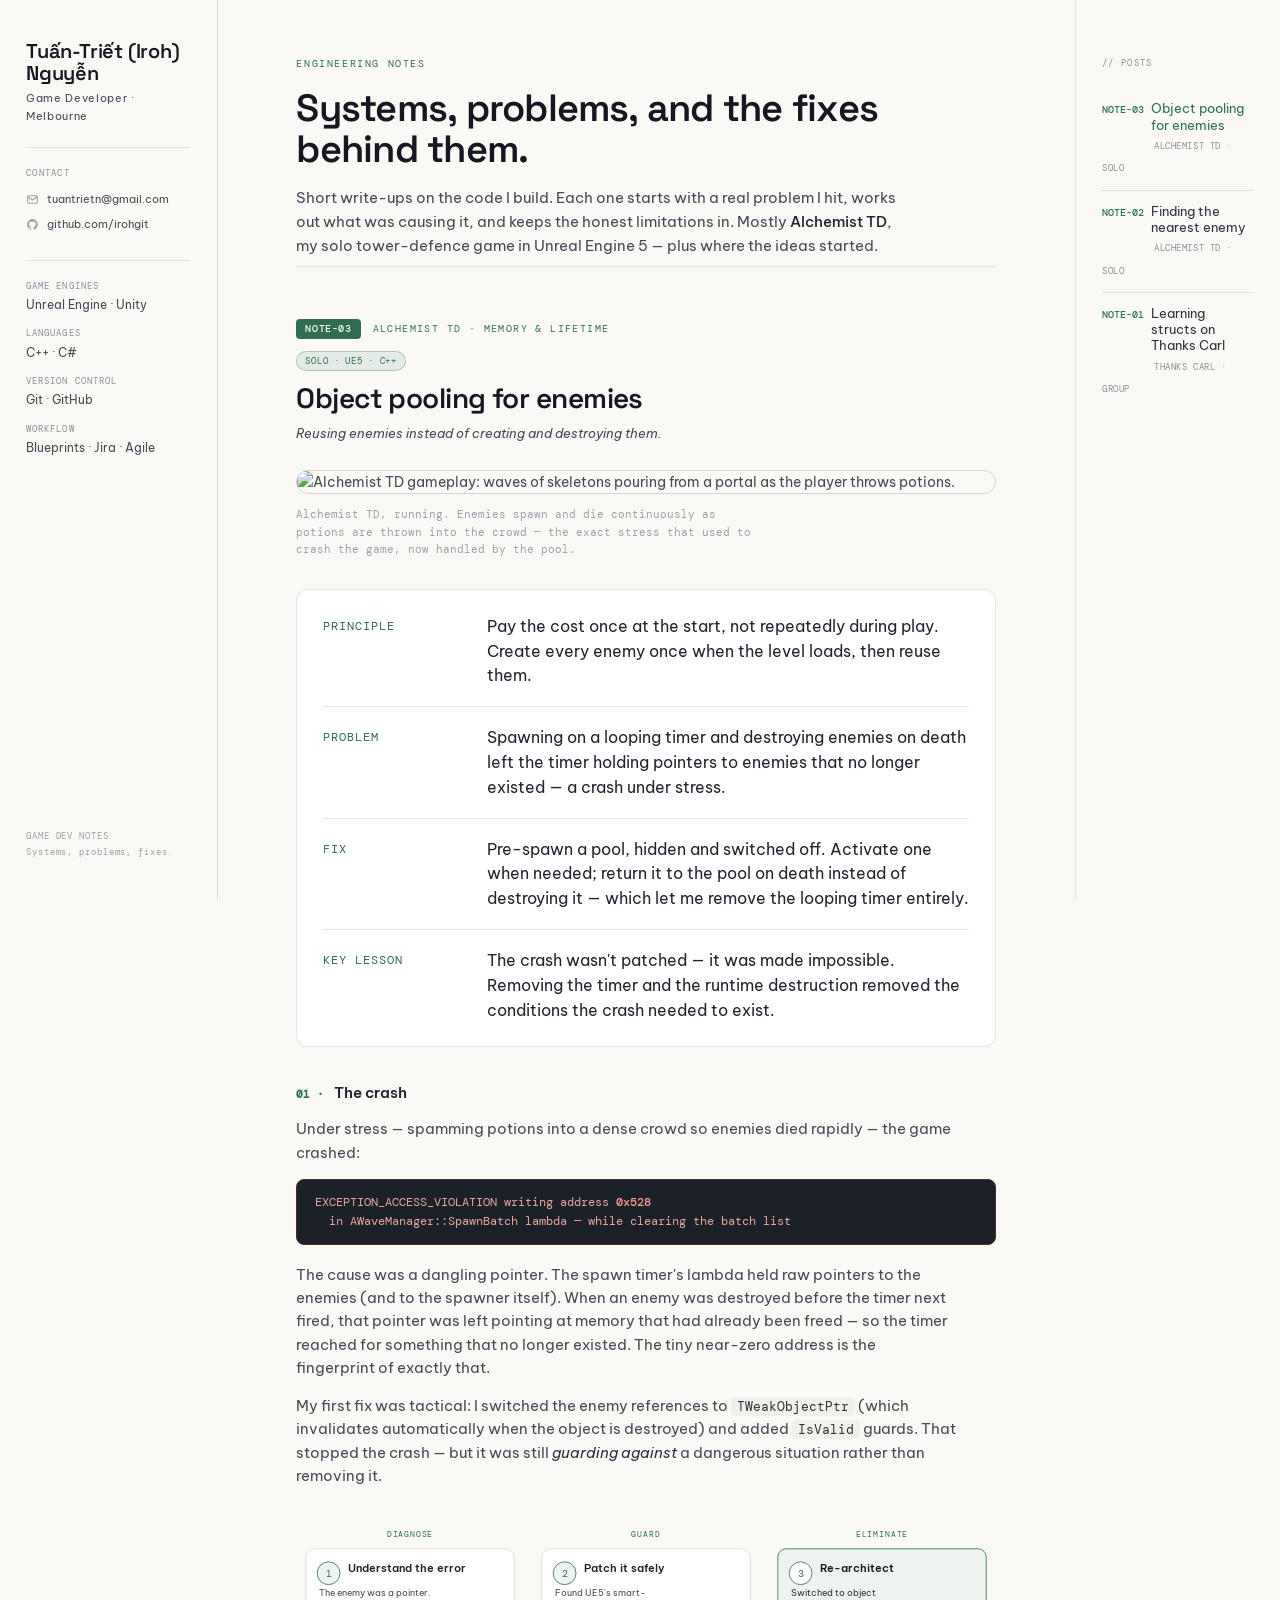
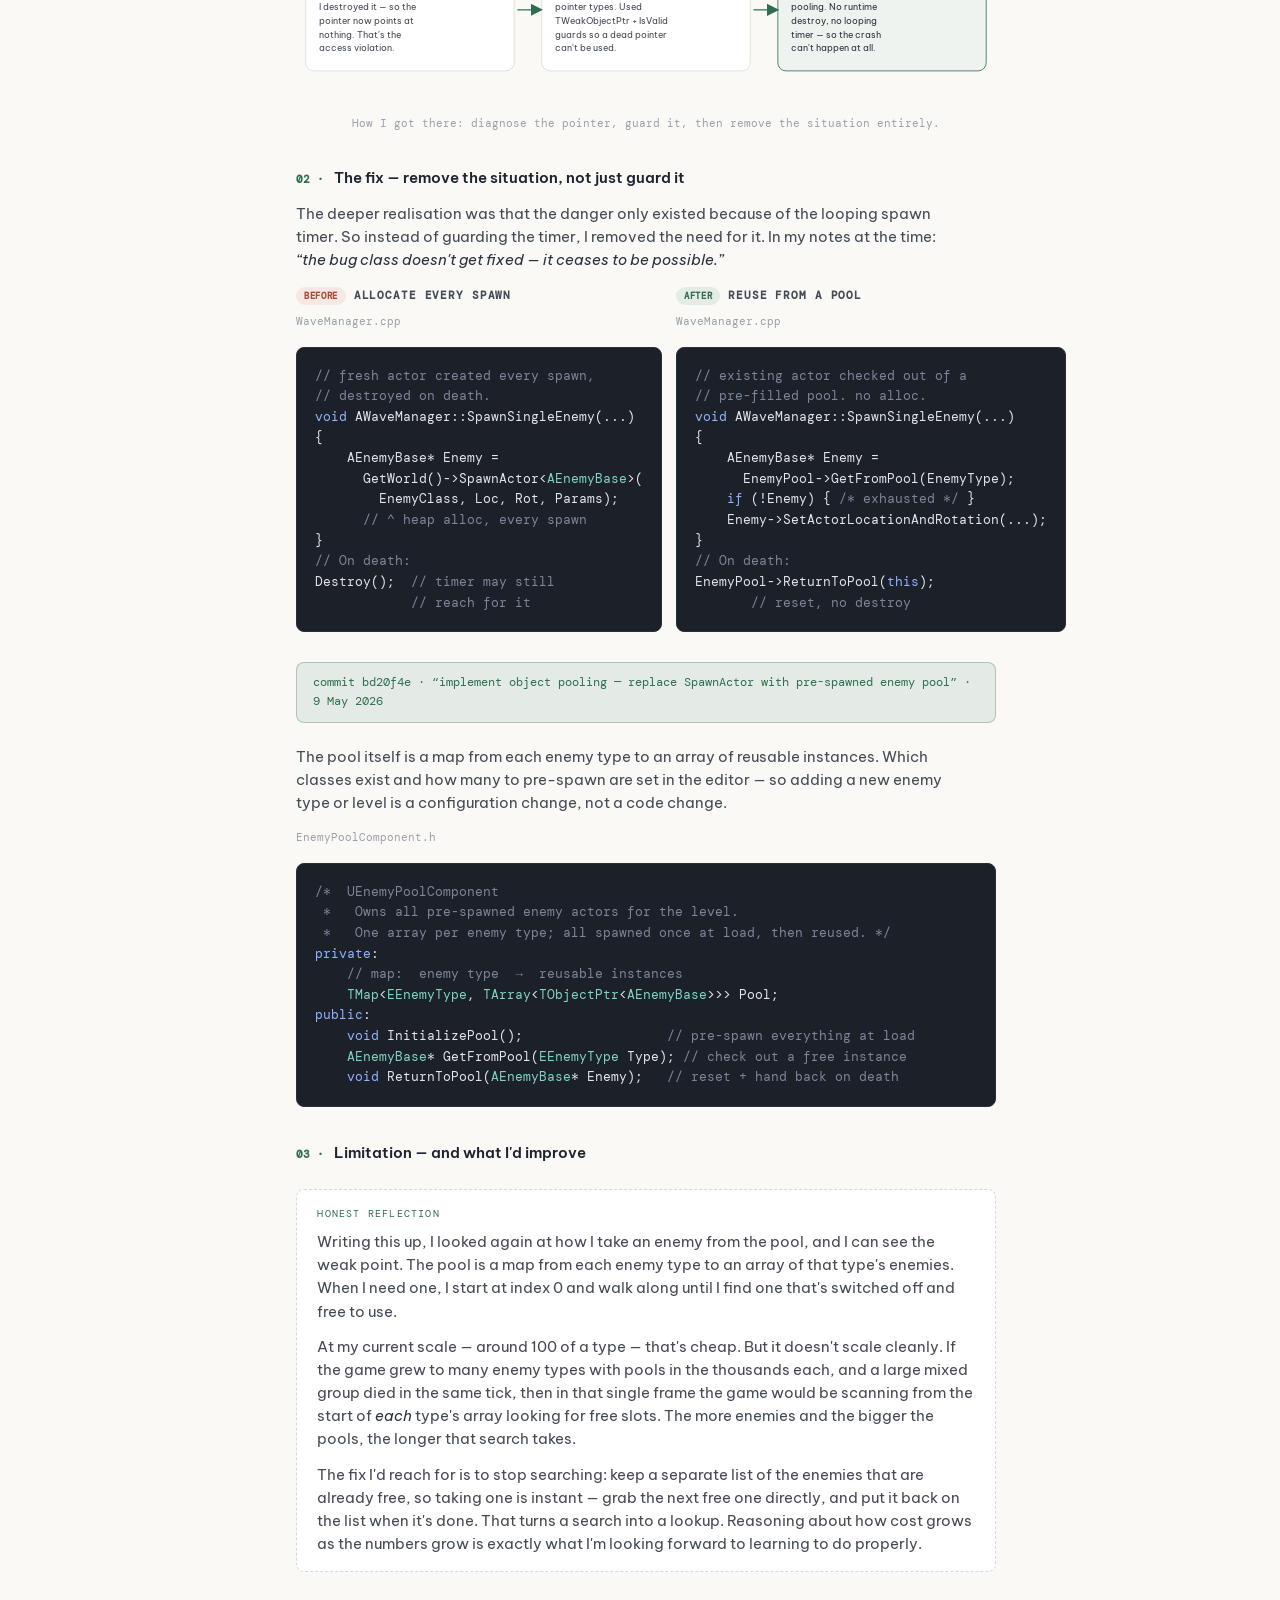
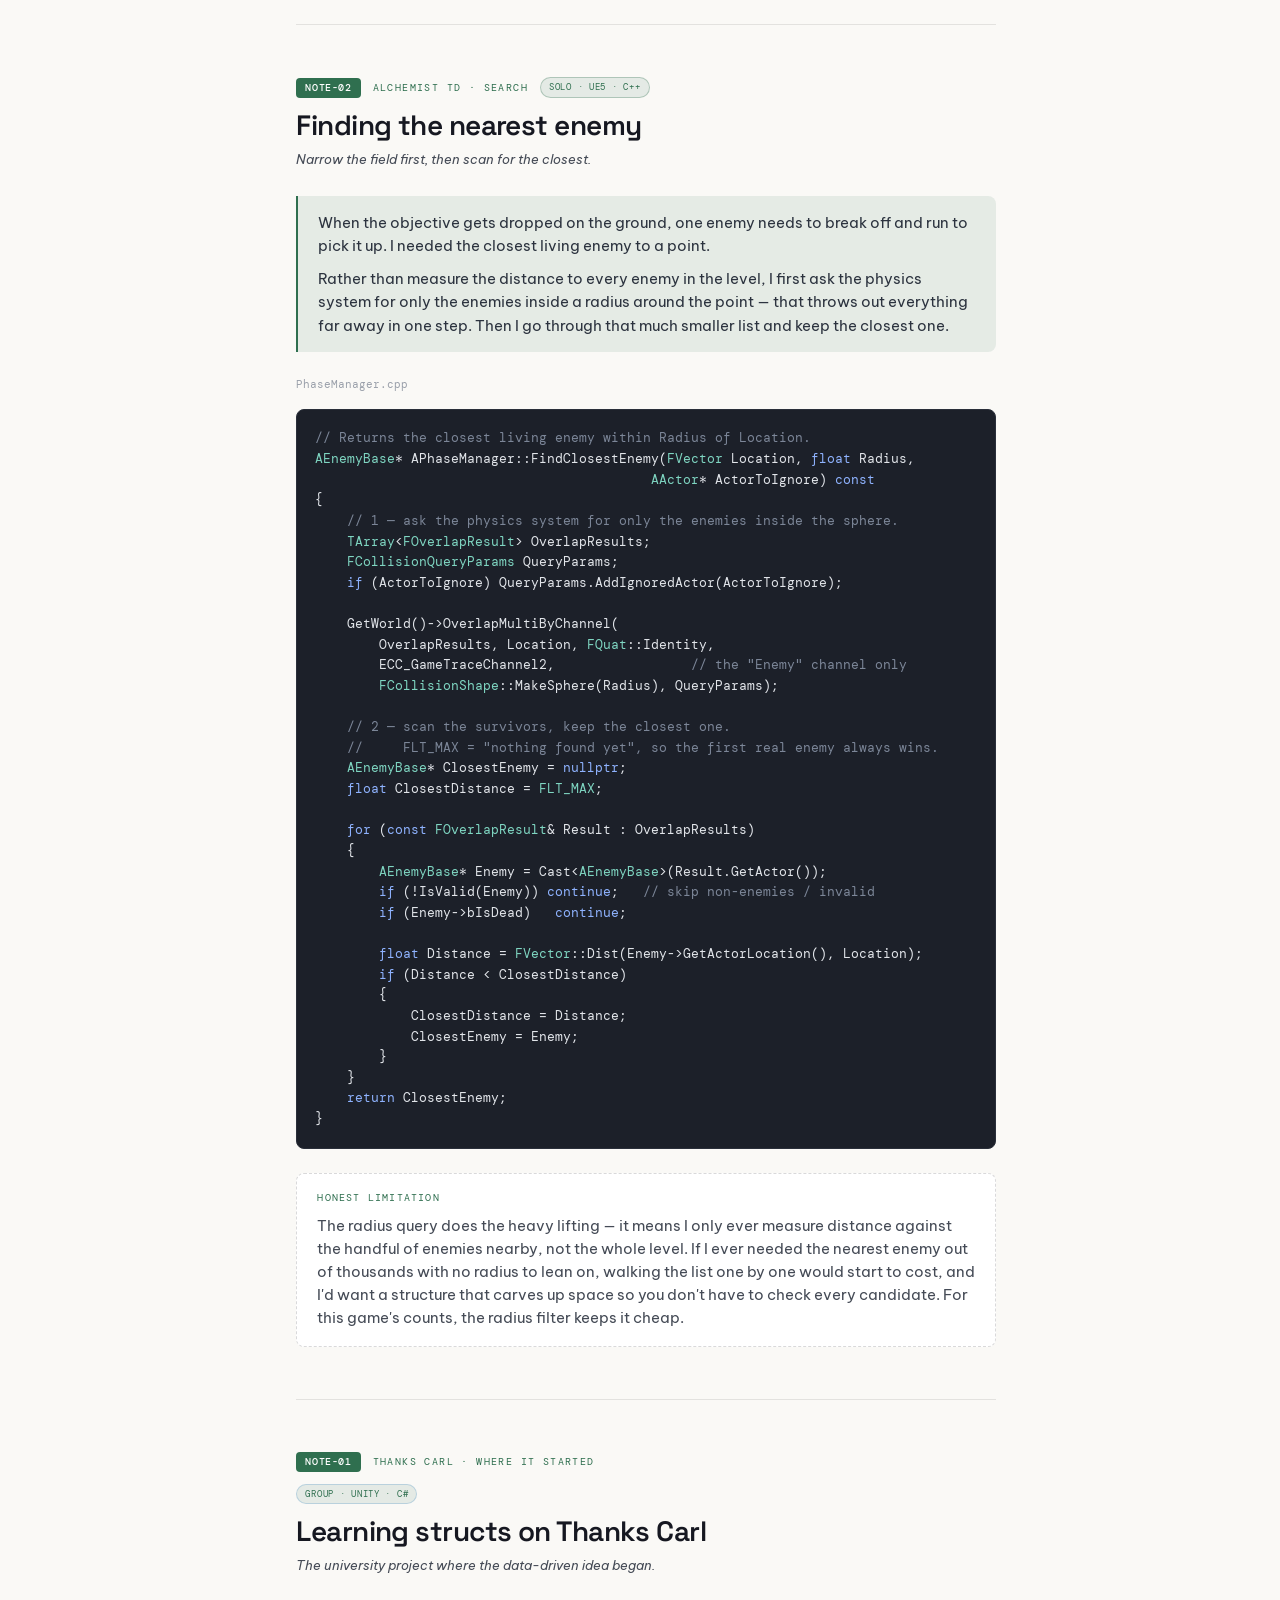
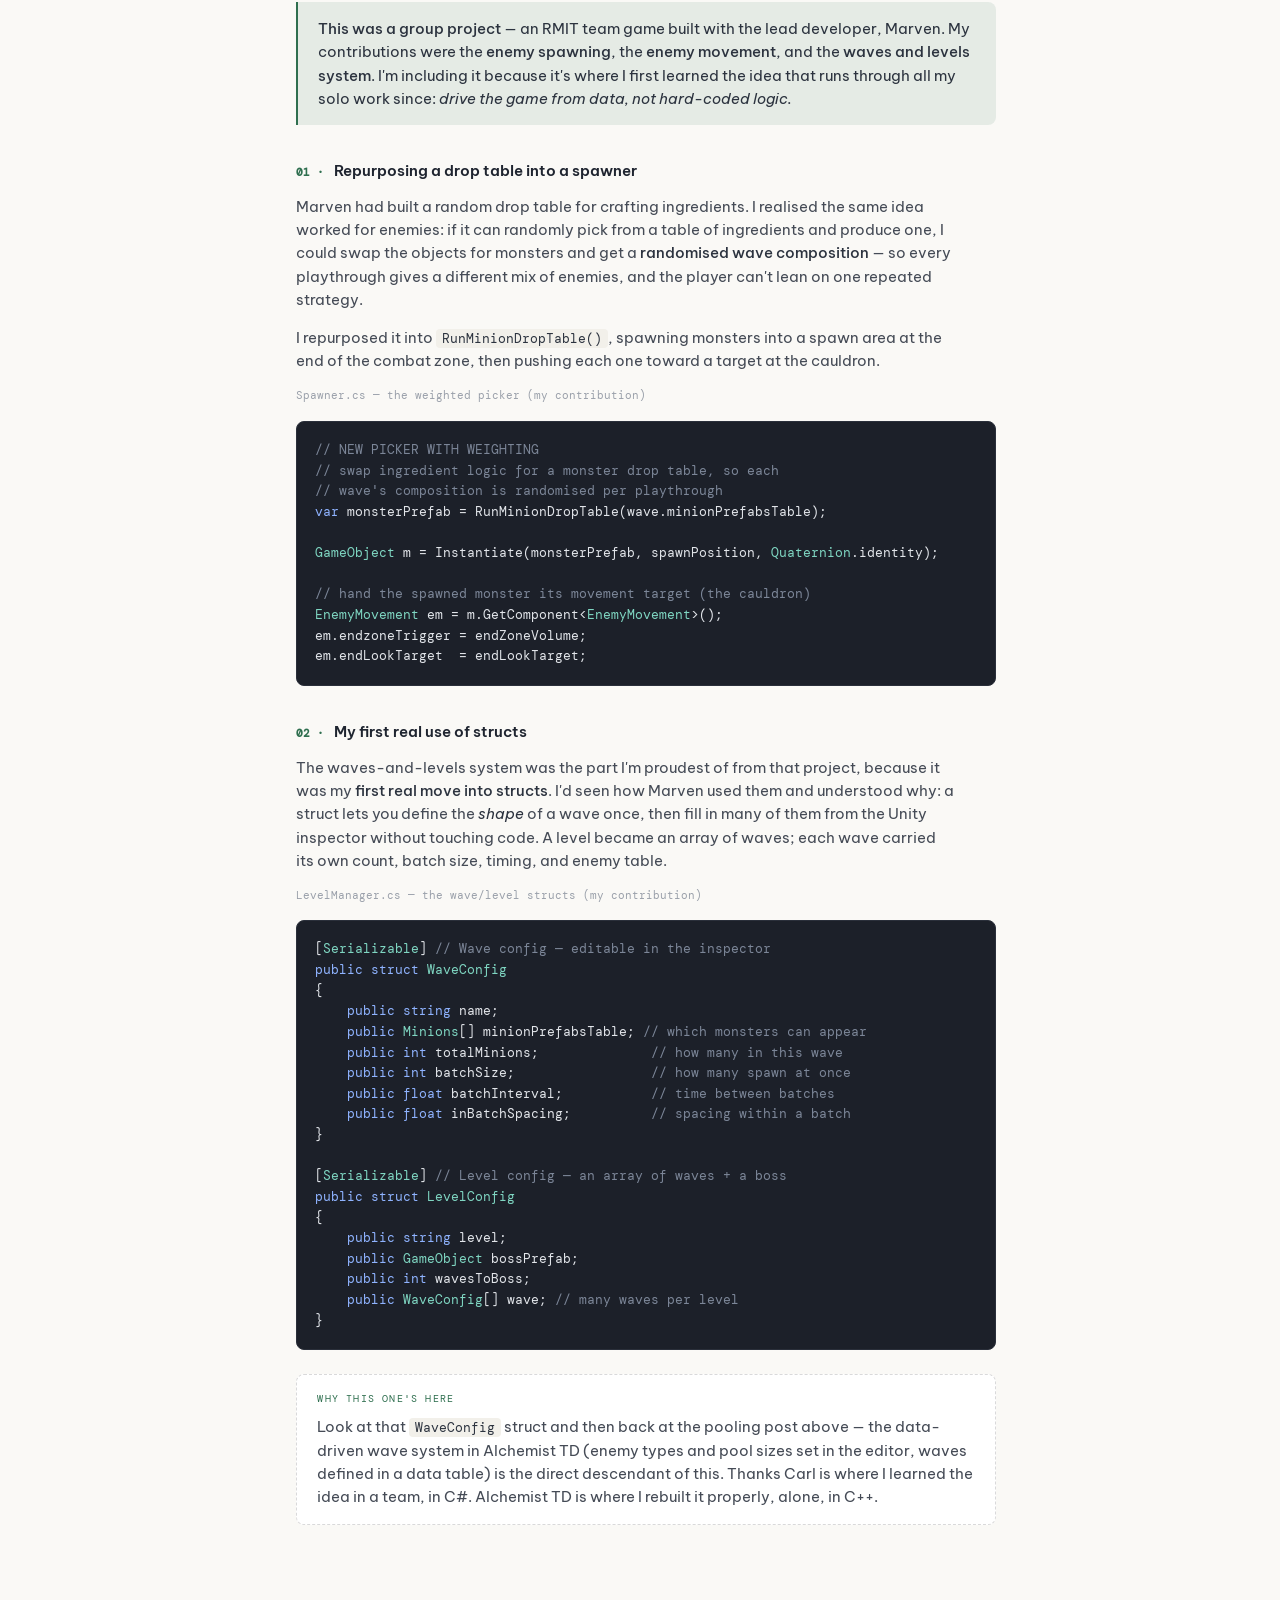
==== index.html @ 65b5df9a "updated website: 1) Notes and reflections middle section 2) Posts right section 3) Left Commit Histo" ====
﻿<!DOCTYPE html>
<html lang="en">
<head>
    <meta charset="UTF-8">
    <meta name="viewport" content="width=device-width, initial-scale=1.0">
    <title>Iroh Nguyen — Game Dev Notes</title>
    <link rel="preconnect" href="https://fonts.googleapis.com">
    <link rel="preconnect" href="https://fonts.gstatic.com" crossorigin="">
    <link href="https://fonts.googleapis.com/css2?family=Be+Vietnam+Pro:wght@300;400;500;600&family=DM+Mono:wght@400;500&family=Space+Grotesk:wght@400;500;600;700&display=swap" rel="stylesheet">
    <style>
        *,*::before,*::after{box-sizing:border-box;margin:0;padding:0;}
        :root{
            --bg:#faf9f6; --surface:#ffffff; --surface-2:#f2f0ea;
            --border:rgba(20,22,28,0.10); --border-mid:rgba(20,22,28,0.16);
            --h1:#161821; --h2:#1f2530; --h3:#2c333f; --body:#454b56;
            --label:#8a8f99; --caption:#9aa0aa;
            --accent:#2f6f4f; --accent-dim:rgba(47,111,79,0.10); --accent-border:rgba(47,111,79,0.30);
            --info:#2f6f4f; --info-dim:rgba(47,111,79,0.10);
            --red:#b5463a; --red-dim:rgba(181,70,58,0.09);
            --green:#2f6f4f;
            --r:8px; --r-lg:12px;
            --font-sans:'Be Vietnam Pro',sans-serif;
            --font-mono:'DM Mono',monospace;
            --font-serif:'Space Grotesk',sans-serif;
            --font-display:'Space Grotesk',sans-serif;
        }
        html{scroll-behavior:smooth;}
        body{background:var(--bg);color:var(--body);font-family:var(--font-sans);
            font-size:14px;line-height:1.6;min-height:100vh;
            display:grid;grid-template-columns:17% 1fr 16%;}
        ::selection{background:var(--accent-dim);color:var(--accent);}

        /* ── LEFT RAIL (fixed) ── */
        .left-col{padding:40px 26px;border-right:1px solid var(--border);
            position:sticky;top:0;height:100vh;overflow-y:auto;scrollbar-width:none;
            display:flex;flex-direction:column;}
        .left-col::-webkit-scrollbar,.right-col::-webkit-scrollbar{display:none;}
        .site-name{font-family:var(--font-display);font-size:20px;font-weight:600;color:var(--h1);line-height:1.1;
            letter-spacing:-.01em;margin-bottom:6px;}
        .site-role{font-size:11px;color:var(--body);letter-spacing:.06em;margin-bottom:4px;}
        .divider{height:1px;background:var(--border);margin:18px 0;}
        .kicker{font-family:var(--font-mono);font-size:9px;color:var(--label);
            text-transform:uppercase;letter-spacing:.14em;margin-bottom:10px;}
        .contact-item{display:flex;align-items:center;gap:8px;font-size:11px;color:var(--body);
            margin-bottom:8px;text-decoration:none;transition:color .15s;word-break:break-all;}
        .contact-item:hover{color:var(--accent);}
        .contact-icon{width:13px;height:13px;opacity:.5;flex-shrink:0;}
        .kit-row{margin-bottom:13px;}
        .kit-label{display:block;font-family:var(--font-mono);font-size:9px;color:var(--label);
            text-transform:uppercase;letter-spacing:.12em;margin-bottom:3px;}
        .kit-value{display:block;font-size:11.5px;color:var(--body);line-height:1.5;}
        .left-foot{margin-top:auto;padding-top:24px;}
        .left-foot .tiny{font-family:var(--font-mono);font-size:9px;color:var(--caption);
            letter-spacing:.1em;line-height:1.7;}

        /* ── MIDDLE (scrolling content) ── */
        .blog-col{padding:56px 60px 120px;max-width:820px;margin:0 auto;}
        .blog-intro{margin-bottom:8px;}
        .blog-intro .eyebrow{font-family:var(--font-mono);font-size:10px;color:var(--accent);
            letter-spacing:.16em;text-transform:uppercase;margin-bottom:16px;}
        .blog-intro h1{font-family:var(--font-display);font-size:38px;font-weight:600;
            color:var(--h1);line-height:1.08;letter-spacing:-.02em;margin-bottom:16px;}
        .blog-intro p{font-size:15px;color:var(--body);max-width:60ch;}
        .blog-intro p strong{color:var(--h2);font-weight:500;}

        article{padding:52px 0;border-top:1px solid var(--border);scroll-margin-top:30px;}
        .post-eyebrow{font-family:var(--font-mono);font-size:10px;letter-spacing:.14em;
            text-transform:uppercase;color:var(--accent);margin-bottom:12px;
            display:flex;gap:12px;align-items:center;flex-wrap:wrap;}
        .post-eyebrow .note-id{background:var(--accent);color:#fff;padding:2px 9px;
            border-radius:4px;letter-spacing:.06em;font-weight:500;}
        .post-eyebrow .badge{font-size:9px;padding:2px 8px;border-radius:999px;letter-spacing:.08em;}
        .badge-solo{background:var(--accent-dim);color:var(--accent);border:1px solid var(--accent-border);}
        .badge-group{background:var(--info-dim);color:var(--info);border:1px solid rgba(74,143,201,.28);}
        article h2{font-family:var(--font-display);font-size:28px;font-weight:600;color:var(--h1);
            line-height:1.12;margin-bottom:8px;letter-spacing:-.02em;}
        article .dek{font-size:13px;color:var(--body);font-style:italic;margin-bottom:26px;}
        article h3{font-size:15px;color:var(--h2);font-weight:600;margin:34px 0 12px;
            display:flex;align-items:baseline;gap:10px;}
        article h3 .n{font-family:var(--font-mono);font-size:11px;color:var(--accent);}
        article p{font-size:14.5px;color:var(--body);margin-bottom:15px;max-width:66ch;}
        article p strong{color:var(--h3);font-weight:500;}
        article em{color:var(--h3);font-style:italic;}
        code{font-family:var(--font-mono);font-size:.88em;background:var(--surface-2);
            padding:1px 6px;border-radius:4px;color:var(--h3);}

        /* hero image */
        .shot{margin:0 0 12px;border-radius:var(--r-lg);overflow:hidden;border:1px solid var(--border-mid);}
        .shot img{width:100%;display:block;}
        .shot-cap{font-family:var(--font-mono);font-size:11px;color:var(--caption);
            line-height:1.6;margin:0 0 30px;}

        /* exec summary */
        .exec{background:var(--surface);border:1px solid var(--border);border-radius:var(--r-lg);
            padding:6px 26px;margin:6px 0 8px;}
        .exec-row{display:grid;grid-template-columns:140px 1fr;gap:6px 24px;padding:18px 0;
            border-bottom:1px solid var(--border);align-items:start;}
        .exec-row:last-child{border-bottom:none;}
        .exec-row .k{font-family:var(--font-mono);font-size:12px;letter-spacing:.08em;
            text-transform:uppercase;padding-top:3px;color:var(--accent);}
        .exec-row .v{font-size:16px;color:var(--h2);line-height:1.55;}
        @media(max-width:600px){.exec-row{grid-template-columns:1fr;gap:3px;}}

        /* frames (dev voice) */
        .frame{border-left:2px solid var(--accent);background:var(--accent-dim);
            padding:15px 20px;border-radius:0 var(--r) var(--r) 0;margin:0 0 24px;}
        .frame p{margin:0;color:var(--h3);} .frame p+p{margin-top:10px;}

        /* code */
        pre{margin:16px 0;background:#1c2029;color:#e2e5ea;border:1px solid #2a2f3a;
            border-radius:var(--r);padding:18px;overflow-x:auto;font-family:var(--font-mono);
            font-size:12.5px;line-height:1.65;width:100%;}
        pre code{background:none;padding:0;color:inherit;font-size:inherit;}
        .cmt{color:#7c8698;}.key{color:#8fb3ff;}.typ{color:#7fd6c2;}.str{color:#e0b57a;}
        .filepath{font-family:var(--font-mono);font-size:11px;color:var(--caption);margin:0 0 6px;display:block;}
        .commit{font-family:var(--font-mono);font-size:12px;color:var(--accent);
            background:var(--accent-dim);border:1px solid var(--accent-border);
            padding:10px 16px;border-radius:var(--r);display:block;width:100%;max-width:none;
            margin:14px 0 0;box-sizing:border-box;line-height:1.6;}
        .crashlog{background:#1c2029;border:1px solid #4a2f2b;border-radius:var(--r);padding:13px 18px;
            font-family:var(--font-mono);font-size:12px;color:#e8a89f;margin:0 0 18px;overflow-x:auto;line-height:1.6;width:100%;}
        .crashlog .addr{color:#ff9d92;font-weight:500;}

        /* before/after */
        .ba{display:grid;grid-template-columns:1fr 1fr;gap:14px;margin:6px 0;}
        .ba h4{font-family:var(--font-mono);font-size:11px;letter-spacing:.08em;text-transform:uppercase;
            margin-bottom:8px;display:flex;gap:8px;align-items:center;color:var(--body);}
        .tag{font-size:9px;padding:2px 8px;border-radius:999px;letter-spacing:.06em;}
        .tag-b{background:var(--red-dim);color:var(--red);}
        .tag-a{background:var(--accent-dim);color:var(--accent);}
        @media(max-width:680px){.ba{grid-template-columns:1fr;}}

        /* note */
        .note{border:1px dashed var(--border-mid);border-radius:var(--r);padding:16px 20px;
            margin:24px 0 0;background:var(--surface);}
        .note .lbl{font-family:var(--font-mono);font-size:10px;letter-spacing:.12em;
            text-transform:uppercase;color:var(--accent);margin-bottom:8px;}
        .note p{margin-bottom:12px;color:var(--body);}.note p:last-child{margin-bottom:0;}

        /* diagram */
        figure{margin:26px 0 0;}
        figure svg{width:100%;height:auto;display:block;}
        figcaption{font-family:var(--font-mono);font-size:11px;color:var(--caption);
            margin-top:10px;text-align:center;line-height:1.6;}

        /* ── RIGHT RAIL (fixed post list) ── */
        .right-col{padding:56px 26px;border-left:1px solid var(--border);
            position:sticky;top:0;height:100vh;overflow-y:auto;scrollbar-width:none;}
        .right-col .kicker{margin-bottom:18px;}
        .post-link{display:block;text-decoration:none;padding:12px 0;
            border-bottom:1px solid var(--border);cursor:pointer;transition:all .15s;}
        .post-link:last-child{border-bottom:none;}
        .post-link .pl-title{font-size:12.5px;color:var(--h3);line-height:1.3;
            display:flex;gap:7px;align-items:baseline;transition:color .15s;}
        .post-link .pl-num{font-family:var(--font-mono);font-size:10px;color:var(--accent);flex-shrink:0;font-weight:500;}
        .post-link .pl-meta{font-family:var(--font-mono);font-size:9px;color:var(--label);
            letter-spacing:.06em;text-transform:uppercase;margin-top:5px;margin-left:52px;}
        .post-link:hover .pl-title,.post-link.active .pl-title{color:var(--accent);}
        .post-link:hover .pl-num,.post-link.active .pl-num{color:var(--accent);}

        @media(max-width:1080px){
            body{grid-template-columns:200px 1fr;}
            .right-col{display:none;}
            .blog-col{padding:48px 44px 100px;}
        }
        @media(max-width:720px){
            body{grid-template-columns:1fr;}
            .left-col{position:static;height:auto;border-right:none;border-bottom:1px solid var(--border);}
            .blog-col{padding:36px 24px 80px;}
        }
        @media(prefers-reduced-motion:reduce){html{scroll-behavior:auto;}}
    </style>
</head>
<body>

<!-- ═══════════ LEFT RAIL ═══════════ -->
<aside class="left-col">
    <div class="site-name">Tuấn-Triết (Iroh) Nguyễn</div>
    <div class="site-role">Game Developer · Melbourne</div>
    <div class="divider"></div>

    <p class="kicker">Contact</p>
    <a class="contact-item" href="mailto:tuantrietn@gmail.com">
        <svg class="contact-icon" viewBox="0 0 24 24" fill="none" stroke="currentColor" stroke-width="2"><rect x="3" y="5" width="18" height="14" rx="2"/><path d="m3 7 9 6 9-6"/></svg>
        tuantrietn@gmail.com</a>
    <a class="contact-item" href="https://github.com/irohgit">
        <svg class="contact-icon" viewBox="0 0 24 24" fill="currentColor"><path d="M12 2C6.5 2 2 6.6 2 12.3c0 4.5 2.9 8.3 6.8 9.7.5.1.7-.2.7-.5v-1.7c-2.8.6-3.4-1.4-3.4-1.4-.5-1.2-1.1-1.5-1.1-1.5-.9-.6.1-.6.1-.6 1 .1 1.5 1 1.5 1 .9 1.5 2.3 1.1 2.9.8.1-.7.3-1.1.6-1.4-2.2-.3-4.6-1.1-4.6-5 0-1.1.4-2 1-2.7-.1-.3-.4-1.3.1-2.7 0 0 .8-.3 2.7 1 .8-.2 1.6-.3 2.5-.3s1.7.1 2.5.3c1.9-1.3 2.7-1 2.7-1 .5 1.4.2 2.4.1 2.7.6.7 1 1.6 1 2.7 0 3.9-2.3 4.7-4.6 5 .4.3.7.9.7 1.9v2.8c0 .3.2.6.7.5 3.9-1.4 6.8-5.2 6.8-9.7C22 6.6 17.5 2 12 2z"/></svg>
        github.com/irohgit</a>

    <div class="divider"></div>

    <div class="kit-row"><span class="kit-label">Game Engines</span><span class="kit-value">Unreal Engine · Unity</span></div>
    <div class="kit-row"><span class="kit-label">Languages</span><span class="kit-value">C++ · C#</span></div>
    <div class="kit-row"><span class="kit-label">Version Control</span><span class="kit-value">Git · GitHub</span></div>
    <div class="kit-row"><span class="kit-label">Workflow</span><span class="kit-value">Blueprints · Jira · Agile</span></div>

    <div class="left-foot">
        <p class="tiny">GAME DEV NOTES<br>Systems, problems, fixes.</p>
    </div>
</aside>

<!-- ═══════════ MIDDLE : CONTENT ═══════════ -->
<main class="blog-col">
    <div class="blog-intro">
        <p class="eyebrow">Engineering notes</p>
        <h1>Systems, problems, and the fixes behind them.</h1>
        <p>Short write-ups on the code I build. Each one starts with a real problem I hit, works out what was causing it, and keeps the honest limitations in. Mostly <strong>Alchemist TD</strong>, my solo tower-defence game in Unreal Engine 5 &mdash; plus where the ideas started.</p>
    </div>

    <!-- ───── POST 1 : POOLING ───── -->
    <article id="post-pooling">
        <p class="post-eyebrow"><span class="note-id">NOTE-03</span> Alchemist TD · Memory &amp; lifetime <span class="badge badge-solo">Solo · UE5 · C++</span></p>
        <h2>Object pooling for enemies</h2>
        <p class="dek">Reusing enemies instead of creating and destroying them.</p>

        <div class="shot"><img src="gameplay_hero.png" alt="Alchemist TD gameplay: waves of skeletons pouring from a portal as the player throws potions."></div>
        <p class="shot-cap">Alchemist TD, running. Enemies spawn and die continuously as potions are thrown into the crowd &mdash; the exact stress that used to crash the game, now handled by the pool.</p>

        <div class="exec">
            <div class="exec-row principle"><div class="k">Principle</div><div class="v">Pay the cost once at the start, not repeatedly during play. Create every enemy once when the level loads, then reuse them.</div></div>
            <div class="exec-row problem"><div class="k">Problem</div><div class="v">Spawning on a looping timer and destroying enemies on death left the timer holding pointers to enemies that no longer existed &mdash; a crash under stress.</div></div>
            <div class="exec-row fix"><div class="k">Fix</div><div class="v">Pre-spawn a pool, hidden and switched off. Activate one when needed; return it to the pool on death instead of destroying it &mdash; which let me remove the looping timer entirely.</div></div>
            <div class="exec-row lesson"><div class="k">Key lesson</div><div class="v">The crash wasn't patched &mdash; it was made impossible. Removing the timer and the runtime destruction removed the conditions the crash needed to exist.</div></div>
        </div>

        <h3><span class="n">01 ·</span> The crash</h3>
        <p>Under stress &mdash; spamming potions into a dense crowd so enemies died rapidly &mdash; the game crashed:</p>
        <div class="crashlog">EXCEPTION_ACCESS_VIOLATION writing address <span class="addr">0x528</span><br>&nbsp;&nbsp;in AWaveManager::SpawnBatch lambda &mdash; while clearing the batch list</div>
        <p>The cause was a dangling pointer. The spawn timer's lambda held raw pointers to the enemies (and to the spawner itself). When an enemy was destroyed before the timer next fired, that pointer was left pointing at memory that had already been freed &mdash; so the timer reached for something that no longer existed. The tiny near-zero address is the fingerprint of exactly that.</p>
        <p>My first fix was tactical: I switched the enemy references to <code>TWeakObjectPtr</code> (which invalidates automatically when the object is destroyed) and added <code>IsValid</code> guards. That stopped the crash &mdash; but it was still <em>guarding against</em> a dangerous situation rather than removing it.</p>

        <figure>
            <svg viewBox="0 0 860 235" xmlns="http://www.w3.org/2000/svg" role="img" aria-label="Three-step reasoning: diagnose the dangling pointer, guard it with smart pointers, then re-architect with pooling so the bug cannot occur.">
                <defs><marker id="a1" markerWidth="10" markerHeight="10" refX="7" refY="5" orient="auto"><path d="M0,0 L10,5 L0,10 z" fill="#2f6f4f"/></marker></defs>
                <rect x="12" y="44" width="256" height="150" rx="10" fill="#ffffff" stroke="#dcdad2"/>
                <circle cx="40" cy="74" r="14" fill="#eef3ef" stroke="#2f6f4f"/><text x="40" y="79" text-anchor="middle" font-family="DM Mono" font-size="12" fill="#2f6f4f">1</text>
                <text x="64" y="72" font-family="Be Vietnam Pro" font-size="13" font-weight="600" fill="#1f2530">Understand the error</text>
                <text font-family="Be Vietnam Pro" font-size="11.5" fill="#454b56"><tspan x="28" y="102">The enemy was a pointer.</tspan><tspan x="28" dy="17">I destroyed it — so the</tspan><tspan x="28" dy="17">pointer now points at</tspan><tspan x="28" dy="17">nothing. That's the</tspan><tspan x="28" dy="17">access violation.</tspan></text>
                <rect x="302" y="44" width="256" height="150" rx="10" fill="#ffffff" stroke="#dcdad2"/>
                <circle cx="330" cy="74" r="14" fill="#eef3ef" stroke="#2f6f4f"/><text x="330" y="79" text-anchor="middle" font-family="DM Mono" font-size="12" fill="#2f6f4f">2</text>
                <text x="354" y="72" font-family="Be Vietnam Pro" font-size="13" font-weight="600" fill="#1f2530">Patch it safely</text>
                <text font-family="Be Vietnam Pro" font-size="11.5" fill="#454b56"><tspan x="318" y="102">Found UE5's smart-</tspan><tspan x="318" dy="17">pointer types. Used</tspan><tspan x="318" dy="17">TWeakObjectPtr + IsValid</tspan><tspan x="318" dy="17">guards so a dead pointer</tspan><tspan x="318" dy="17">can't be used.</tspan></text>
                <rect x="592" y="44" width="256" height="150" rx="10" fill="#eef3ef" stroke="#2f6f4f"/>
                <circle cx="620" cy="74" r="14" fill="#ffffff" stroke="#2f6f4f"/><text x="620" y="79" text-anchor="middle" font-family="DM Mono" font-size="12" fill="#2f6f4f">3</text>
                <text x="644" y="72" font-family="Be Vietnam Pro" font-size="13" font-weight="600" fill="#161821">Re-architect</text>
                <text font-family="Be Vietnam Pro" font-size="11.5" fill="#2c333f"><tspan x="608" y="102">Switched to object</tspan><tspan x="608" dy="17">pooling. No runtime</tspan><tspan x="608" dy="17">destroy, no looping</tspan><tspan x="608" dy="17">timer — so the crash</tspan><tspan x="608" dy="17">can't happen at all.</tspan></text>
                <text x="140" y="30" text-anchor="middle" font-family="DM Mono" font-size="10" letter-spacing="1" fill="#2f6f4f">DIAGNOSE</text>
                <text x="430" y="30" text-anchor="middle" font-family="DM Mono" font-size="10" letter-spacing="1" fill="#2f6f4f">GUARD</text>
                <text x="720" y="30" text-anchor="middle" font-family="DM Mono" font-size="10" letter-spacing="1" fill="#2f6f4f">ELIMINATE</text>
                <path d="M272,119 L299,119" stroke="#2f6f4f" stroke-width="1.5" marker-end="url(#a1)"/>
                <path d="M562,119 L589,119" stroke="#2f6f4f" stroke-width="1.5" marker-end="url(#a1)"/>
            </svg>
            <figcaption>How I got there: diagnose the pointer, guard it, then remove the situation entirely.</figcaption>
        </figure>

        <h3><span class="n">02 ·</span> The fix — remove the situation, not just guard it</h3>
        <p>The deeper realisation was that the danger only existed because of the looping spawn timer. So instead of guarding the timer, I removed the need for it. In my notes at the time: <em>&ldquo;the bug class doesn't get fixed &mdash; it ceases to be possible.&rdquo;</em></p>
        <div class="ba">
            <div>
                <h4><span class="tag tag-b">before</span> allocate every spawn</h4>
                <span class="filepath">WaveManager.cpp</span>
                <pre><code><span class="cmt">// fresh actor created every spawn,</span>
<span class="cmt">// destroyed on death.</span>
<span class="key">void</span> AWaveManager::SpawnSingleEnemy(...)
{
    AEnemyBase* Enemy =
      GetWorld()-&gt;SpawnActor&lt;<span class="typ">AEnemyBase</span>&gt;(
        EnemyClass, Loc, Rot, Params);
      <span class="cmt">// ^ heap alloc, every spawn</span>
}
<span class="cmt">// On death:</span>
Destroy();  <span class="cmt">// timer may still</span>
            <span class="cmt">// reach for it</span></code></pre>
            </div>
            <div>
                <h4><span class="tag tag-a">after</span> reuse from a pool</h4>
                <span class="filepath">WaveManager.cpp</span>
                <pre><code><span class="cmt">// existing actor checked out of a</span>
<span class="cmt">// pre-filled pool. no alloc.</span>
<span class="key">void</span> AWaveManager::SpawnSingleEnemy(...)
{
    AEnemyBase* Enemy =
      EnemyPool-&gt;GetFromPool(EnemyType);
    <span class="key">if</span> (!Enemy) { <span class="cmt">/* exhausted */</span> }
    Enemy-&gt;SetActorLocationAndRotation(...);
}
<span class="cmt">// On death:</span>
EnemyPool-&gt;ReturnToPool(<span class="key">this</span>);
       <span class="cmt">// reset, no destroy</span></code></pre>
            </div>
        </div>
        <p class="commit">commit bd20f4e · &ldquo;implement object pooling — replace SpawnActor with pre-spawned enemy pool&rdquo; · 9 May 2026</p>

        <p style="margin-top:22px;">The pool itself is a map from each enemy type to an array of reusable instances. Which classes exist and how many to pre-spawn are set in the editor &mdash; so adding a new enemy type or level is a configuration change, not a code change.</p>
        <span class="filepath">EnemyPoolComponent.h</span>
        <pre><code><span class="cmt">/*  UEnemyPoolComponent
 *   Owns all pre-spawned enemy actors for the level.
 *   One array per enemy type; all spawned once at load, then reused. */</span>
<span class="key">private</span>:
    <span class="cmt">// map:  enemy type  →  reusable instances</span>
    <span class="typ">TMap</span>&lt;<span class="typ">EEnemyType</span>, <span class="typ">TArray</span>&lt;<span class="typ">TObjectPtr</span>&lt;<span class="typ">AEnemyBase</span>&gt;&gt;&gt; Pool;
<span class="key">public</span>:
    <span class="key">void</span> InitializePool();                  <span class="cmt">// pre-spawn everything at load</span>
    <span class="typ">AEnemyBase</span>* GetFromPool(<span class="typ">EEnemyType</span> Type); <span class="cmt">// check out a free instance</span>
    <span class="key">void</span> ReturnToPool(<span class="typ">AEnemyBase</span>* Enemy);   <span class="cmt">// reset + hand back on death</span></code></pre>

        <h3><span class="n">03 ·</span> Limitation — and what I'd improve</h3>
        <div class="note">
            <p class="lbl">Honest reflection</p>
            <p>Writing this up, I looked again at how I take an enemy from the pool, and I can see the weak point. The pool is a map from each enemy type to an array of that type's enemies. When I need one, I start at index 0 and walk along until I find one that's switched off and free to use.</p>
            <p>At my current scale &mdash; around 100 of a type &mdash; that's cheap. But it doesn't scale cleanly. If the game grew to many enemy types with pools in the thousands each, and a large mixed group died in the same tick, then in that single frame the game would be scanning from the start of <em>each</em> type's array looking for free slots. The more enemies and the bigger the pools, the longer that search takes.</p>
            <p>The fix I'd reach for is to stop searching: keep a separate list of the enemies that are already free, so taking one is instant &mdash; grab the next free one directly, and put it back on the list when it's done. That turns a search into a lookup. Reasoning about how cost grows as the numbers grow is exactly what I'm looking forward to learning to do properly.</p>
        </div>
    </article>

    <!-- ───── POST 2 : NEAREST ENEMY ───── -->
    <article id="post-nearest">
        <p class="post-eyebrow"><span class="note-id">NOTE-02</span> Alchemist TD · Search <span class="badge badge-solo">Solo · UE5 · C++</span></p>
        <h2>Finding the nearest enemy</h2>
        <p class="dek">Narrow the field first, then scan for the closest.</p>

        <div class="frame">
            <p>When the objective gets dropped on the ground, one enemy needs to break off and run to pick it up. I needed the closest living enemy to a point.</p>
            <p>Rather than measure the distance to every enemy in the level, I first ask the physics system for only the enemies inside a radius around the point &mdash; that throws out everything far away in one step. Then I go through that much smaller list and keep the closest one.</p>
        </div>

        <span class="filepath">PhaseManager.cpp</span>
        <pre><code><span class="cmt">// Returns the closest living enemy within Radius of Location.</span>
<span class="typ">AEnemyBase</span>* APhaseManager::FindClosestEnemy(<span class="typ">FVector</span> Location, <span class="key">float</span> Radius,
                                          <span class="typ">AActor</span>* ActorToIgnore) <span class="key">const</span>
{
    <span class="cmt">// 1 — ask the physics system for only the enemies inside the sphere.</span>
    <span class="typ">TArray</span>&lt;<span class="typ">FOverlapResult</span>&gt; OverlapResults;
    <span class="typ">FCollisionQueryParams</span> QueryParams;
    <span class="key">if</span> (ActorToIgnore) QueryParams.AddIgnoredActor(ActorToIgnore);

    GetWorld()-&gt;OverlapMultiByChannel(
        OverlapResults, Location, <span class="typ">FQuat</span>::Identity,
        ECC_GameTraceChannel2,                 <span class="cmt">// the "Enemy" channel only</span>
        <span class="typ">FCollisionShape</span>::MakeSphere(Radius), QueryParams);

    <span class="cmt">// 2 — scan the survivors, keep the closest one.</span>
    <span class="cmt">//     FLT_MAX = "nothing found yet", so the first real enemy always wins.</span>
    <span class="typ">AEnemyBase</span>* ClosestEnemy = <span class="key">nullptr</span>;
    <span class="key">float</span> ClosestDistance = <span class="typ">FLT_MAX</span>;

    <span class="key">for</span> (<span class="key">const</span> <span class="typ">FOverlapResult</span>&amp; Result : OverlapResults)
    {
        <span class="typ">AEnemyBase</span>* Enemy = Cast&lt;<span class="typ">AEnemyBase</span>&gt;(Result.GetActor());
        <span class="key">if</span> (!IsValid(Enemy)) <span class="key">continue</span>;   <span class="cmt">// skip non-enemies / invalid</span>
        <span class="key">if</span> (Enemy-&gt;bIsDead)   <span class="key">continue</span>;

        <span class="key">float</span> Distance = <span class="typ">FVector</span>::Dist(Enemy-&gt;GetActorLocation(), Location);
        <span class="key">if</span> (Distance &lt; ClosestDistance)
        {
            ClosestDistance = Distance;
            ClosestEnemy = Enemy;
        }
    }
    <span class="key">return</span> ClosestEnemy;
}</code></pre>

        <div class="note">
            <p class="lbl">Honest limitation</p>
            <p>The radius query does the heavy lifting &mdash; it means I only ever measure distance against the handful of enemies nearby, not the whole level. If I ever needed the nearest enemy out of thousands with no radius to lean on, walking the list one by one would start to cost, and I'd want a structure that carves up space so you don't have to check every candidate. For this game's counts, the radius filter keeps it cheap.</p>
        </div>
    </article>

    <!-- ───── POST 3 : THANKS CARL ───── -->
    <article id="post-thankscarl">
        <p class="post-eyebrow"><span class="note-id">NOTE-01</span> Thanks Carl · Where it started <span class="badge badge-group">Group · Unity · C#</span></p>
        <h2>Learning structs on Thanks Carl</h2>
        <p class="dek">The university project where the data-driven idea began.</p>

        <div class="frame">
            <p><strong>This was a group project</strong> &mdash; an RMIT team game built with the lead developer, Marven. My contributions were the <strong>enemy spawning</strong>, the <strong>enemy movement</strong>, and the <strong>waves and levels system</strong>. I'm including it because it's where I first learned the idea that runs through all my solo work since: <em>drive the game from data, not hard-coded logic.</em></p>
        </div>

        <h3><span class="n">01 ·</span> Repurposing a drop table into a spawner</h3>
        <p>Marven had built a random drop table for crafting ingredients. I realised the same idea worked for enemies: if it can randomly pick from a table of ingredients and produce one, I could swap the objects for monsters and get a <strong>randomised wave composition</strong> &mdash; so every playthrough gives a different mix of enemies, and the player can't lean on one repeated strategy.</p>
        <p>I repurposed it into <code>RunMinionDropTable()</code>, spawning monsters into a spawn area at the end of the combat zone, then pushing each one toward a target at the cauldron.</p>
        <span class="filepath">Spawner.cs — the weighted picker (my contribution)</span>
        <pre><code><span class="cmt">// NEW PICKER WITH WEIGHTING</span>
<span class="cmt">// swap ingredient logic for a monster drop table, so each</span>
<span class="cmt">// wave's composition is randomised per playthrough</span>
<span class="key">var</span> monsterPrefab = RunMinionDropTable(wave.minionPrefabsTable);

<span class="typ">GameObject</span> m = Instantiate(monsterPrefab, spawnPosition, <span class="typ">Quaternion</span>.identity);

<span class="cmt">// hand the spawned monster its movement target (the cauldron)</span>
<span class="typ">EnemyMovement</span> em = m.GetComponent&lt;<span class="typ">EnemyMovement</span>&gt;();
em.endzoneTrigger = endZoneVolume;
em.endLookTarget  = endLookTarget;</code></pre>

        <h3><span class="n">02 ·</span> My first real use of structs</h3>
        <p>The waves-and-levels system was the part I'm proudest of from that project, because it was my <strong>first real move into structs</strong>. I'd seen how Marven used them and understood why: a struct lets you define the <em>shape</em> of a wave once, then fill in many of them from the Unity inspector without touching code. A level became an array of waves; each wave carried its own count, batch size, timing, and enemy table.</p>
        <span class="filepath">LevelManager.cs — the wave/level structs (my contribution)</span>
        <pre><code>[<span class="typ">Serializable</span>] <span class="cmt">// Wave config — editable in the inspector</span>
<span class="key">public struct</span> <span class="typ">WaveConfig</span>
{
    <span class="key">public string</span> name;
    <span class="key">public</span> <span class="typ">Minions</span>[] minionPrefabsTable; <span class="cmt">// which monsters can appear</span>
    <span class="key">public int</span> totalMinions;              <span class="cmt">// how many in this wave</span>
    <span class="key">public int</span> batchSize;                 <span class="cmt">// how many spawn at once</span>
    <span class="key">public float</span> batchInterval;           <span class="cmt">// time between batches</span>
    <span class="key">public float</span> inBatchSpacing;          <span class="cmt">// spacing within a batch</span>
}

[<span class="typ">Serializable</span>] <span class="cmt">// Level config — an array of waves + a boss</span>
<span class="key">public struct</span> <span class="typ">LevelConfig</span>
{
    <span class="key">public string</span> level;
    <span class="key">public</span> <span class="typ">GameObject</span> bossPrefab;
    <span class="key">public int</span> wavesToBoss;
    <span class="key">public</span> <span class="typ">WaveConfig</span>[] wave; <span class="cmt">// many waves per level</span>
}</code></pre>

        <div class="note">
            <p class="lbl">Why this one's here</p>
            <p>Look at that <code>WaveConfig</code> struct and then back at the pooling post above &mdash; the data-driven wave system in Alchemist TD (enemy types and pool sizes set in the editor, waves defined in a data table) is the direct descendant of this. Thanks Carl is where I learned the idea in a team, in C#. Alchemist TD is where I rebuilt it properly, alone, in C++.</p>
        </div>
    </article>

</main>

<!-- ═══════════ RIGHT RAIL : POST LIST ═══════════ -->
<aside class="right-col">
    <p class="kicker">// Posts</p>
    <a class="post-link" href="#post-pooling" data-target="post-pooling">
        <span class="pl-title"><span class="pl-num">NOTE-03</span> Object pooling for enemies</span>
        <span class="pl-meta">Alchemist TD · Solo</span>
    </a>
    <a class="post-link" href="#post-nearest" data-target="post-nearest">
        <span class="pl-title"><span class="pl-num">NOTE-02</span> Finding the nearest enemy</span>
        <span class="pl-meta">Alchemist TD · Solo</span>
    </a>
    <a class="post-link" href="#post-thankscarl" data-target="post-thankscarl">
        <span class="pl-title"><span class="pl-num">NOTE-01</span> Learning structs on Thanks Carl</span>
        <span class="pl-meta">Thanks Carl · Group</span>
    </a>
</aside>

<script>
    // active-post highlighting in the right rail as you scroll
    const links = document.querySelectorAll('.post-link');
    const map = {};
    links.forEach(l => map[l.dataset.target] = l);
    const obs = new IntersectionObserver((entries) => {
        entries.forEach(e => {
            if (e.isIntersecting) {
                links.forEach(l => l.classList.remove('active'));
                if (map[e.target.id]) map[e.target.id].classList.add('active');
            }
        });
    }, { rootMargin: '-30% 0px -60% 0px' });
    document.querySelectorAll('article').forEach(a => obs.observe(a));
</script>

</body>
</html>
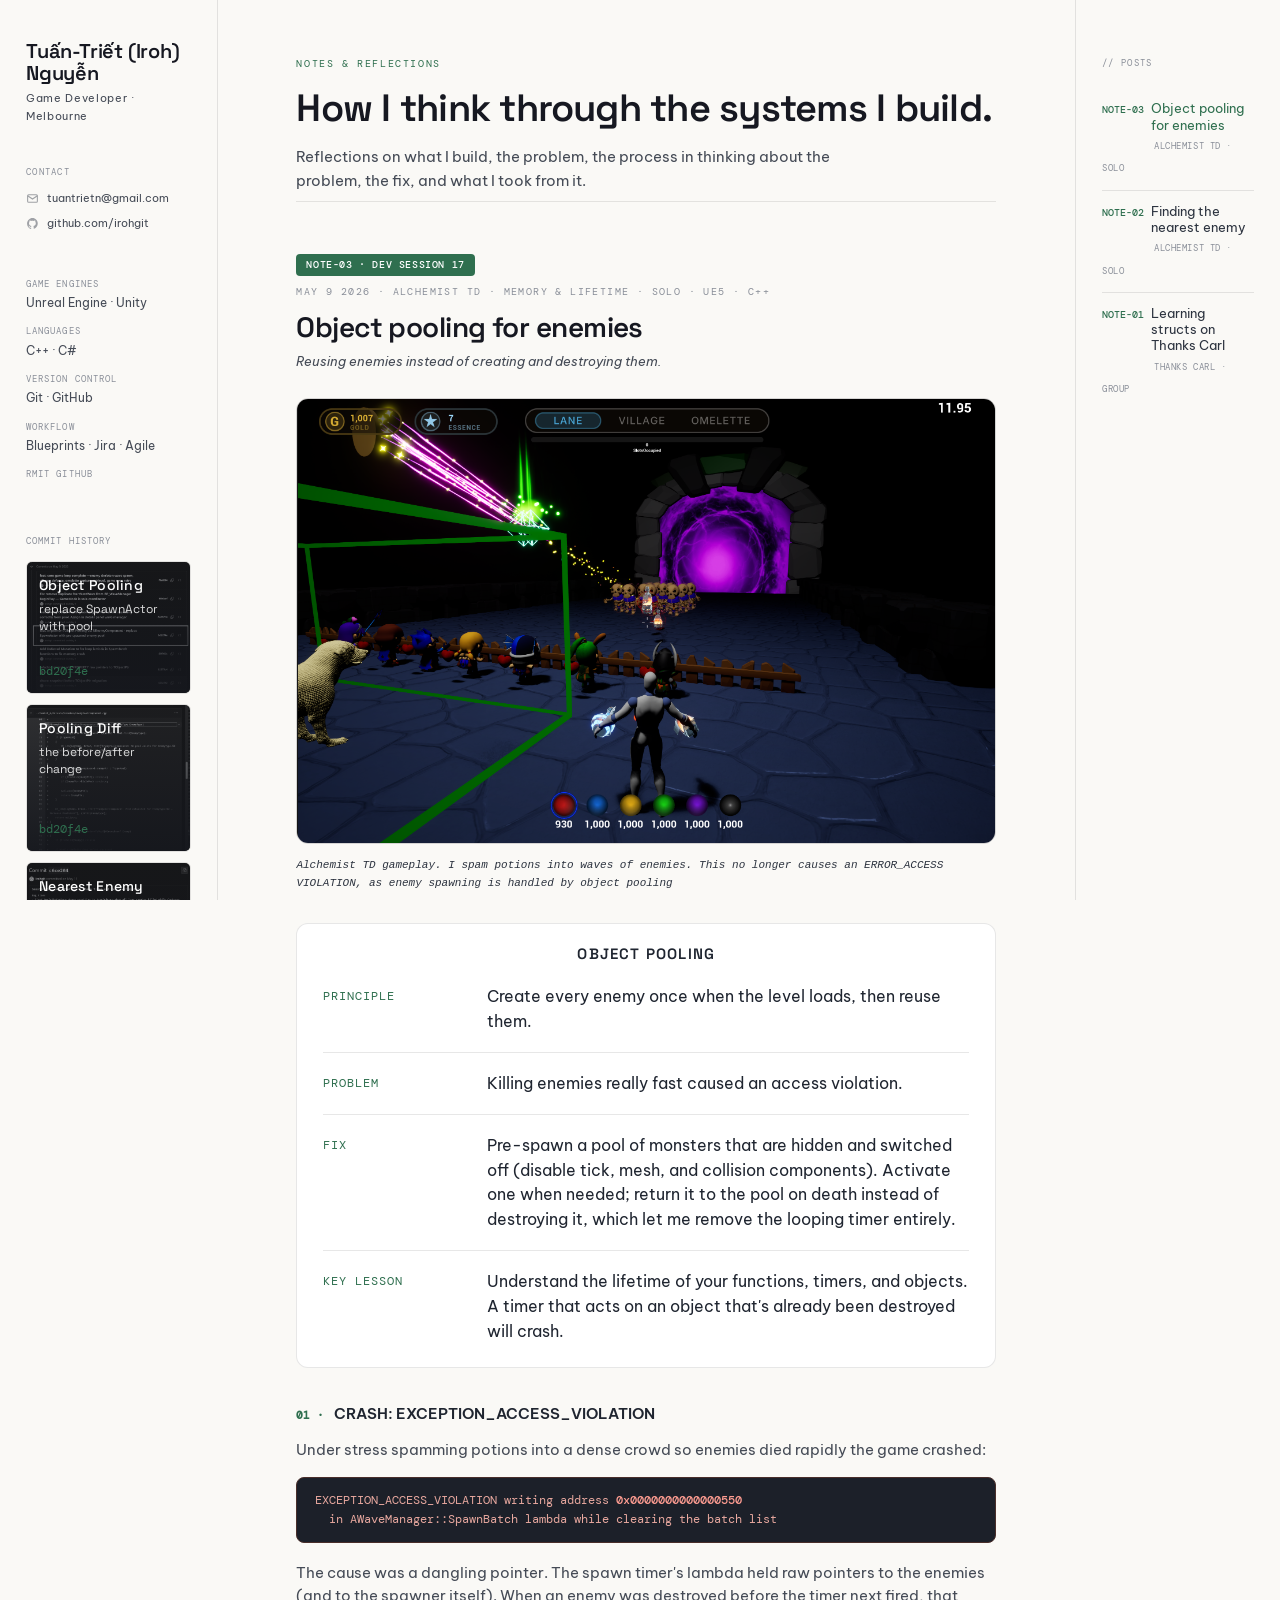
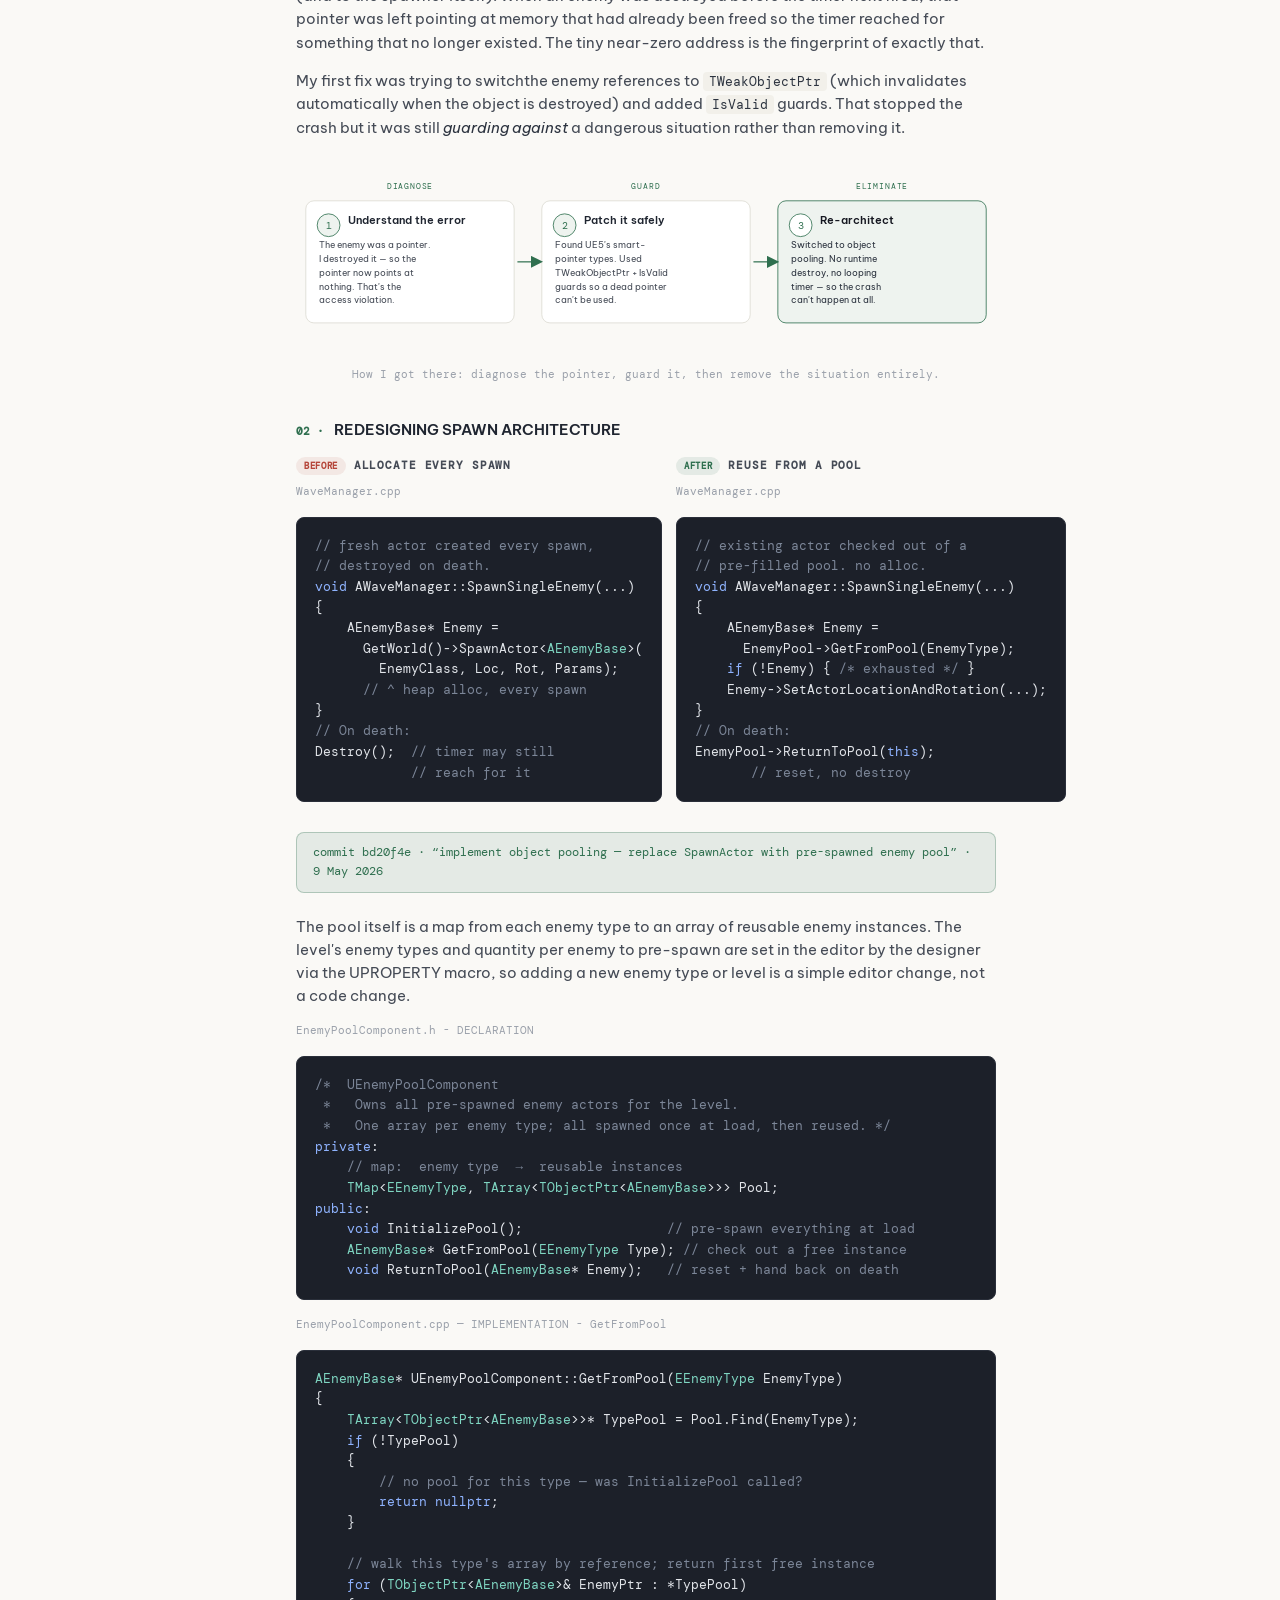
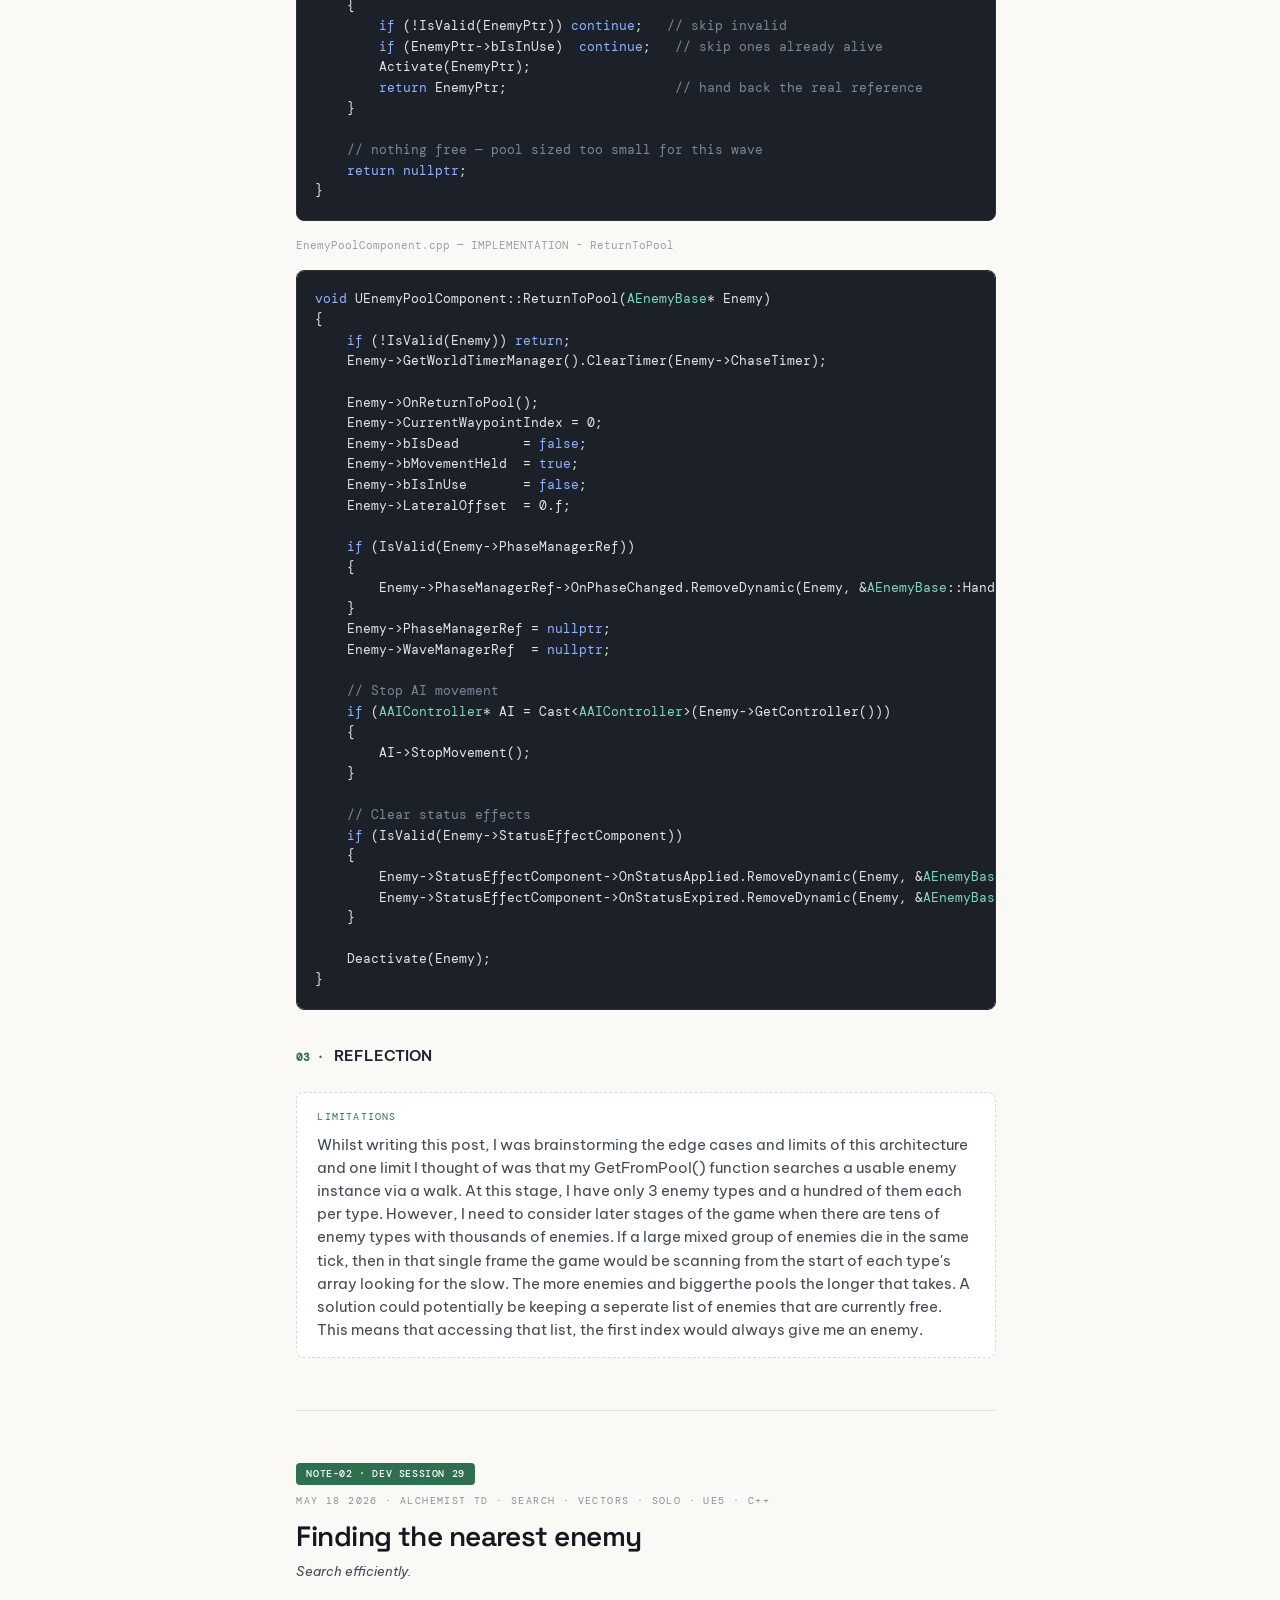
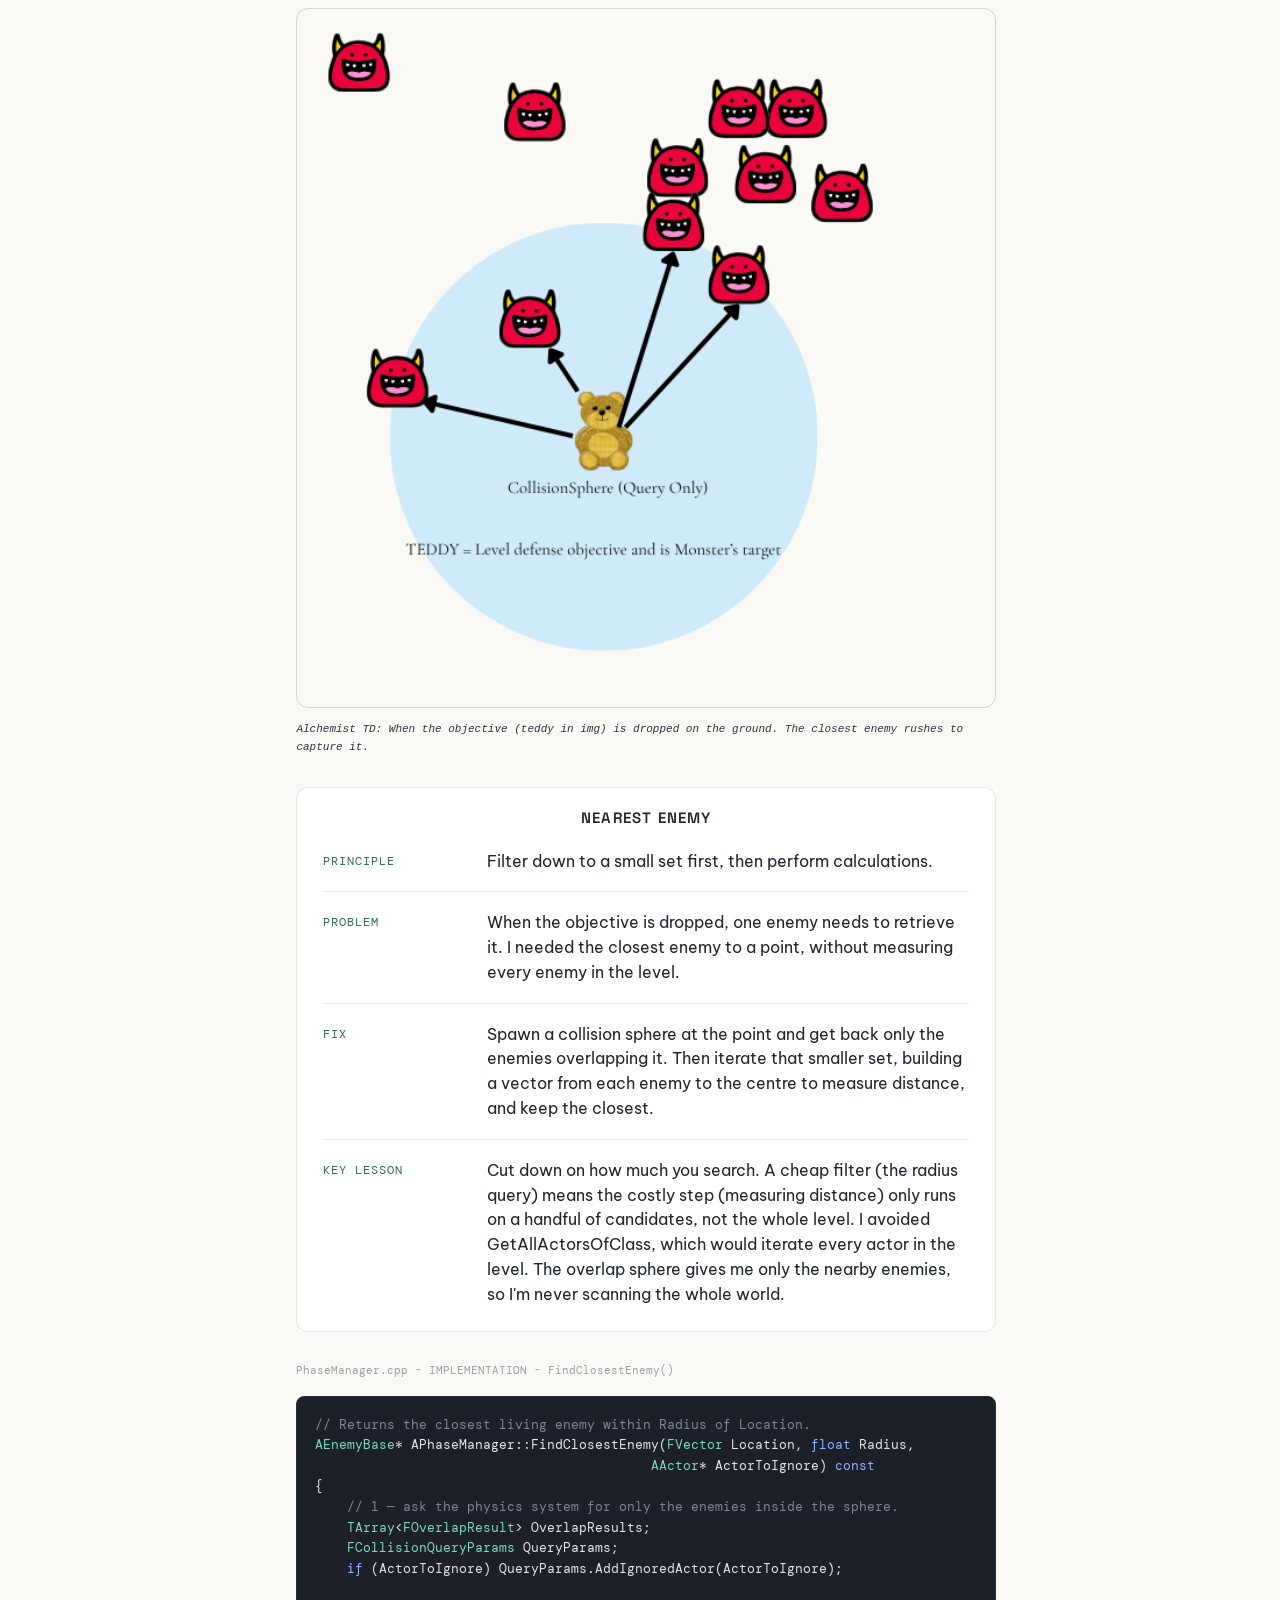
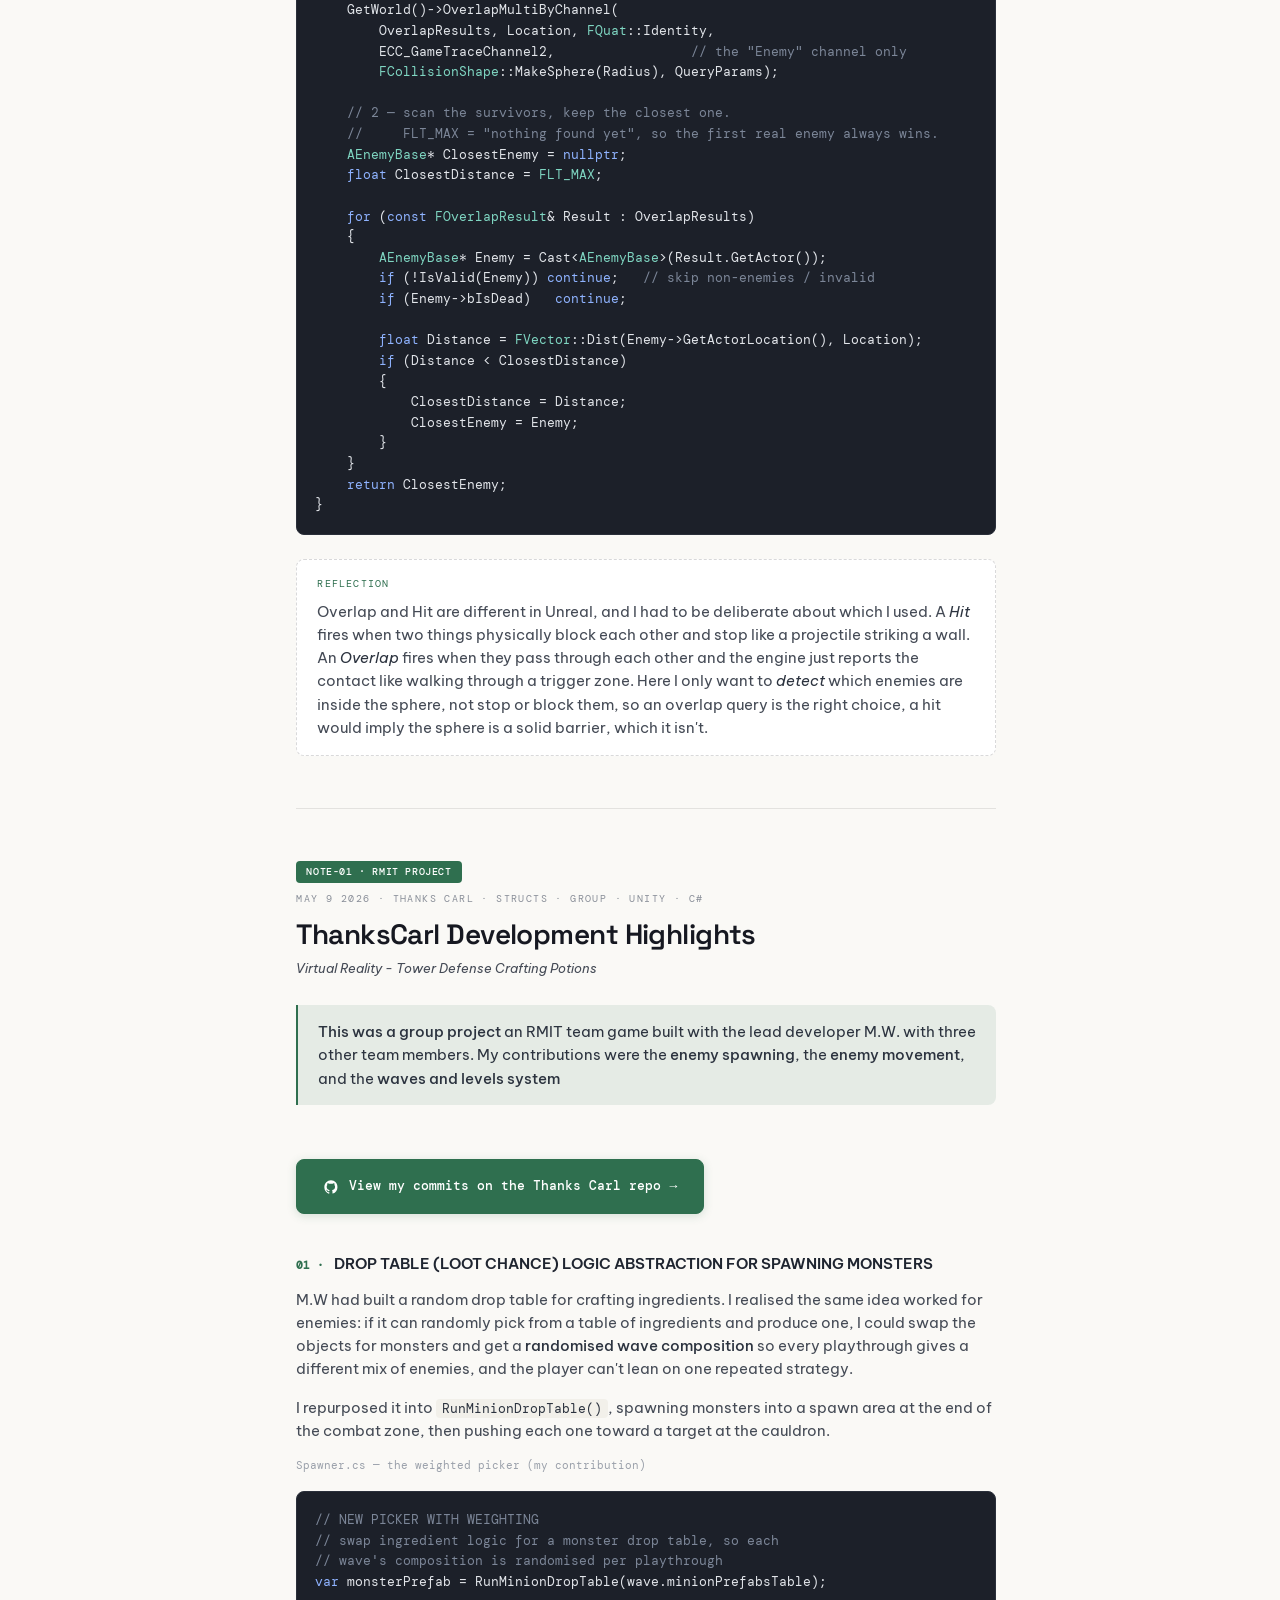
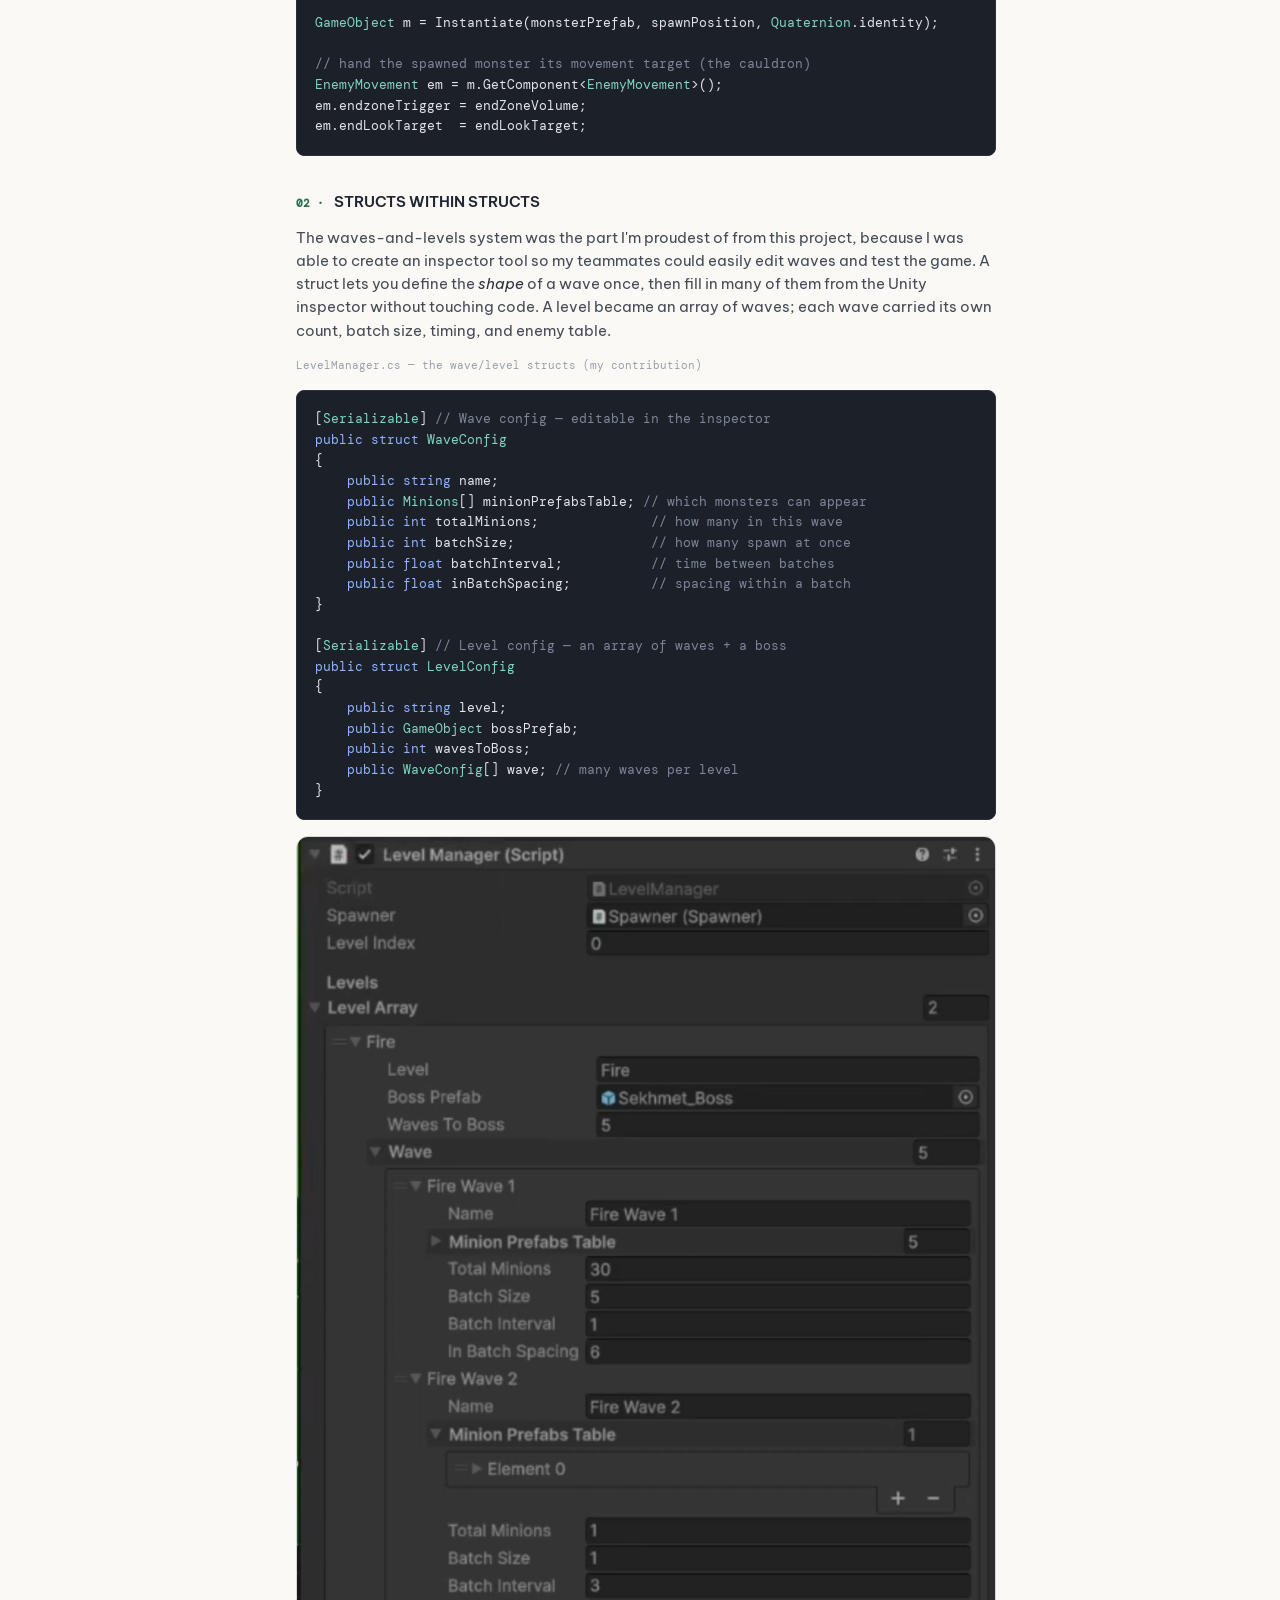
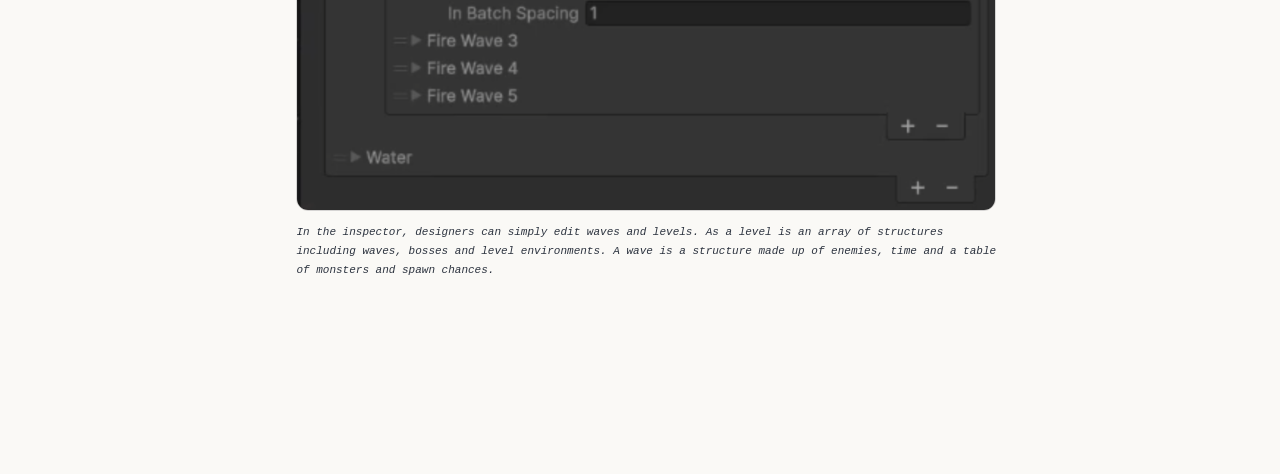
==== commit f6112d1b: "removed master branch from remote and local. added index.html." ====
--- a/index.html
+++ b/index.html
@@ -24,6 +24,147 @@
             --font-serif:'Space Grotesk',sans-serif;
             --font-display:'Space Grotesk',sans-serif;
         }
+        .btn-link{
+            display:inline-flex;align-items:center;gap:10px;
+            font-family:var(--font-mono);font-size:13px;font-weight:500;
+            color:#fff;background:var(--accent);
+            text-decoration:none;border:1px solid var(--accent);
+            border-radius:var(--r);
+            padding:16px 26px;              /* generous — gives it real presence */
+            margin:8px 0 4px;
+            transition:transform .15s, box-shadow .15s, background .15s;
+            box-shadow:0 2px 10px rgba(47,111,79,0.18);
+        }
+        .btn-link:hover{
+            background:#28603f;             /* slightly darker green on hover */
+            transform:translateY(-2px);     /* lifts — feels clickable */
+            box-shadow:0 6px 18px rgba(47,111,79,0.28);
+        }
+        .btn-link svg{width:16px;height:16px;}
+        /* thumbnails in the rail */
+
+        /* ── COMMIT GALLERY ── */
+        .commit-gallery{
+            display:flex;
+            flex-direction:column;
+            gap:10px;
+            margin-top:10px;
+        }
+
+        .gallery-item{
+            container-type:inline-size;   /* ← this lets children size off THIS element's width */
+            position:relative;
+            border:1px solid var(--border);
+            border-radius:6px;
+            overflow:hidden;
+            cursor:zoom-in;
+            transition:border-color .15s, transform .15s;
+        }
+        .gallery-item:hover{
+            border-color:var(--accent);
+            transform:translateY(-1px);
+        }
+
+        /* the screenshot — greyscale by default, full colour on hover */
+        .gallery-item img{
+            width:100%;
+            display:block;
+            filter:grayscale(100%) contrast(.95) brightness(1.02);
+            transition:filter .2s;
+        }
+        .gallery-item:hover img{
+            filter:none;
+        }
+
+        /* caption overlay: title top-left, desc under it, hash bottom-left */
+        .gallery-cap{
+            position:absolute;
+            inset:0;
+            display:flex;
+            flex-direction:column;
+            align-items:flex-start;
+            background:linear-gradient(rgba(20,22,28,0.35), rgba(20,22,28,0.9));
+            color:#fff;
+            padding:12px;
+            font-family:var(--font-display);
+            font-size:13px;          /* the base — everything below is relative to THIS */
+        }
+        .g-title{
+            font-weight:500;
+            color:#fff;
+            letter-spacing:.02em;
+        }
+  
+        .g-desc{
+            color:rgba(255,255,255,0.85);
+            margin-top:0.4em;
+            line-height:1.4;
+        }
+        .g-hash{
+            color:var(--accent);
+            margin-top:auto;
+            font-family:var(--font-mono);
+        }
+        .g-title{ font-size:clamp(14px, 7cqw, 24px); }
+        .g-desc{  font-size:clamp(12px, 5.5cqw, 20px); }
+        .g-hash{  font-size:clamp(12px, 5.5cqw, 20px); }
+        /* the lightbox overlay */
+        .lightbox{
+            display:none;position:fixed;inset:0;z-index:1000;
+            background:rgba(20,22,28,0.88);
+            align-items:center;justify-content:center;
+            padding:40px;cursor:zoom-out;
+            backdrop-filter:blur(50px);
+        }
+        .lightbox.open{display:flex;}
+        .lightbox img{
+            max-width:95%;max-height:92vh;
+            border-radius:8px;box-shadow:0 20px 60px rgba(0,0,0,.5);
+            cursor:default;
+        }
+        .lightbox-close{
+            position:absolute;top:20px;right:30px;
+            font-size:40px;line-height:1;color:#fff;cursor:pointer;
+            opacity:.8;transition:opacity .15s;
+        }
+        .lightbox-close:hover{opacity:1;}
+
+        .lightbox-inner{
+            display:flex;
+            flex-direction:column;
+            align-items:center;
+            max-width:95%;
+            max-height:92vh;
+        }
+        .lightbox-inner img{
+            max-width:100%;
+            max-height:85vh;              /* leave room for the caption below */
+            border-radius:8px;
+            box-shadow:0 20px 60px rgba(0,0,0,.5);
+        }
+        .lightbox-caption{
+            margin-top:14px;
+            font-family:var(--font-mono);
+            font-size:13px;
+            color:rgba(255,255,255,0.85);
+            text-align:center;
+            max-width:60ch;
+        }
+        /* wide two-column code section that breaks past the reading column */
+        .code-duo{
+            display:grid;
+            grid-template-columns:1fr 1fr;
+            gap:16px;
+            width:min(1180px, 92vw);          /* wider than the 820px column */
+            margin-left:50%;
+            transform:translateX(-50%);        /* re-center the wider block */
+            margin-top:16px;
+        }
+        .code-duo .filepath{margin-top:0;}
+        .code-duo pre{margin:6px 0 0;}
+        @media(max-width:900px){
+            .code-duo{grid-template-columns:1fr;width:100%;margin-left:0;transform:none;}
+        }
         html{scroll-behavior:smooth;}
         body{background:var(--bg);color:var(--body);font-family:var(--font-sans);
             font-size:14px;line-height:1.6;min-height:100vh;
@@ -64,11 +205,19 @@
         .blog-intro p strong{color:var(--h2);font-weight:500;}
 
         article{padding:52px 0;border-top:1px solid var(--border);scroll-margin-top:30px;}
-        .post-eyebrow{font-family:var(--font-mono);font-size:10px;letter-spacing:.14em;
-            text-transform:uppercase;color:var(--accent);margin-bottom:12px;
-            display:flex;gap:12px;align-items:center;flex-wrap:wrap;}
-        .post-eyebrow .note-id{background:var(--accent);color:#fff;padding:2px 9px;
-            border-radius:4px;letter-spacing:.06em;font-weight:500;}
+        .post-eyebrow{
+            display:flex;
+            flex-direction:column;      /* stack: chip on line 1, meta on line 2 */
+            align-items:flex-start;     /* left-aligned */
+            gap:8px;
+            font-family:var(--font-mono);font-size:10px;letter-spacing:.14em;
+            text-transform:uppercase;color:var(--label);margin-bottom:12px;
+        }
+        .post-eyebrow .note-id{
+            background:var(--accent);color:#fff;padding:3px 10px;border-radius:4px;
+            letter-spacing:.06em;font-weight:500;
+        }
+        .eyebrow-meta{color:var(--label);}   /* the date+tags line, muted */
         .post-eyebrow .badge{font-size:9px;padding:2px 8px;border-radius:999px;letter-spacing:.08em;}
         .badge-solo{background:var(--accent-dim);color:var(--accent);border:1px solid var(--accent-border);}
         .badge-group{background:var(--info-dim);color:var(--info);border:1px solid rgba(74,143,201,.28);}
@@ -78,7 +227,7 @@
         article h3{font-size:15px;color:var(--h2);font-weight:600;margin:34px 0 12px;
             display:flex;align-items:baseline;gap:10px;}
         article h3 .n{font-family:var(--font-mono);font-size:11px;color:var(--accent);}
-        article p{font-size:14.5px;color:var(--body);margin-bottom:15px;max-width:66ch;}
+        article p{font-size:14.5px;color:var(--body);margin-bottom:15px;max-width:150ch;}
         article p strong{color:var(--h3);font-weight:500;}
         article em{color:var(--h3);font-style:italic;}
         code{font-family:var(--font-mono);font-size:.88em;background:var(--surface-2);
@@ -88,7 +237,7 @@
         .shot{margin:0 0 12px;border-radius:var(--r-lg);overflow:hidden;border:1px solid var(--border-mid);}
         .shot img{width:100%;display:block;}
         .shot-cap{font-family:var(--font-mono);font-size:11px;color:var(--caption);
-            line-height:1.6;margin:0 0 30px;}
+            line-height:1.6;margin:0 auto 30px; max-width:150ch;}
 
         /* exec summary */
         .exec{background:var(--surface);border:1px solid var(--border);border-radius:var(--r-lg);
@@ -100,7 +249,10 @@
             text-transform:uppercase;padding-top:3px;color:var(--accent);}
         .exec-row .v{font-size:16px;color:var(--h2);line-height:1.55;}
         @media(max-width:600px){.exec-row{grid-template-columns:1fr;gap:3px;}}
-
+        .exec-head{text-align:center;padding:16px 0 4px;}
+        .exec-head h2{font-family:var(--font-display);font-size:15px;font-weight:600;
+            letter-spacing:.08em;color:var(--h2);margin:0;}
+        
         /* frames (dev voice) */
         .frame{border-left:2px solid var(--accent);background:var(--accent-dim);
             padding:15px 20px;border-radius:0 var(--r) var(--r) 0;margin:0 0 24px;}
@@ -193,41 +345,86 @@
     <div class="kit-row"><span class="kit-label">Languages</span><span class="kit-value">C++ · C#</span></div>
     <div class="kit-row"><span class="kit-label">Version Control</span><span class="kit-value">Git · GitHub</span></div>
     <div class="kit-row"><span class="kit-label">Workflow</span><span class="kit-value">Blueprints · Jira · Agile</span></div>
-
+    <div class="kit-row"><span class="kit-label">RMIT GITHUB</span><span class="kit-value"> </span></div>
+    <div class="divider"></div>
+    <p class="kit-label">Commit History</p>
+    <div class="commit-gallery">
+
+        <div class="gallery-item" data-full="assets/gallery_1.png">
+            <img src="assets/gallery_1.png" alt="Object pooling commit, May 2026">
+            <div class="gallery-cap">
+                <span class="g-title">Object Pooling</span>
+                <span class="g-desc">replace SpawnActor with pool</span>
+                <span class="g-hash">bd20f4e</span>
+            </div>
+        </div>
+
+        <div class="gallery-item" data-full="assets/gallery_2.png">
+            <img src="assets/gallery_2.png" alt="Object pooling diff, May 2026">
+            <div class="gallery-cap">
+                <span class="g-title">Pooling Diff</span>
+                <span class="g-desc">the before/after change</span>
+                <span class="g-hash">bd20f4e</span>
+            </div>
+        </div>
+
+        <div class="gallery-item" data-full="assets/gallery_3.png">
+            <img src="assets/gallery_3.png" alt="Nearest enemy commit, May 2026">
+            <div class="gallery-cap">
+                <span class="g-title">Nearest Enemy</span>
+                <span class="g-desc">closest-target search</span>
+                <span class="g-hash">c6ce204</span>
+            </div>
+        </div>
+
+        <div class="gallery-item" data-full="assets/gallery_4.png">
+            <img src="assets/gallery_4.png" alt="Nearest enemy diff">
+            <div class="gallery-cap">
+                <span class="g-title">Nearest Enemy Diff</span>
+                <span class="g-desc">overlap + distance scan</span>
+                <span class="g-hash">c6ce204</span>
+            </div>
+        </div>
+
+    </div>
     <div class="left-foot">
-        <p class="tiny">GAME DEV NOTES<br>Systems, problems, fixes.</p>
+        <p class="tiny">GAME DEV DIARY</p>
     </div>
 </aside>
 
 <!-- ═══════════ MIDDLE : CONTENT ═══════════ -->
 <main class="blog-col">
     <div class="blog-intro">
-        <p class="eyebrow">Engineering notes</p>
-        <h1>Systems, problems, and the fixes behind them.</h1>
-        <p>Short write-ups on the code I build. Each one starts with a real problem I hit, works out what was causing it, and keeps the honest limitations in. Mostly <strong>Alchemist TD</strong>, my solo tower-defence game in Unreal Engine 5 &mdash; plus where the ideas started.</p>
+        <p class="eyebrow">Notes &amp; Reflections</p>
+        <h1>How I think through the systems I build.</h1>
+        <p>Reflections on what I build, the problem, the process in thinking about the problem, the fix, and what I took from it.</p>
     </div>
 
     <!-- ───── POST 1 : POOLING ───── -->
     <article id="post-pooling">
-        <p class="post-eyebrow"><span class="note-id">NOTE-03</span> Alchemist TD · Memory &amp; lifetime <span class="badge badge-solo">Solo · UE5 · C++</span></p>
+        <p class="post-eyebrow">
+            <span class="note-id">NOTE-03 · DEV SESSION 17</span>
+            <span class="eyebrow-meta">MAY 9 2026 · Alchemist TD · Memory &amp; lifetime · Solo · UE5 · C++</span>
+        </p>
         <h2>Object pooling for enemies</h2>
         <p class="dek">Reusing enemies instead of creating and destroying them.</p>
 
-        <div class="shot"><img src="gameplay_hero.png" alt="Alchemist TD gameplay: waves of skeletons pouring from a portal as the player throws potions."></div>
-        <p class="shot-cap">Alchemist TD, running. Enemies spawn and die continuously as potions are thrown into the crowd &mdash; the exact stress that used to crash the game, now handled by the pool.</p>
+        <div class="shot"><img src="assets/gameplay_hero.png" alt="Alchemist TD gameplay: Spamming potions into waves of enemies will no longer result in an ERROR_ACCESS_VIOLATION"></div>
+        <p class="shot-cap"><em>Alchemist TD gameplay. I spam potions into waves of enemies. This no longer causes an ERROR_ACCESS VIOLATION, as enemy spawning is handled by object pooling </em></p>
 
         <div class="exec">
-            <div class="exec-row principle"><div class="k">Principle</div><div class="v">Pay the cost once at the start, not repeatedly during play. Create every enemy once when the level loads, then reuse them.</div></div>
-            <div class="exec-row problem"><div class="k">Problem</div><div class="v">Spawning on a looping timer and destroying enemies on death left the timer holding pointers to enemies that no longer existed &mdash; a crash under stress.</div></div>
-            <div class="exec-row fix"><div class="k">Fix</div><div class="v">Pre-spawn a pool, hidden and switched off. Activate one when needed; return it to the pool on death instead of destroying it &mdash; which let me remove the looping timer entirely.</div></div>
-            <div class="exec-row lesson"><div class="k">Key lesson</div><div class="v">The crash wasn't patched &mdash; it was made impossible. Removing the timer and the runtime destruction removed the conditions the crash needed to exist.</div></div>
-        </div>
-
-        <h3><span class="n">01 ·</span> The crash</h3>
-        <p>Under stress &mdash; spamming potions into a dense crowd so enemies died rapidly &mdash; the game crashed:</p>
-        <div class="crashlog">EXCEPTION_ACCESS_VIOLATION writing address <span class="addr">0x528</span><br>&nbsp;&nbsp;in AWaveManager::SpawnBatch lambda &mdash; while clearing the batch list</div>
-        <p>The cause was a dangling pointer. The spawn timer's lambda held raw pointers to the enemies (and to the spawner itself). When an enemy was destroyed before the timer next fired, that pointer was left pointing at memory that had already been freed &mdash; so the timer reached for something that no longer existed. The tiny near-zero address is the fingerprint of exactly that.</p>
-        <p>My first fix was tactical: I switched the enemy references to <code>TWeakObjectPtr</code> (which invalidates automatically when the object is destroyed) and added <code>IsValid</code> guards. That stopped the crash &mdash; but it was still <em>guarding against</em> a dangerous situation rather than removing it.</p>
+            <div class="exec-head"><h2>OBJECT POOLING</h2></div>
+            <div class="exec-row principle"><div class="k">Principle</div><div class="v">Create every enemy once when the level loads, then reuse them.</div></div>
+            <div class="exec-row problem"><div class="k">Problem</div><div class="v">Killing enemies really fast caused an access violation.</div></div>
+            <div class="exec-row fix"><div class="k">Fix</div><div class="v">Pre-spawn a pool of monsters that are hidden and switched off (disable tick, mesh, and collision components). Activate one when needed; return it to the pool on death instead of destroying it, which let me remove the looping timer entirely.</div></div>
+            <div class="exec-row lesson"><div class="k">Key lesson</div><div class="v">Understand the lifetime of your functions, timers, and objects. A timer that acts on an object that's already been destroyed will crash.</div></div>
+        </div>
+
+        <h3><span class="n">01 ·</span> CRASH: EXCEPTION_ACCESS_VIOLATION</h3>
+        <p>Under stress  spamming potions into a dense crowd so enemies died rapidly  the game crashed:</p>
+        <div class="crashlog">EXCEPTION_ACCESS_VIOLATION writing address <span class="addr">0x0000000000000550</span><br>&nbsp;&nbsp;in AWaveManager::SpawnBatch lambda  while clearing the batch list</div>
+        <p>The cause was a dangling pointer. The spawn timer's lambda held raw pointers to the enemies (and to the spawner itself). When an enemy was destroyed before the timer next fired, that pointer was left pointing at memory that had already been freed  so the timer reached for something that no longer existed. The tiny near-zero address is the fingerprint of exactly that.</p>
+        <p>My first fix was trying to switchthe enemy references to <code>TWeakObjectPtr</code> (which invalidates automatically when the object is destroyed) and added <code>IsValid</code> guards. That stopped the crash  but it was still <em>guarding against</em> a dangerous situation rather than removing it.</p>
 
         <figure>
             <svg viewBox="0 0 860 235" xmlns="http://www.w3.org/2000/svg" role="img" aria-label="Three-step reasoning: diagnose the dangling pointer, guard it with smart pointers, then re-architect with pooling so the bug cannot occur.">
@@ -253,8 +450,8 @@
             <figcaption>How I got there: diagnose the pointer, guard it, then remove the situation entirely.</figcaption>
         </figure>
 
-        <h3><span class="n">02 ·</span> The fix — remove the situation, not just guard it</h3>
-        <p>The deeper realisation was that the danger only existed because of the looping spawn timer. So instead of guarding the timer, I removed the need for it. In my notes at the time: <em>&ldquo;the bug class doesn't get fixed &mdash; it ceases to be possible.&rdquo;</em></p>
+        <h3><span class="n">02 ·</span> REDESIGNING SPAWN ARCHITECTURE</h3>
+        <p></p>
         <div class="ba">
             <div>
                 <h4><span class="tag tag-b">before</span> allocate every spawn</h4>
@@ -291,8 +488,10 @@
         </div>
         <p class="commit">commit bd20f4e · &ldquo;implement object pooling — replace SpawnActor with pre-spawned enemy pool&rdquo; · 9 May 2026</p>
 
-        <p style="margin-top:22px;">The pool itself is a map from each enemy type to an array of reusable instances. Which classes exist and how many to pre-spawn are set in the editor &mdash; so adding a new enemy type or level is a configuration change, not a code change.</p>
-        <span class="filepath">EnemyPoolComponent.h</span>
+        <p style="margin-top:22px;">The pool itself is a map from each enemy type to an array of reusable enemy instances. The level's enemy types and quantity per enemy to pre-spawn are set in the editor by the designer via the UPROPERTY macro, so adding a new enemy type or level is a simple editor change, not a code change.</p>
+
+        <!-- header declaration: full width, on its own -->
+        <span class="filepath">EnemyPoolComponent.h - DECLARATION </span>
         <pre><code><span class="cmt">/*  UEnemyPoolComponent
  *   Owns all pre-spawned enemy actors for the level.
  *   One array per enemy type; all spawned once at load, then reused. */</span>
@@ -304,27 +503,98 @@
     <span class="typ">AEnemyBase</span>* GetFromPool(<span class="typ">EEnemyType</span> Type); <span class="cmt">// check out a free instance</span>
     <span class="key">void</span> ReturnToPool(<span class="typ">AEnemyBase</span>* Enemy);   <span class="cmt">// reset + hand back on death</span></code></pre>
 
-        <h3><span class="n">03 ·</span> Limitation — and what I'd improve</h3>
+        <!-- implementations: side by side -->
+    
+                <span class="filepath">EnemyPoolComponent.cpp — IMPLEMENTATION - GetFromPool</span>
+                <pre><code><span class="typ">AEnemyBase</span>* UEnemyPoolComponent::GetFromPool(<span class="typ">EEnemyType</span> EnemyType)
+{
+    <span class="typ">TArray</span>&lt;<span class="typ">TObjectPtr</span>&lt;<span class="typ">AEnemyBase</span>&gt;&gt;* TypePool = Pool.Find(EnemyType);
+    <span class="key">if</span> (!TypePool)
+    {
+        <span class="cmt">// no pool for this type — was InitializePool called?</span>
+        <span class="key">return</span> <span class="key">nullptr</span>;
+    }
+
+    <span class="cmt">// walk this type's array by reference; return first free instance</span>
+    <span class="key">for</span> (<span class="typ">TObjectPtr</span>&lt;<span class="typ">AEnemyBase</span>&gt;&amp; EnemyPtr : *TypePool)
+    {
+        <span class="key">if</span> (!IsValid(EnemyPtr)) <span class="key">continue</span>;   <span class="cmt">// skip invalid</span>
+        <span class="key">if</span> (EnemyPtr-&gt;bIsInUse)  <span class="key">continue</span>;   <span class="cmt">// skip ones already alive</span>
+        Activate(EnemyPtr);
+        <span class="key">return</span> EnemyPtr;                     <span class="cmt">// hand back the real reference</span>
+    }
+
+    <span class="cmt">// nothing free — pool sized too small for this wave</span>
+    <span class="key">return</span> <span class="key">nullptr</span>;
+}</code></pre>
+       
+                <span class="filepath">EnemyPoolComponent.cpp — IMPLEMENTATION -  ReturnToPool</span>
+                <pre><code><span class="key">void</span> UEnemyPoolComponent::ReturnToPool(<span class="typ">AEnemyBase</span>* Enemy)
+{
+    <span class="key">if</span> (!IsValid(Enemy)) <span class="key">return</span>;
+    Enemy-&gt;GetWorldTimerManager().ClearTimer(Enemy-&gt;ChaseTimer);
+
+    Enemy-&gt;OnReturnToPool();
+    Enemy-&gt;CurrentWaypointIndex = 0;
+    Enemy-&gt;bIsDead        = <span class="key">false</span>;
+    Enemy-&gt;bMovementHeld  = <span class="key">true</span>;
+    Enemy-&gt;bIsInUse       = <span class="key">false</span>;
+    Enemy-&gt;LateralOffset  = 0.f;
+
+    <span class="key">if</span> (IsValid(Enemy-&gt;PhaseManagerRef))
+    {
+        Enemy-&gt;PhaseManagerRef-&gt;OnPhaseChanged.RemoveDynamic(Enemy, &amp;<span class="typ">AEnemyBase</span>::HandlePhaseChanged);
+    }
+    Enemy-&gt;PhaseManagerRef = <span class="key">nullptr</span>;
+    Enemy-&gt;WaveManagerRef  = <span class="key">nullptr</span>;
+
+    <span class="cmt">// Stop AI movement</span>
+    <span class="key">if</span> (<span class="typ">AAIController</span>* AI = Cast&lt;<span class="typ">AAIController</span>&gt;(Enemy-&gt;GetController()))
+    {
+        AI-&gt;StopMovement();
+    }
+
+    <span class="cmt">// Clear status effects</span>
+    <span class="key">if</span> (IsValid(Enemy-&gt;StatusEffectComponent))
+    {
+        Enemy-&gt;StatusEffectComponent-&gt;OnStatusApplied.RemoveDynamic(Enemy, &amp;<span class="typ">AEnemyBase</span>::OnStatusApplied);
+        Enemy-&gt;StatusEffectComponent-&gt;OnStatusExpired.RemoveDynamic(Enemy, &amp;<span class="typ">AEnemyBase</span>::OnStatusExpired);
+    }
+
+    Deactivate(Enemy);
+}</code></pre>
+            </div>
+        </div>
+        <h3><span class="n">03 ·</span> REFLECTION </h3>
         <div class="note">
-            <p class="lbl">Honest reflection</p>
-            <p>Writing this up, I looked again at how I take an enemy from the pool, and I can see the weak point. The pool is a map from each enemy type to an array of that type's enemies. When I need one, I start at index 0 and walk along until I find one that's switched off and free to use.</p>
-            <p>At my current scale &mdash; around 100 of a type &mdash; that's cheap. But it doesn't scale cleanly. If the game grew to many enemy types with pools in the thousands each, and a large mixed group died in the same tick, then in that single frame the game would be scanning from the start of <em>each</em> type's array looking for free slots. The more enemies and the bigger the pools, the longer that search takes.</p>
-            <p>The fix I'd reach for is to stop searching: keep a separate list of the enemies that are already free, so taking one is instant &mdash; grab the next free one directly, and put it back on the list when it's done. That turns a search into a lookup. Reasoning about how cost grows as the numbers grow is exactly what I'm looking forward to learning to do properly.</p>
+            <p class="lbl">Limitations</p>
+            <p>Whilst writing this post, I was brainstorming the edge cases and limits of this architecture and one limit I thought of was that my GetFromPool() function searches a usable enemy instance via a walk.
+            At this stage, I have only 3 enemy types and a hundred of them each per type. However, I need to consider later stages of the game when there are tens of enemy types with thousands of enemies. If a large mixed group of enemies die in the same tick, then in that single frame the game would be scanning from the start of each type's array looking for the slow.
+            The more enemies and biggerthe pools the longer that takes. A solution could potentially be keeping a seperate list of enemies that are currently free. This means that accessing that list, the first index would always give me an enemy. 
         </div>
     </article>
 
     <!-- ───── POST 2 : NEAREST ENEMY ───── -->
     <article id="post-nearest">
-        <p class="post-eyebrow"><span class="note-id">NOTE-02</span> Alchemist TD · Search <span class="badge badge-solo">Solo · UE5 · C++</span></p>
+        <p class="post-eyebrow">
+            <span class="note-id">NOTE-02 · DEV SESSION 29</span>
+            <span class="eyebrow-meta">MAY 18 2026 · Alchemist TD · Search · Vectors · Solo · UE5 · C++</span>
+        </p>
         <h2>Finding the nearest enemy</h2>
-        <p class="dek">Narrow the field first, then scan for the closest.</p>
-
-        <div class="frame">
-            <p>When the objective gets dropped on the ground, one enemy needs to break off and run to pick it up. I needed the closest living enemy to a point.</p>
-            <p>Rather than measure the distance to every enemy in the level, I first ask the physics system for only the enemies inside a radius around the point &mdash; that throws out everything far away in one step. Then I go through that much smaller list and keep the closest one.</p>
-        </div>
-
-        <span class="filepath">PhaseManager.cpp</span>
+        <p class="dek">Search efficiently.</p>
+
+        <div class="shot"><img src="assets/2026_07_08_nearest_enemy.png" alt="Alchemist TD: Radial Enemy Query"></div>
+        <p class="shot-cap"><em>Alchemist TD: When the objective (teddy in img) is dropped on the ground. The closest enemy rushes to capture it.</em></p>
+
+        <div class="exec">
+            <div class="exec-head"><h2>NEAREST ENEMY</h2></div>
+            <div class="exec-row principle"><div class="k">Principle</div><div class="v">Filter down to a small set first, then perform calculations.</div></div>
+            <div class="exec-row problem"><div class="k">Problem</div><div class="v">When the objective is dropped, one enemy needs to retrieve it. I needed the closest enemy to a point, without measuring every enemy in the level.</div></div>
+            <div class="exec-row fix"><div class="k">Fix</div><div class="v">Spawn a collision sphere at the point and get back only the enemies overlapping it. Then iterate that smaller set, building a vector from each enemy to the centre to measure distance, and keep the closest.</div></div>
+            <div class="exec-row lesson"><div class="k">Key lesson</div><div class="v"> Cut down on how much you search. A cheap filter (the radius query) means the costly step (measuring distance) only runs on a handful of candidates, not the whole level. I avoided GetAllActorsOfClass, which would iterate every actor in the level. The overlap sphere gives me only the nearby enemies, so I'm never scanning the whole world.</div></div>
+        </div>
+        <br>
+        <span class="filepath">PhaseManager.cpp - IMPLEMENTATION - FindClosestEnemy()</span>
         <pre><code><span class="cmt">// Returns the closest living enemy within Radius of Location.</span>
 <span class="typ">AEnemyBase</span>* APhaseManager::FindClosestEnemy(<span class="typ">FVector</span> Location, <span class="key">float</span> Radius,
                                           <span class="typ">AActor</span>* ActorToIgnore) <span class="key">const</span>
@@ -361,23 +631,33 @@
 }</code></pre>
 
         <div class="note">
-            <p class="lbl">Honest limitation</p>
-            <p>The radius query does the heavy lifting &mdash; it means I only ever measure distance against the handful of enemies nearby, not the whole level. If I ever needed the nearest enemy out of thousands with no radius to lean on, walking the list one by one would start to cost, and I'd want a structure that carves up space so you don't have to check every candidate. For this game's counts, the radius filter keeps it cheap.</p>
+            <p class="lbl">REFLECTION </p>
+            <p> Overlap and Hit are different in Unreal, and I had to be deliberate about which I used. A <em>Hit</em> fires when two things physically block each other and stop like a projectile striking a wall. An <em>Overlap</em> fires when they pass through each other and the engine just reports the contact like walking through a trigger zone. Here I only want to <em>detect</em> which enemies are inside the sphere, not stop or block them, so an overlap query is the right choice, a hit would imply the sphere is a solid barrier, which it isn't.</p>
         </div>
     </article>
 
     <!-- ───── POST 3 : THANKS CARL ───── -->
     <article id="post-thankscarl">
-        <p class="post-eyebrow"><span class="note-id">NOTE-01</span> Thanks Carl · Where it started <span class="badge badge-group">Group · Unity · C#</span></p>
-        <h2>Learning structs on Thanks Carl</h2>
-        <p class="dek">The university project where the data-driven idea began.</p>
-
+        <p class="post-eyebrow">
+            <span class="note-id">NOTE-01 · RMIT PROJECT</span>
+            <span class="eyebrow-meta">MAY 9 2026 · Thanks Carl · Structs · GROUP · UNITY · C#</span>
+        </p>
+        <h2>ThanksCarl Development Highlights</h2>
+        <p class="dek">Virtual Reality - Tower Defense Crafting Potions</p>
+
+              
         <div class="frame">
-            <p><strong>This was a group project</strong> &mdash; an RMIT team game built with the lead developer, Marven. My contributions were the <strong>enemy spawning</strong>, the <strong>enemy movement</strong>, and the <strong>waves and levels system</strong>. I'm including it because it's where I first learned the idea that runs through all my solo work since: <em>drive the game from data, not hard-coded logic.</em></p>
-        </div>
-
-        <h3><span class="n">01 ·</span> Repurposing a drop table into a spawner</h3>
-        <p>Marven had built a random drop table for crafting ingredients. I realised the same idea worked for enemies: if it can randomly pick from a table of ingredients and produce one, I could swap the objects for monsters and get a <strong>randomised wave composition</strong> &mdash; so every playthrough gives a different mix of enemies, and the player can't lean on one repeated strategy.</p>
+            <p><strong>This was a group project</strong>  an RMIT team game built with the lead developer M.W. with three other team members. My contributions were the <strong>enemy spawning</strong>, the <strong>enemy movement</strong>, and the <strong>waves and levels system</strong></p>
+        </div>
+        <br>
+        <a class="btn-link" href="https://github.com/rmit-computing-technologies/potion-maker-potion-makers/commits?author=TuanTriet" target="_blank" rel="noopener">
+            <svg viewBox="0 0 24 24" fill="currentColor" width="14" height="14"><path d="M12 2C6.5 2 2 6.6 2 12.3c0 4.5 2.9 8.3 6.8 9.7.5.1.7-.2.7-.5v-1.7c-2.8.6-3.4-1.4-3.4-1.4-.5-1.2-1.1-1.5-1.1-1.5-.9-.6.1-.6.1-.6 1 .1 1.5 1 1.5 1 .9 1.5 2.3 1.1 2.9.8.1-.7.3-1.1.6-1.4-2.2-.3-4.6-1.1-4.6-5 0-1.1.4-2 1-2.7-.1-.3-.4-1.3.1-2.7 0 0 .8-.3 2.7 1 .8-.2 1.6-.3 2.5-.3s1.7.1 2.5.3c1.9-1.3 2.7-1 2.7-1 .5 1.4.2 2.4.1 2.7.6.7 1 1.6 1 2.7 0 3.9-2.3 4.7-4.6 5 .4.3.7.9.7 1.9v2.8c0 .3.2.6.7.5 3.9-1.4 6.8-5.2 6.8-9.7C22 6.6 17.5 2 12 2z"/></svg>
+            View my commits on the Thanks Carl repo →
+        </a>
+        <br>
+        
+        <h3><span class="n">01 ·</span> DROP TABLE (LOOT CHANCE) LOGIC ABSTRACTION FOR SPAWNING MONSTERS</h3>
+        <p>M.W had built a random drop table for crafting ingredients. I realised the same idea worked for enemies: if it can randomly pick from a table of ingredients and produce one, I could swap the objects for monsters and get a <strong>randomised wave composition</strong>  so every playthrough gives a different mix of enemies, and the player can't lean on one repeated strategy.</p>
         <p>I repurposed it into <code>RunMinionDropTable()</code>, spawning monsters into a spawn area at the end of the combat zone, then pushing each one toward a target at the cauldron.</p>
         <span class="filepath">Spawner.cs — the weighted picker (my contribution)</span>
         <pre><code><span class="cmt">// NEW PICKER WITH WEIGHTING</span>
@@ -392,8 +672,8 @@
 em.endzoneTrigger = endZoneVolume;
 em.endLookTarget  = endLookTarget;</code></pre>
 
-        <h3><span class="n">02 ·</span> My first real use of structs</h3>
-        <p>The waves-and-levels system was the part I'm proudest of from that project, because it was my <strong>first real move into structs</strong>. I'd seen how Marven used them and understood why: a struct lets you define the <em>shape</em> of a wave once, then fill in many of them from the Unity inspector without touching code. A level became an array of waves; each wave carried its own count, batch size, timing, and enemy table.</p>
+        <h3><span class="n">02 ·</span> STRUCTS WITHIN STRUCTS </h3>
+        <p>The waves-and-levels system was the part I'm proudest of from this project, because I was able to create an inspector tool so my teammates could easily edit waves and test the game. A struct lets you define the <em>shape</em> of a wave once, then fill in many of them from the Unity inspector without touching code. A level became an array of waves; each wave carried its own count, batch size, timing, and enemy table.</p>
         <span class="filepath">LevelManager.cs — the wave/level structs (my contribution)</span>
         <pre><code>[<span class="typ">Serializable</span>] <span class="cmt">// Wave config — editable in the inspector</span>
 <span class="key">public struct</span> <span class="typ">WaveConfig</span>
@@ -415,10 +695,8 @@
     <span class="key">public</span> <span class="typ">WaveConfig</span>[] wave; <span class="cmt">// many waves per level</span>
 }</code></pre>
 
-        <div class="note">
-            <p class="lbl">Why this one's here</p>
-            <p>Look at that <code>WaveConfig</code> struct and then back at the pooling post above &mdash; the data-driven wave system in Alchemist TD (enemy types and pool sizes set in the editor, waves defined in a data table) is the direct descendant of this. Thanks Carl is where I learned the idea in a team, in C#. Alchemist TD is where I rebuilt it properly, alone, in C++.</p>
-        </div>
+        <div class="shot"><img src="assets/2026_07_08_level_manager.png" alt="Alchemist TD: LevelManager in Inspector"></div>
+        <p class="shot-cap"><em>In the inspector, designers can simply edit waves and levels. As a level is an array of structures including waves, bosses and level environments. A wave is a structure made up of enemies, time and a table of monsters and spawn chances. </em></p>
     </article>
 
 </main>
@@ -440,6 +718,14 @@
     </a>
 </aside>
 
+
+<div class="lightbox" id="lightbox" aria-hidden="true">
+    <span class="lightbox-close" id="lightboxClose" aria-label="Close">&times;</span>
+    <div class="lightbox-inner">
+        <img src="" alt="" id="lightboxImg">
+        <p class="lightbox-caption" id="lightboxCaption"></p>
+    </div>
+</div>
 <script>
     // active-post highlighting in the right rail as you scroll
     const links = document.querySelectorAll('.post-link');
@@ -455,6 +741,35 @@
     }, { rootMargin: '-30% 0px -60% 0px' });
     document.querySelectorAll('article').forEach(a => obs.observe(a));
 </script>
-
+<script>
+    document.addEventListener('DOMContentLoaded', function () {
+        const lb = document.getElementById('lightbox');
+        const lbImg = document.getElementById('lightboxImg');
+        const lbClose = document.getElementById('lightboxClose');
+
+        if (!lb || !lbImg) { console.warn('Lightbox elements missing'); return; }
+
+        document.querySelectorAll('.gallery-item').forEach(function (item) {
+            item.addEventListener('click', function () {
+                const img = item.querySelector('img');
+                lbImg.src = item.dataset.full;
+                lbImg.alt = img.alt;                                    // keep alt on the image
+                document.getElementById('lightboxCaption').textContent = img.alt;  // show it as caption
+                lb.classList.add('open');
+                lb.setAttribute('aria-hidden', 'false');
+            });
+        });
+
+        function closeLightbox(){
+            lb.classList.remove('open');
+            lb.setAttribute('aria-hidden', 'true');
+        }
+        lb.addEventListener('click', closeLightbox);
+        if (lbClose) lbClose.addEventListener('click', closeLightbox);
+        document.addEventListener('keydown', function (e) {
+            if (e.key === 'Escape') closeLightbox();
+        });
+    });
+</script>
 </body>
 </html>
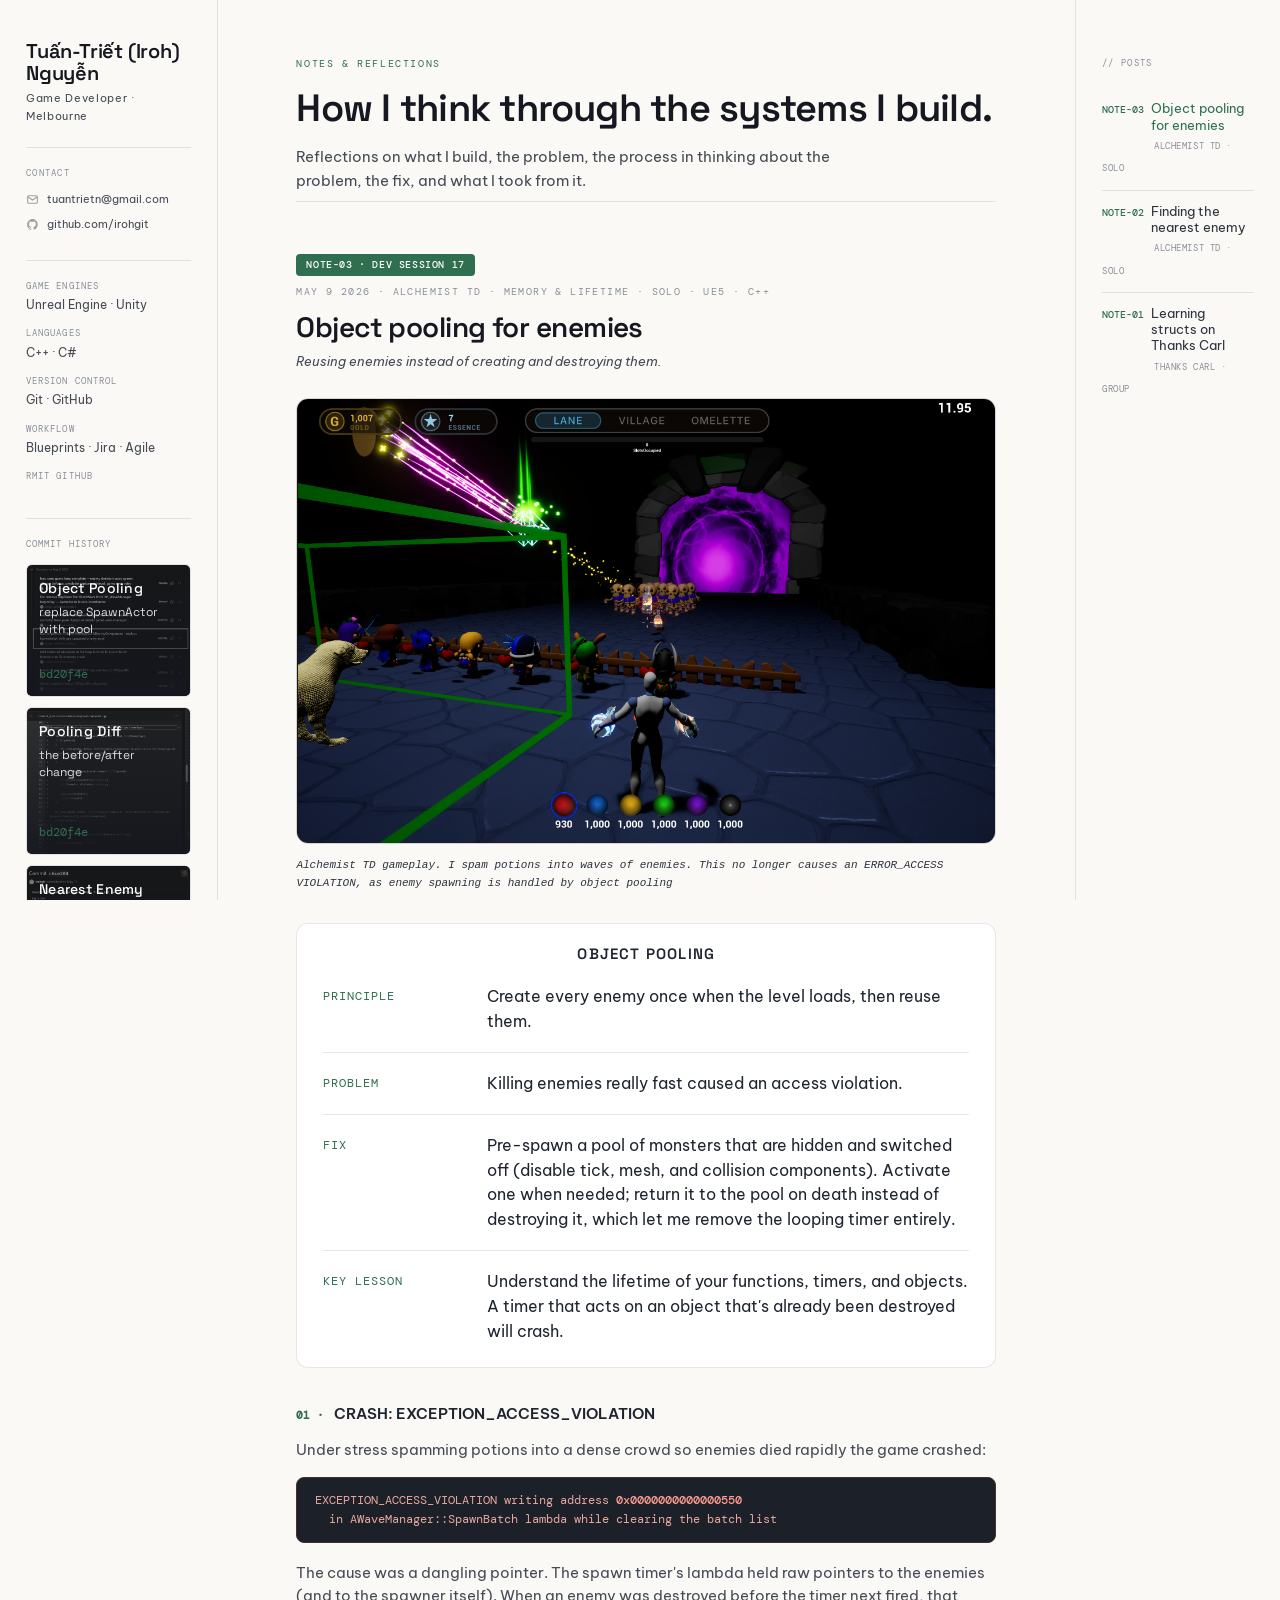
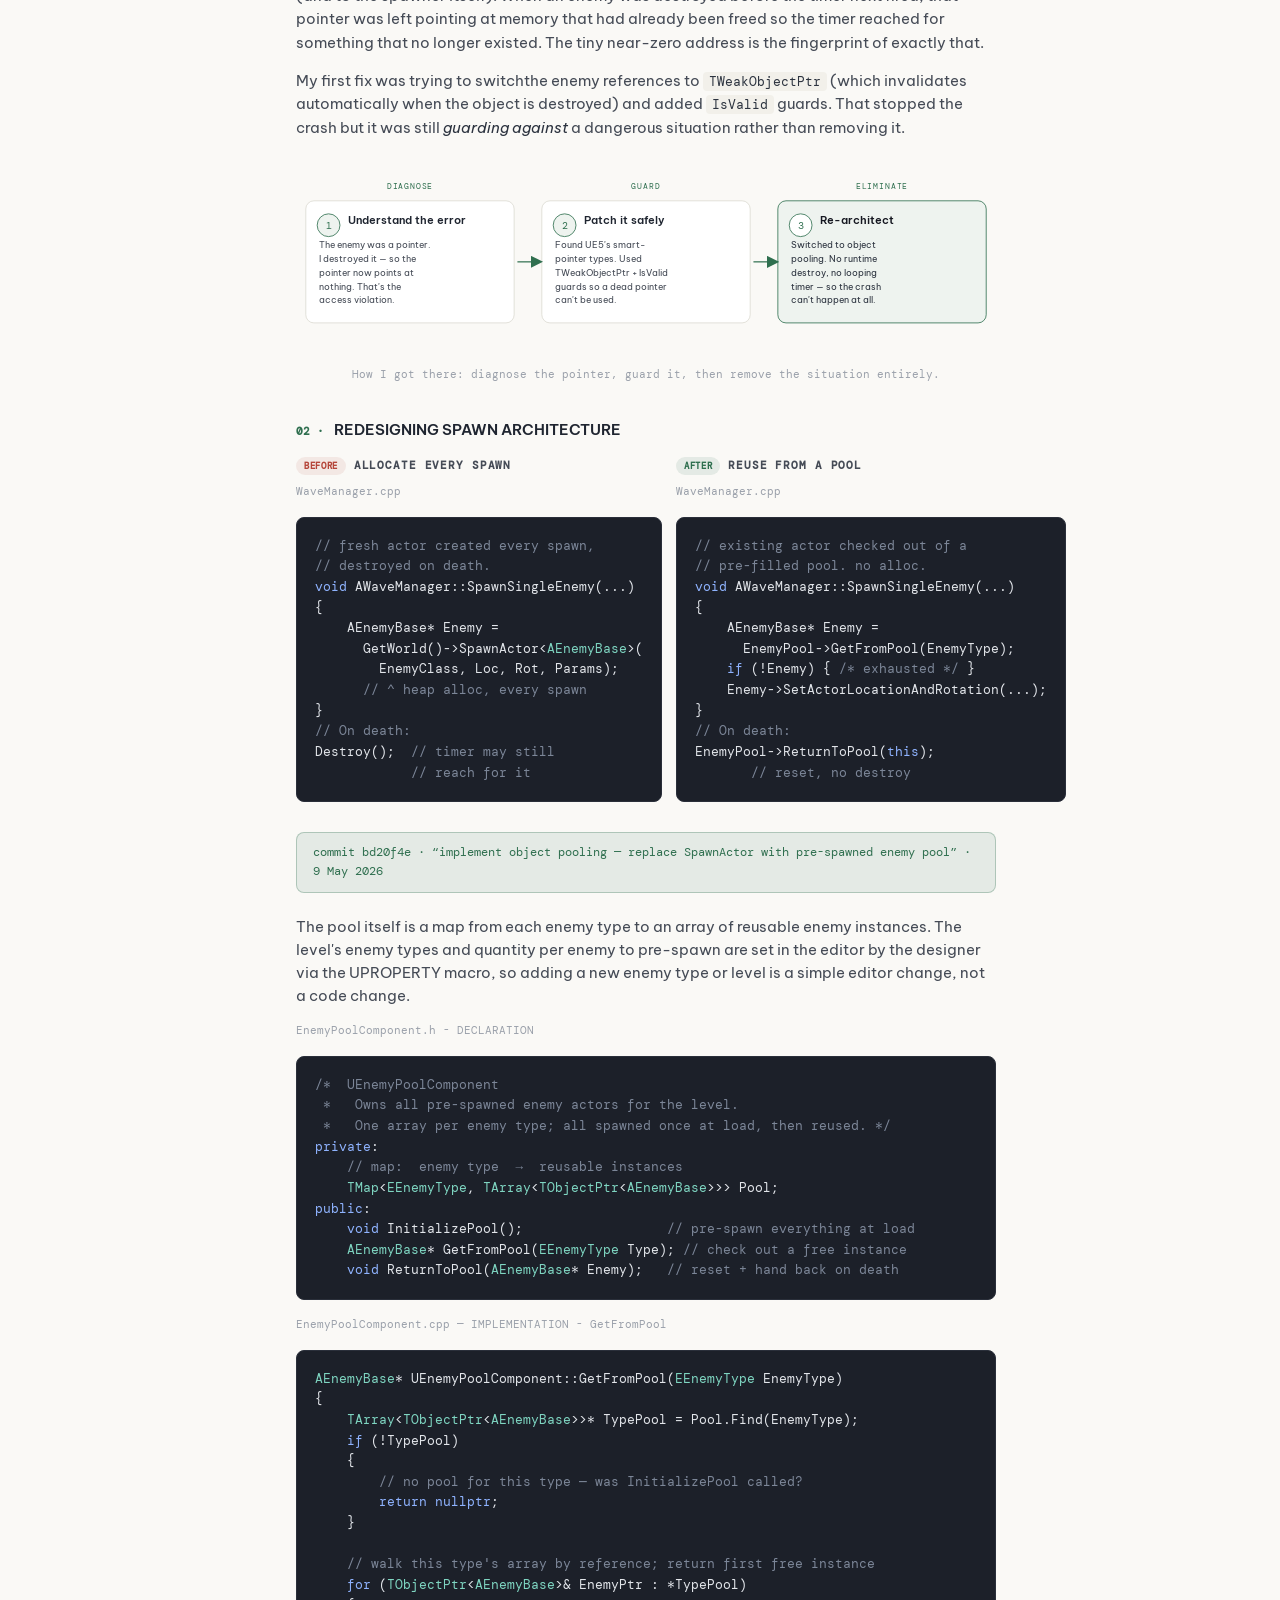
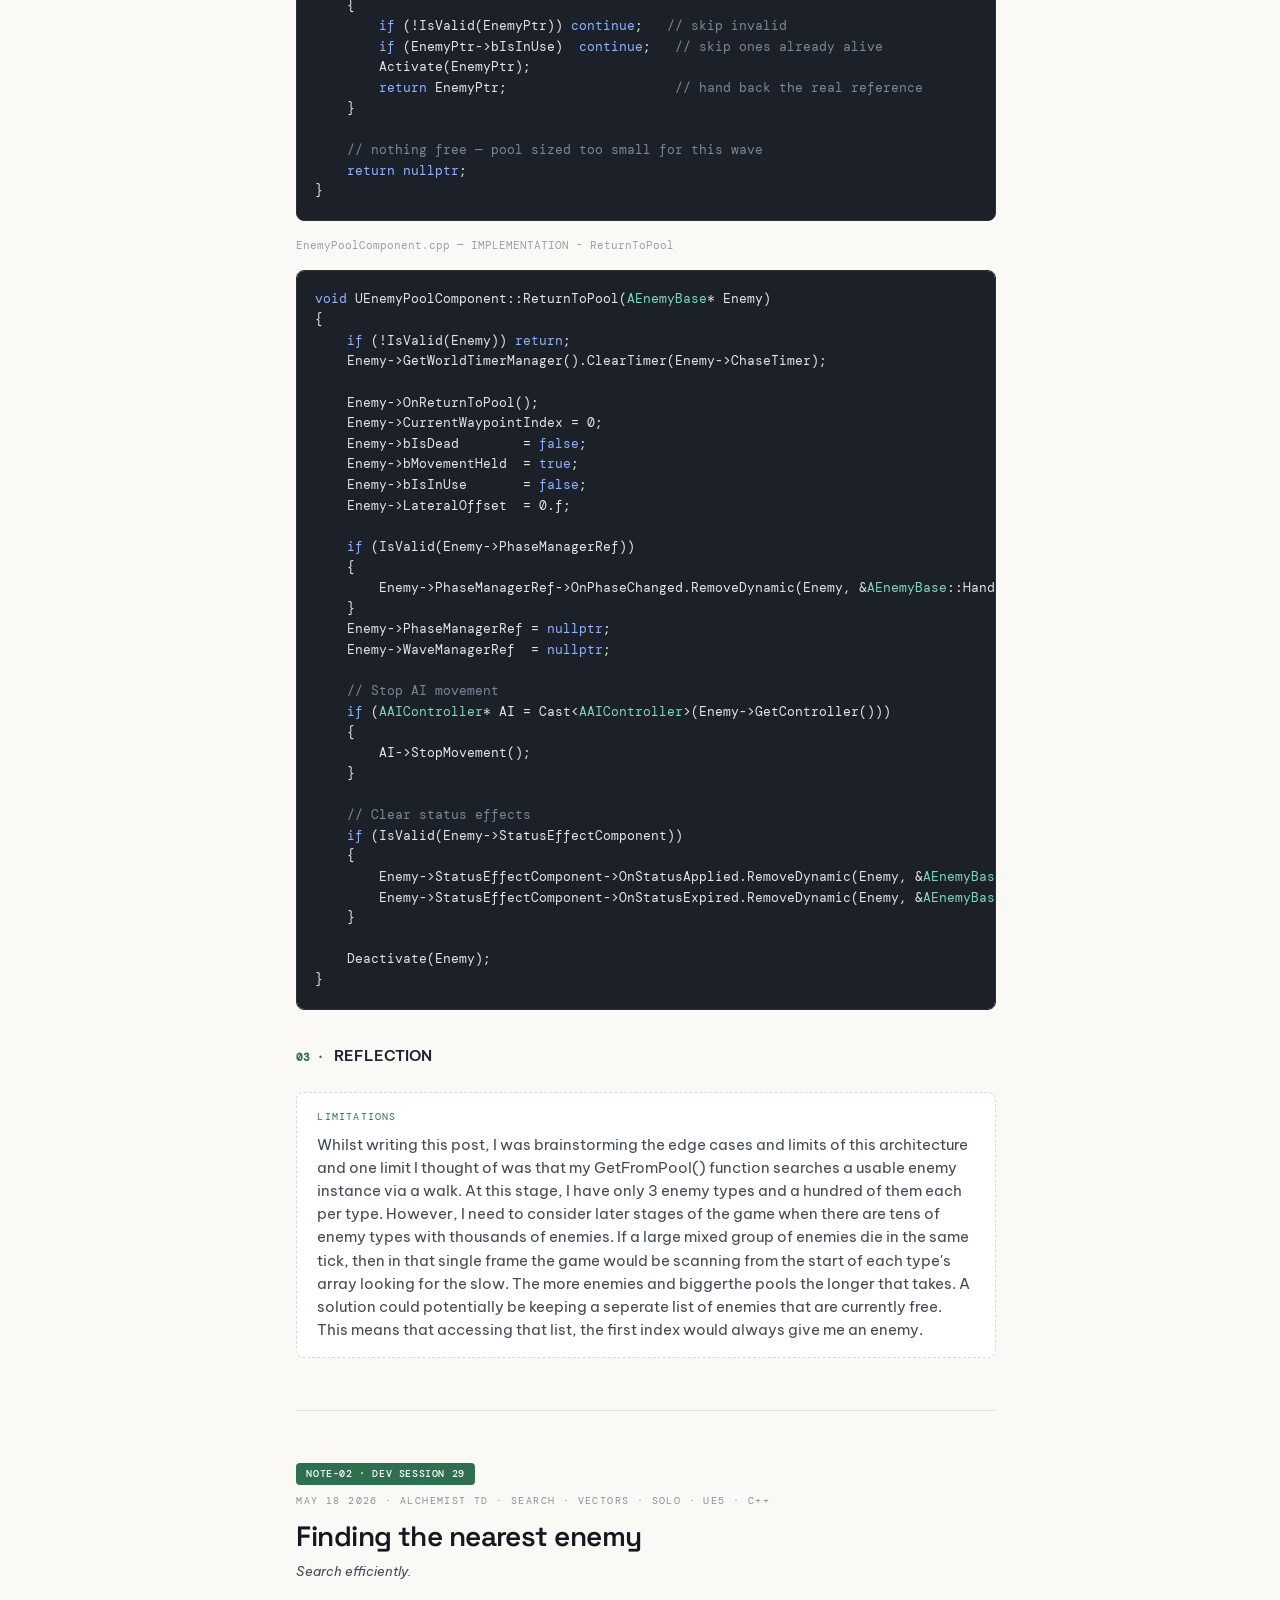
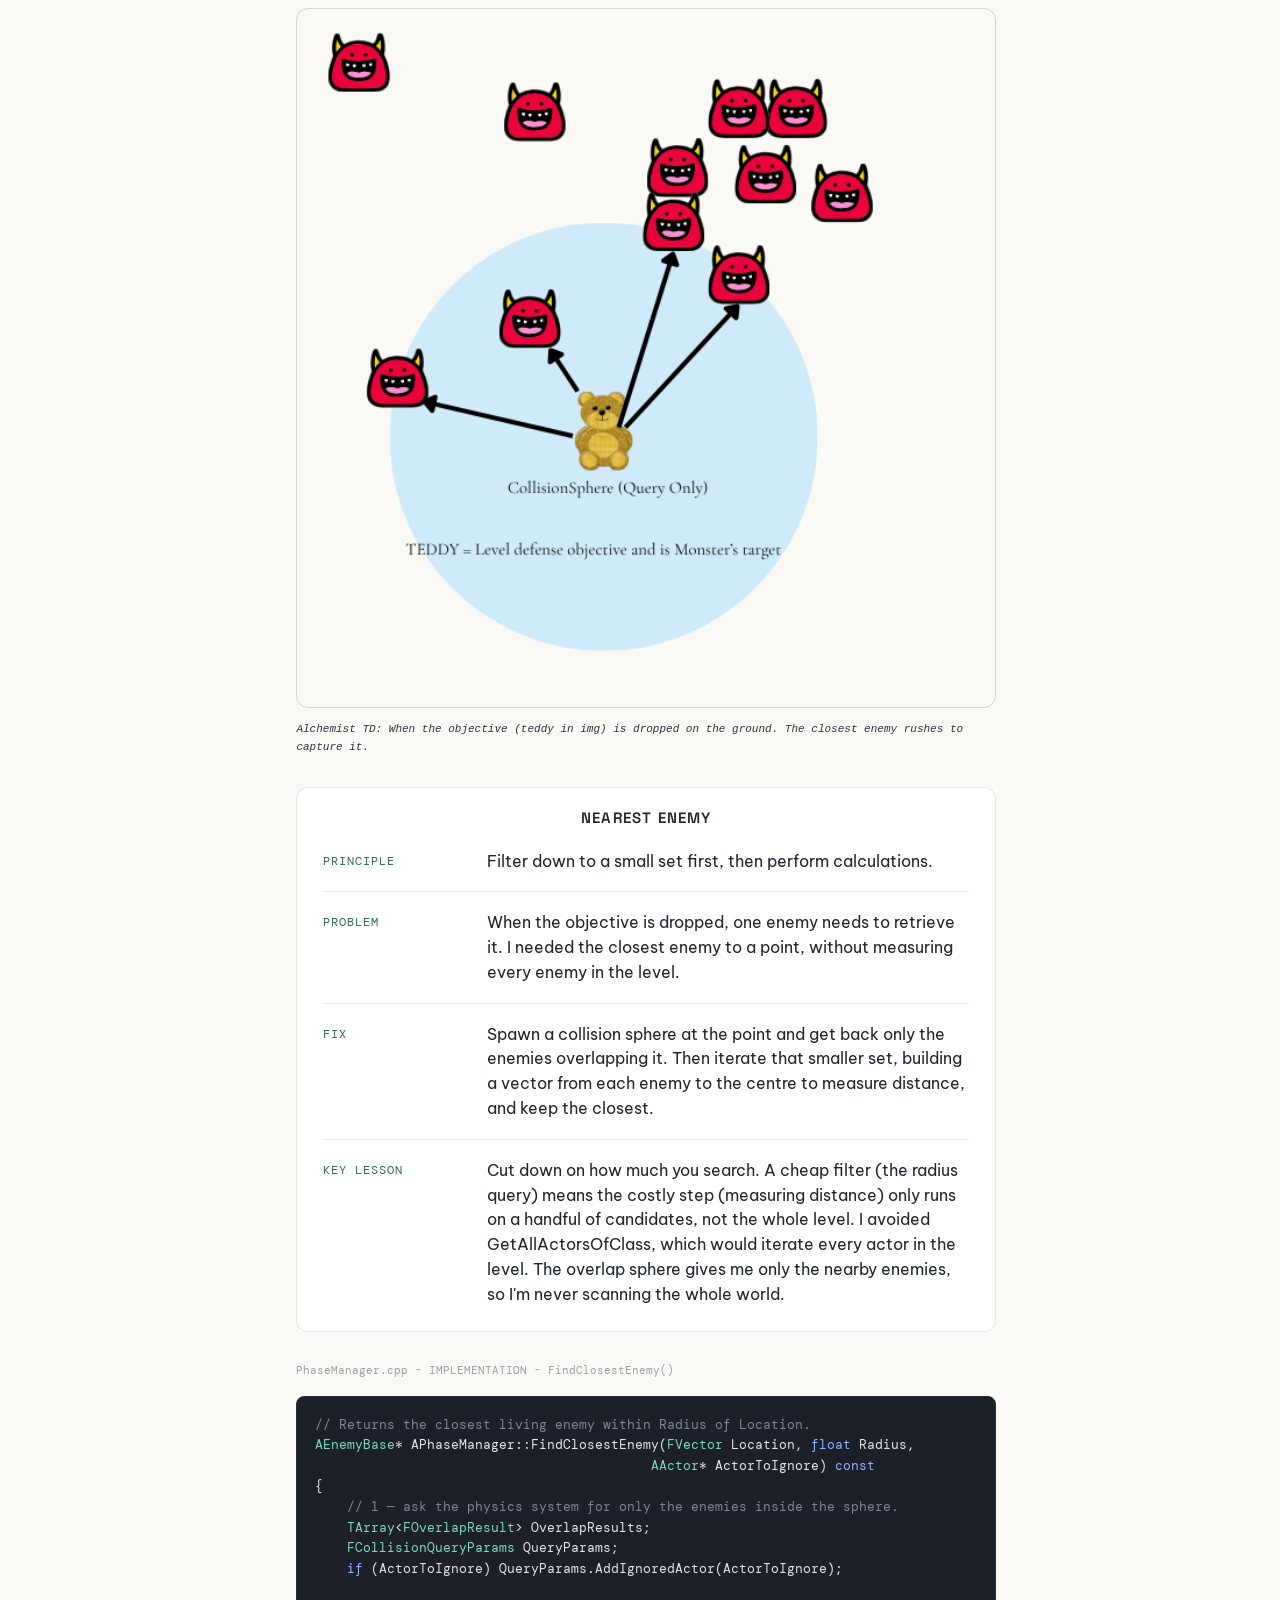
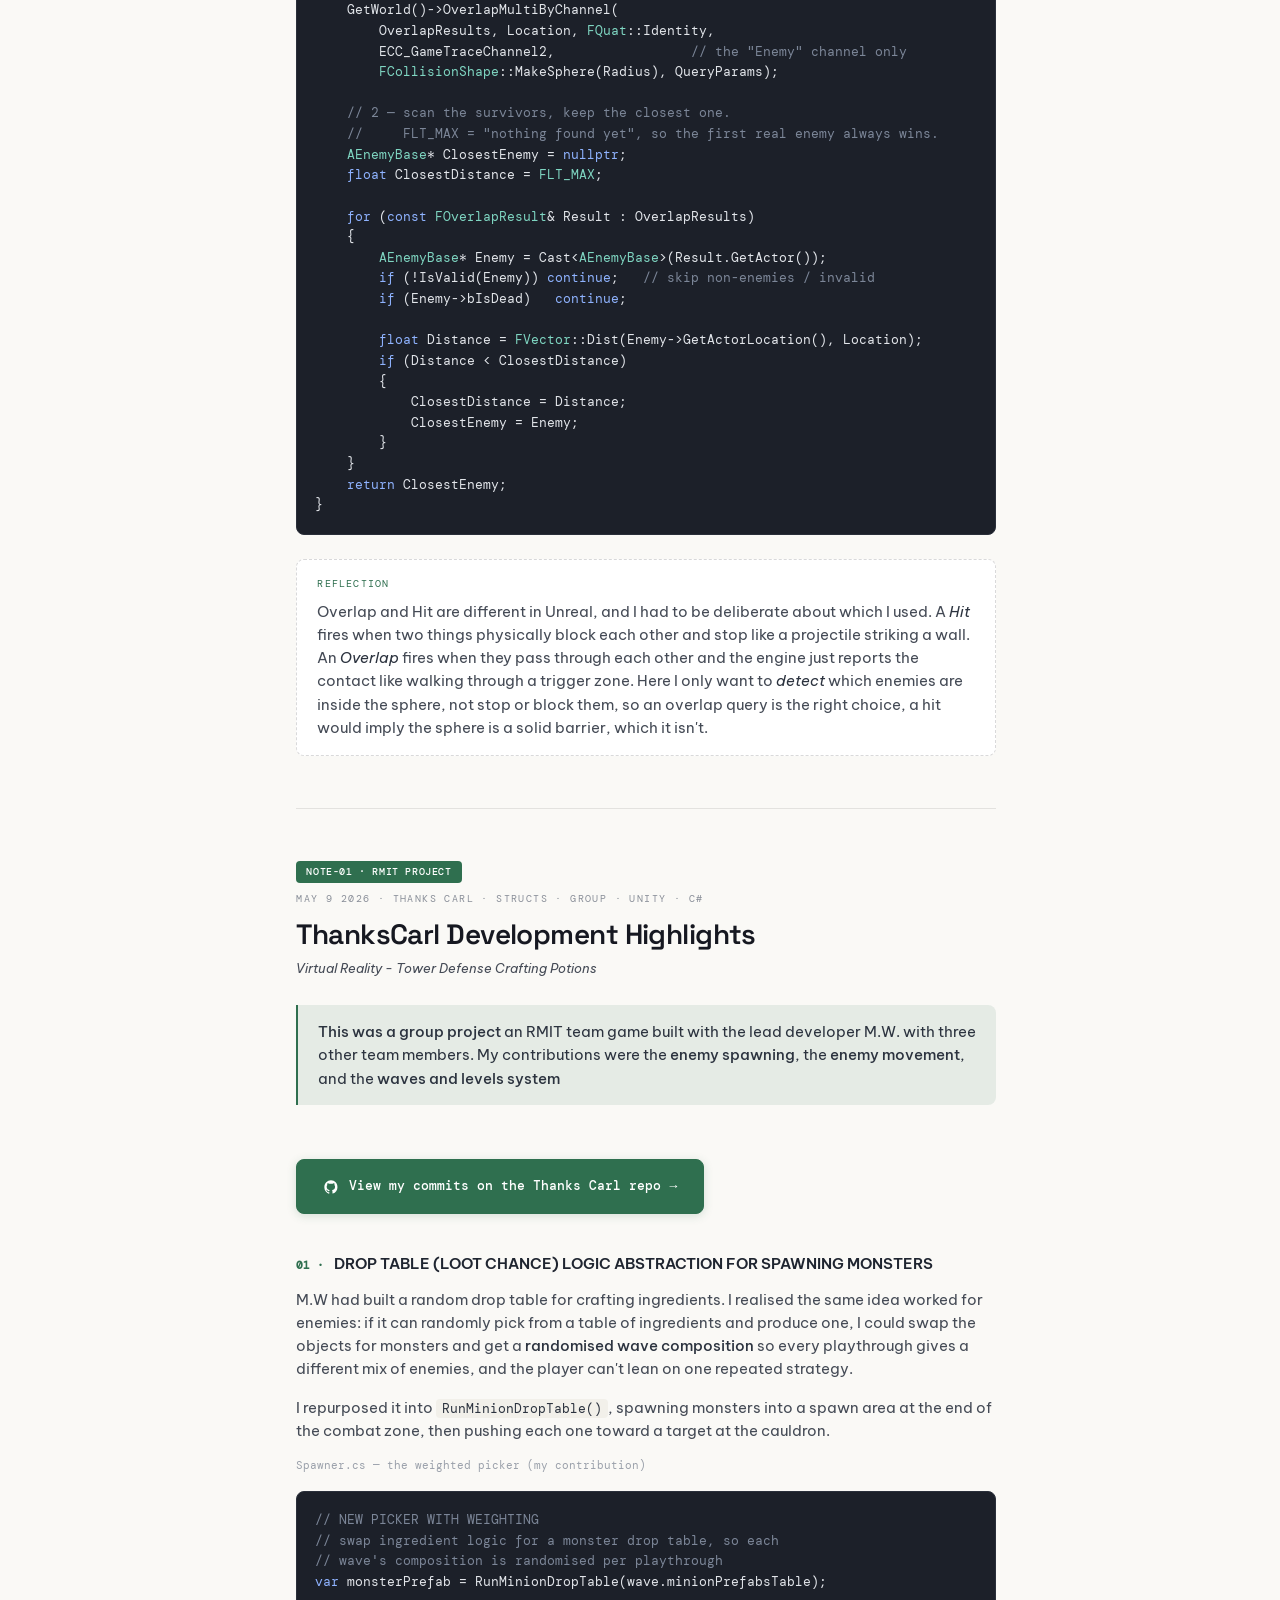
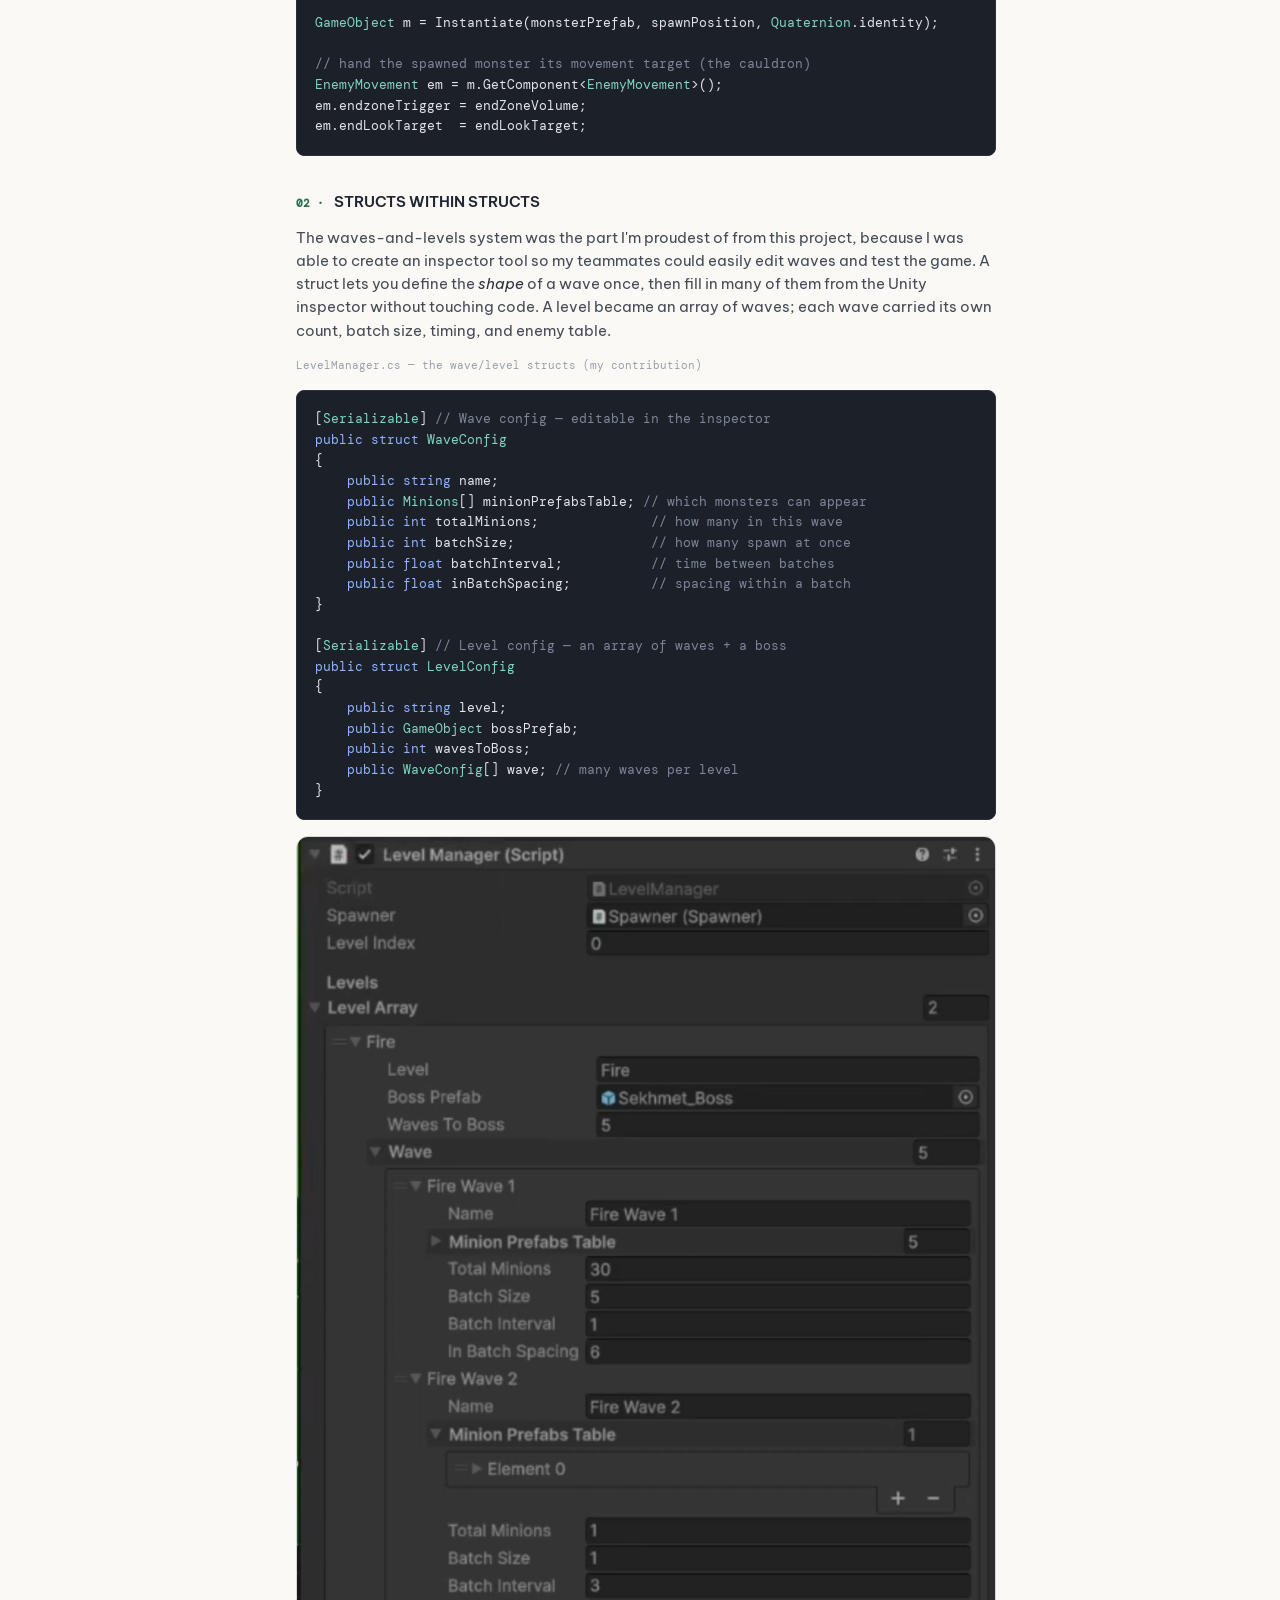
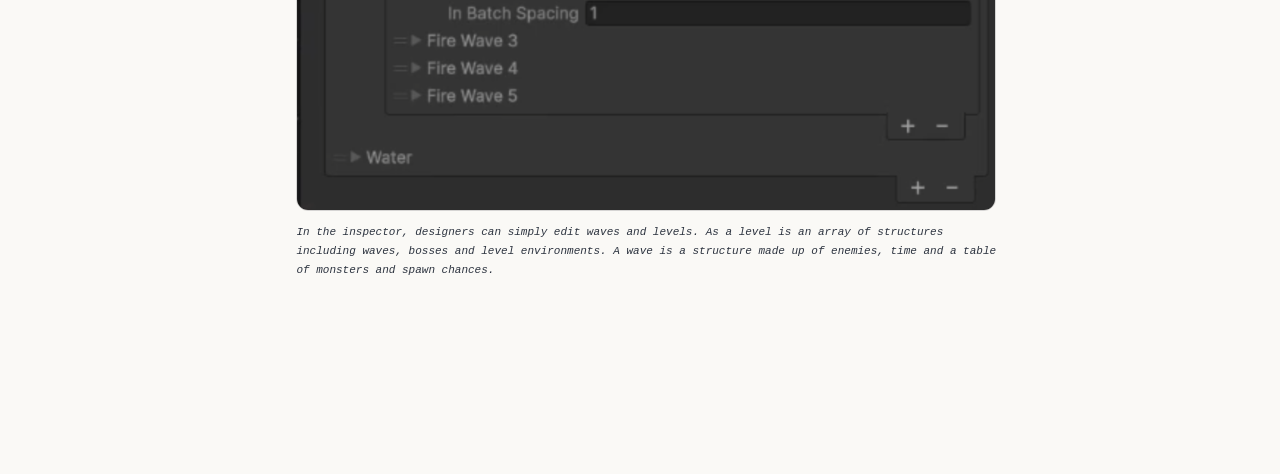
==== commit 47f6210d: "fix divider flex display hiding" ====
--- a/index.html
+++ b/index.html
@@ -179,7 +179,7 @@
         .site-name{font-family:var(--font-display);font-size:20px;font-weight:600;color:var(--h1);line-height:1.1;
             letter-spacing:-.01em;margin-bottom:6px;}
         .site-role{font-size:11px;color:var(--body);letter-spacing:.06em;margin-bottom:4px;}
-        .divider{height:1px;background:var(--border);margin:18px 0;}
+        .divider{height:1px;background:var(--border);margin:18px 0; flex:none;}
         .kicker{font-family:var(--font-mono);font-size:9px;color:var(--label);
             text-transform:uppercase;letter-spacing:.14em;margin-bottom:10px;}
         .contact-item{display:flex;align-items:center;gap:8px;font-size:11px;color:var(--body);
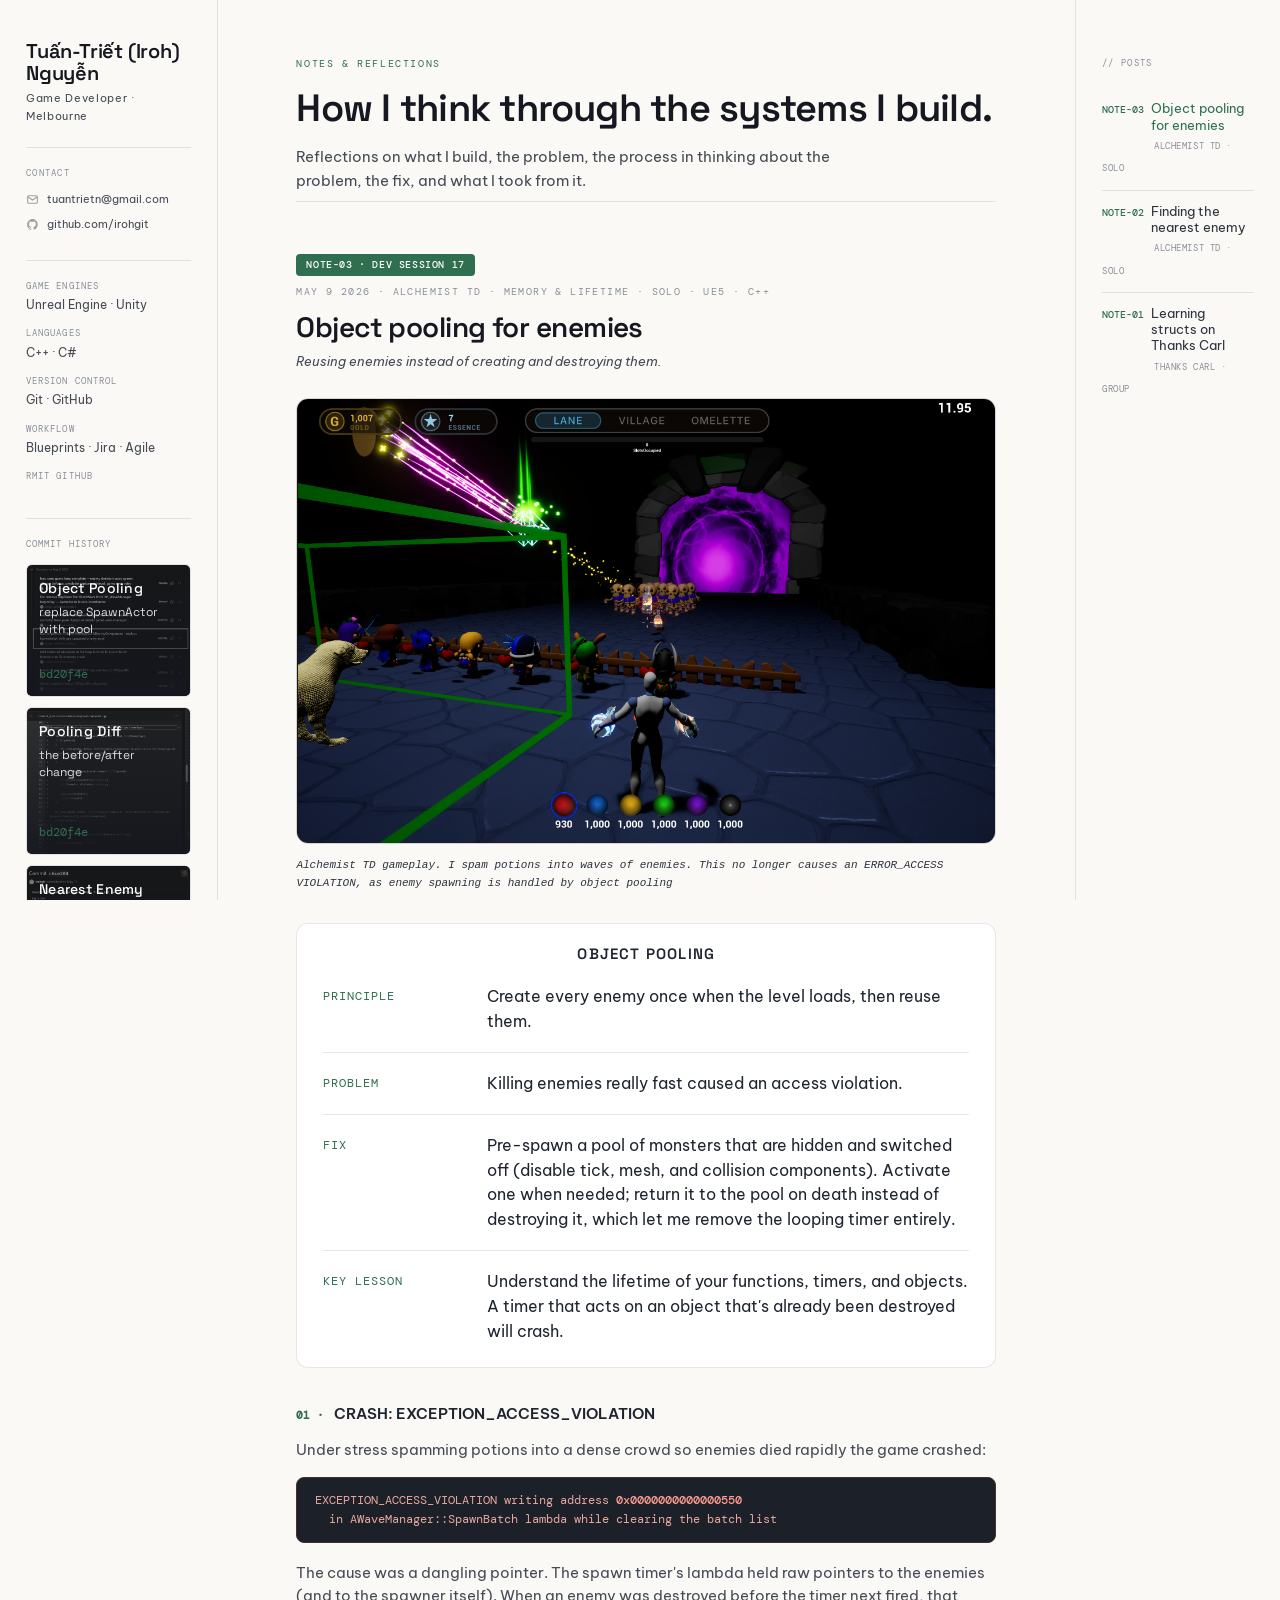
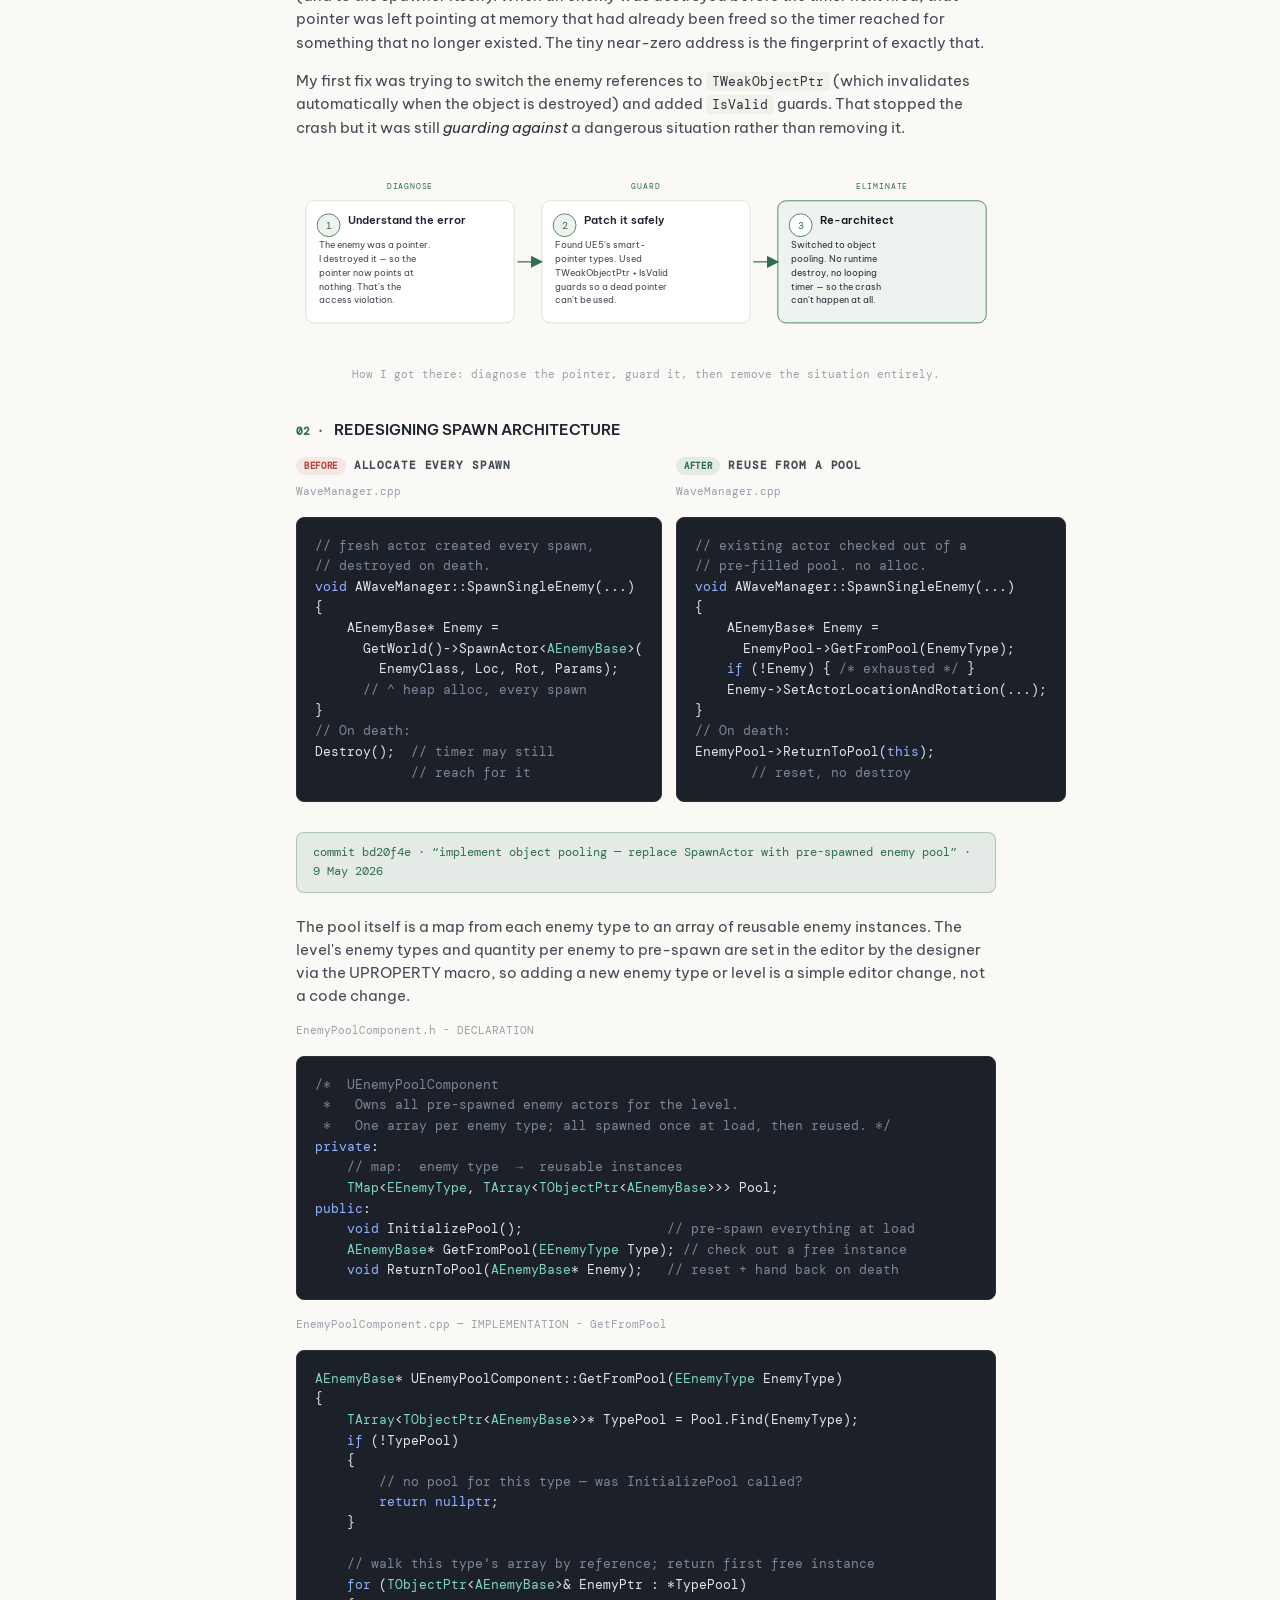
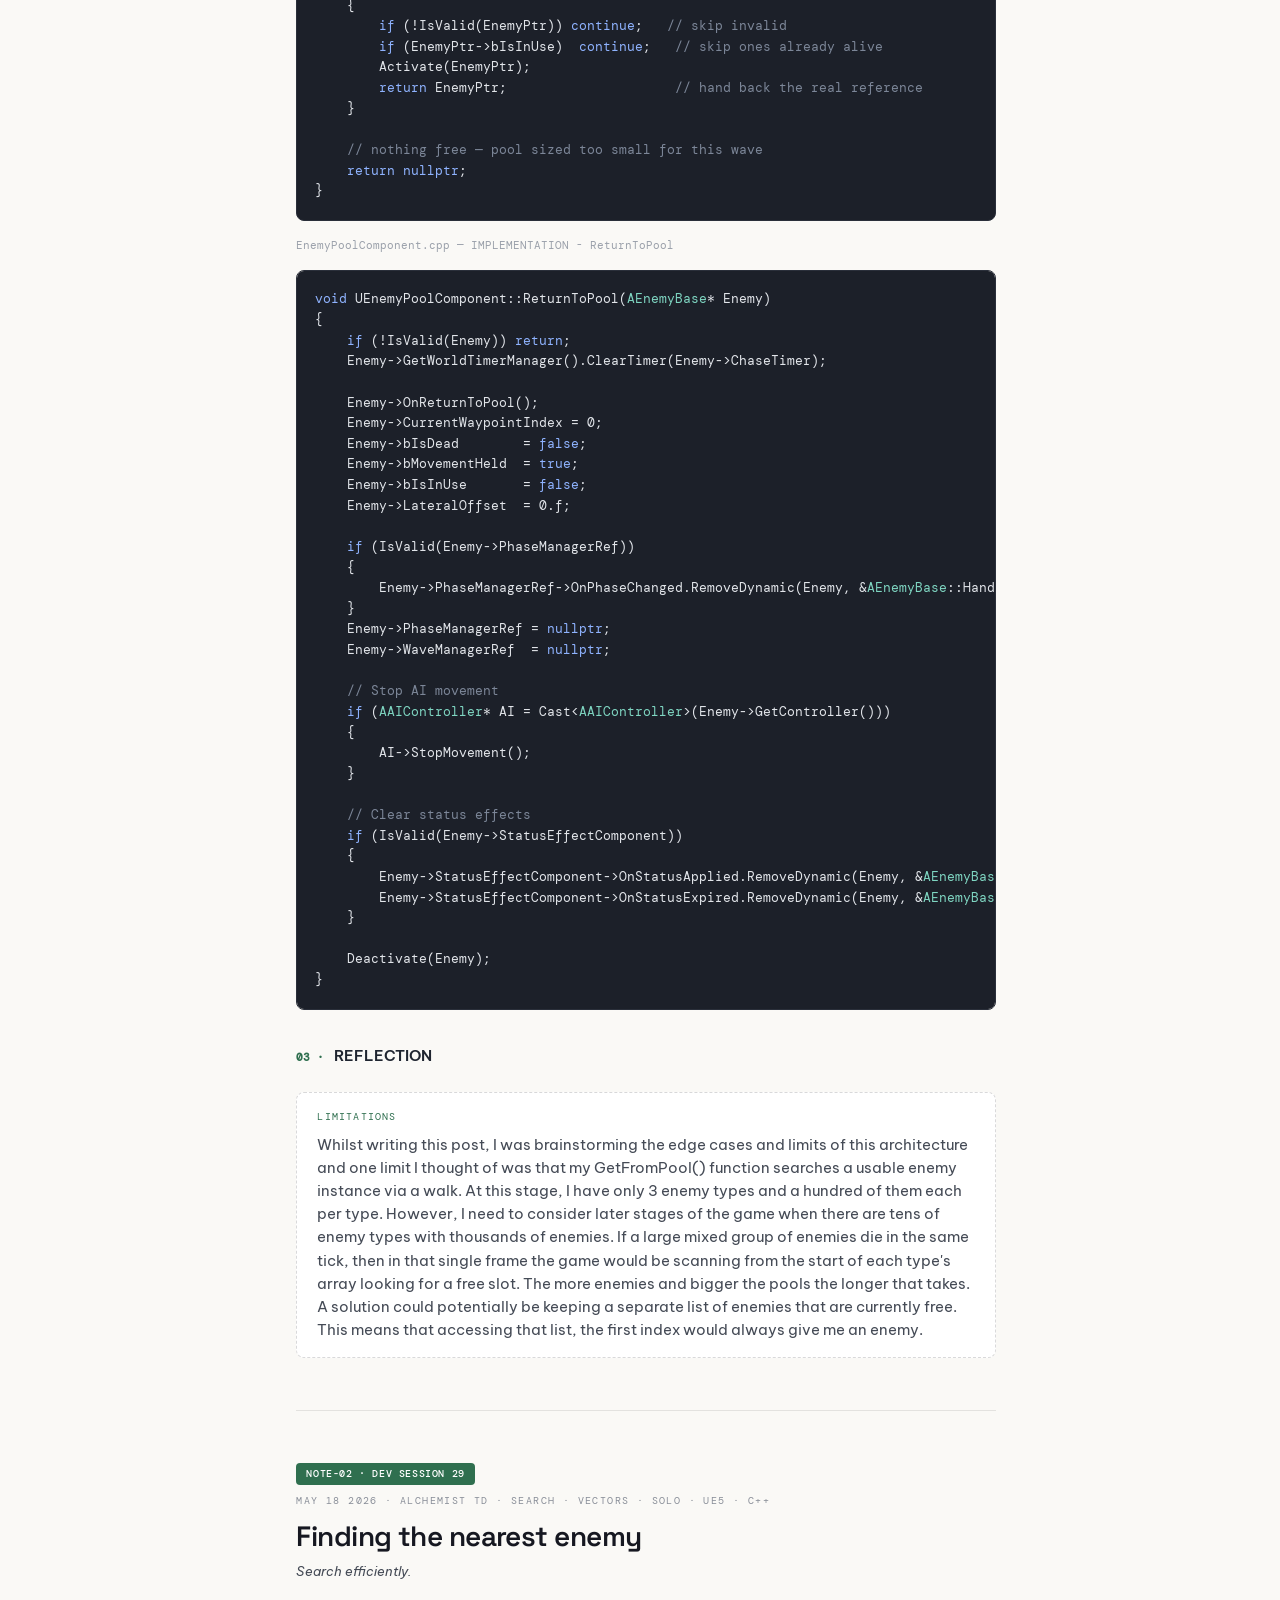
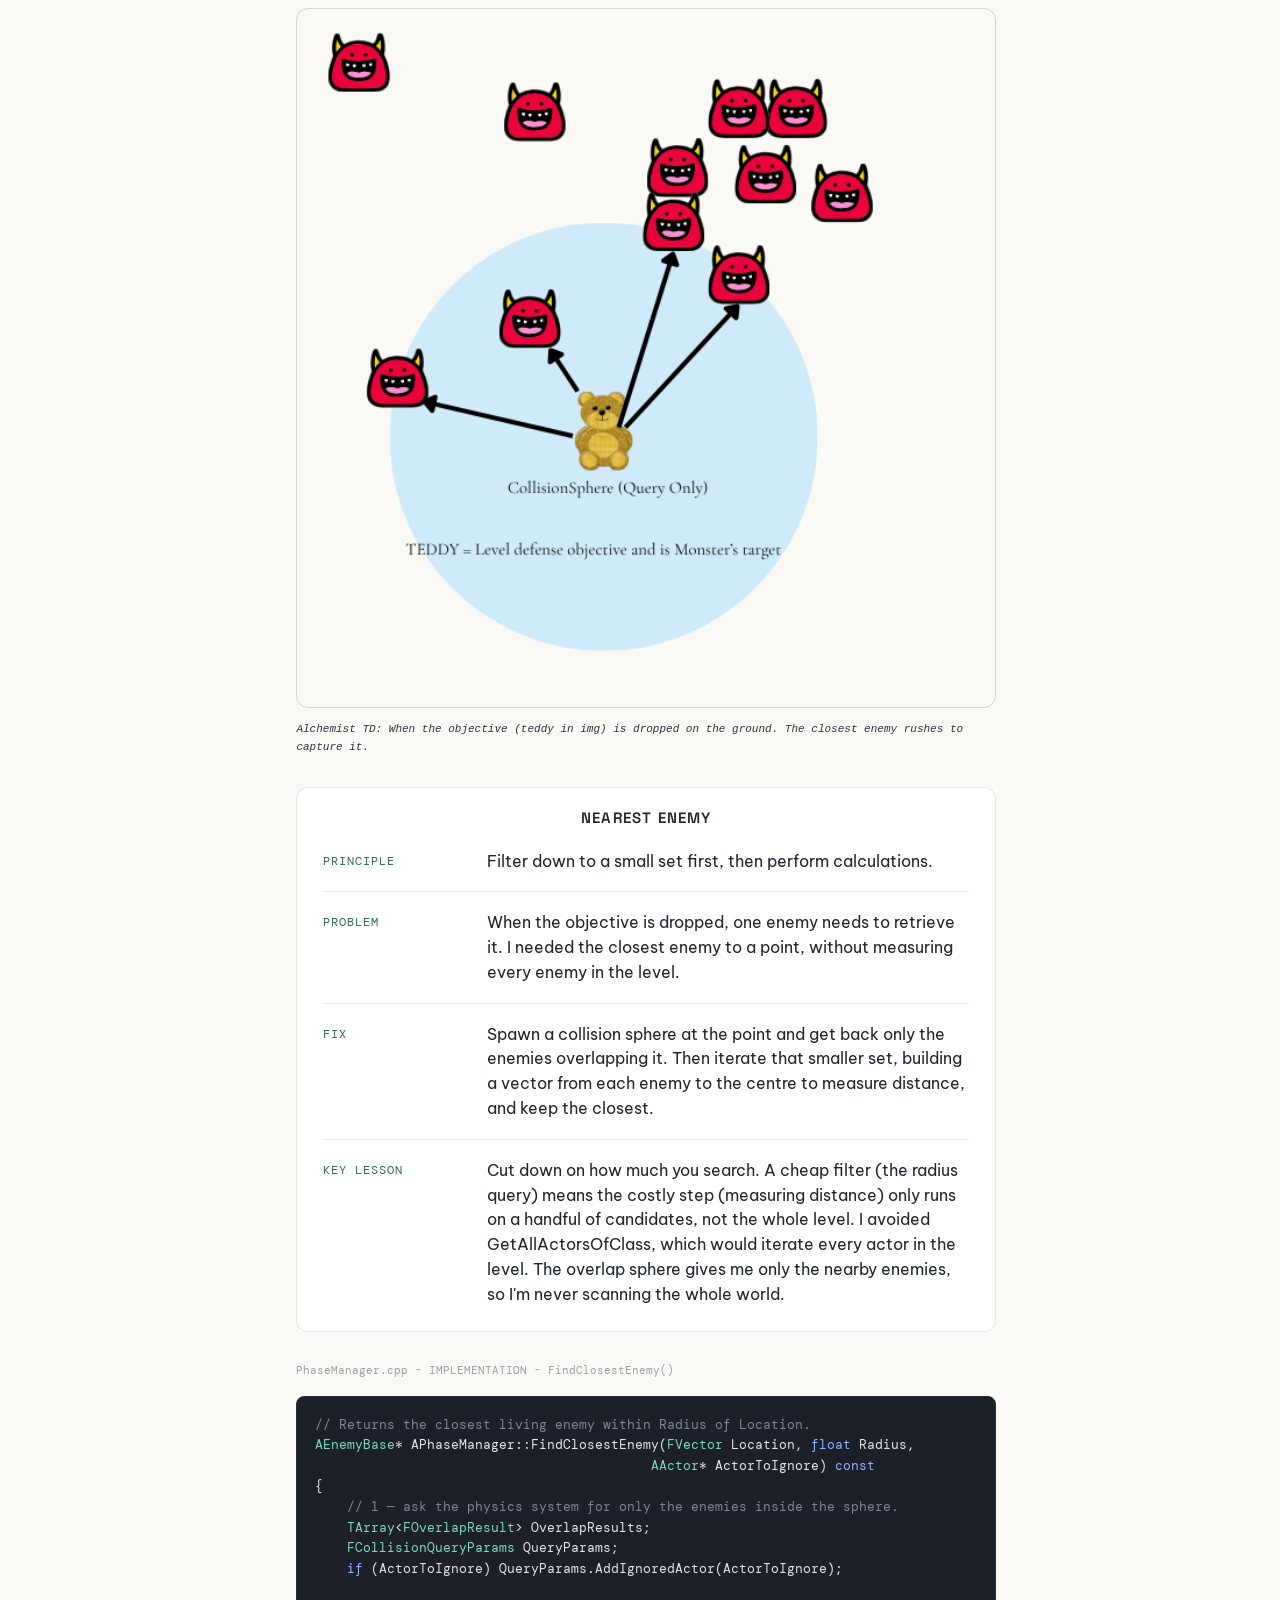
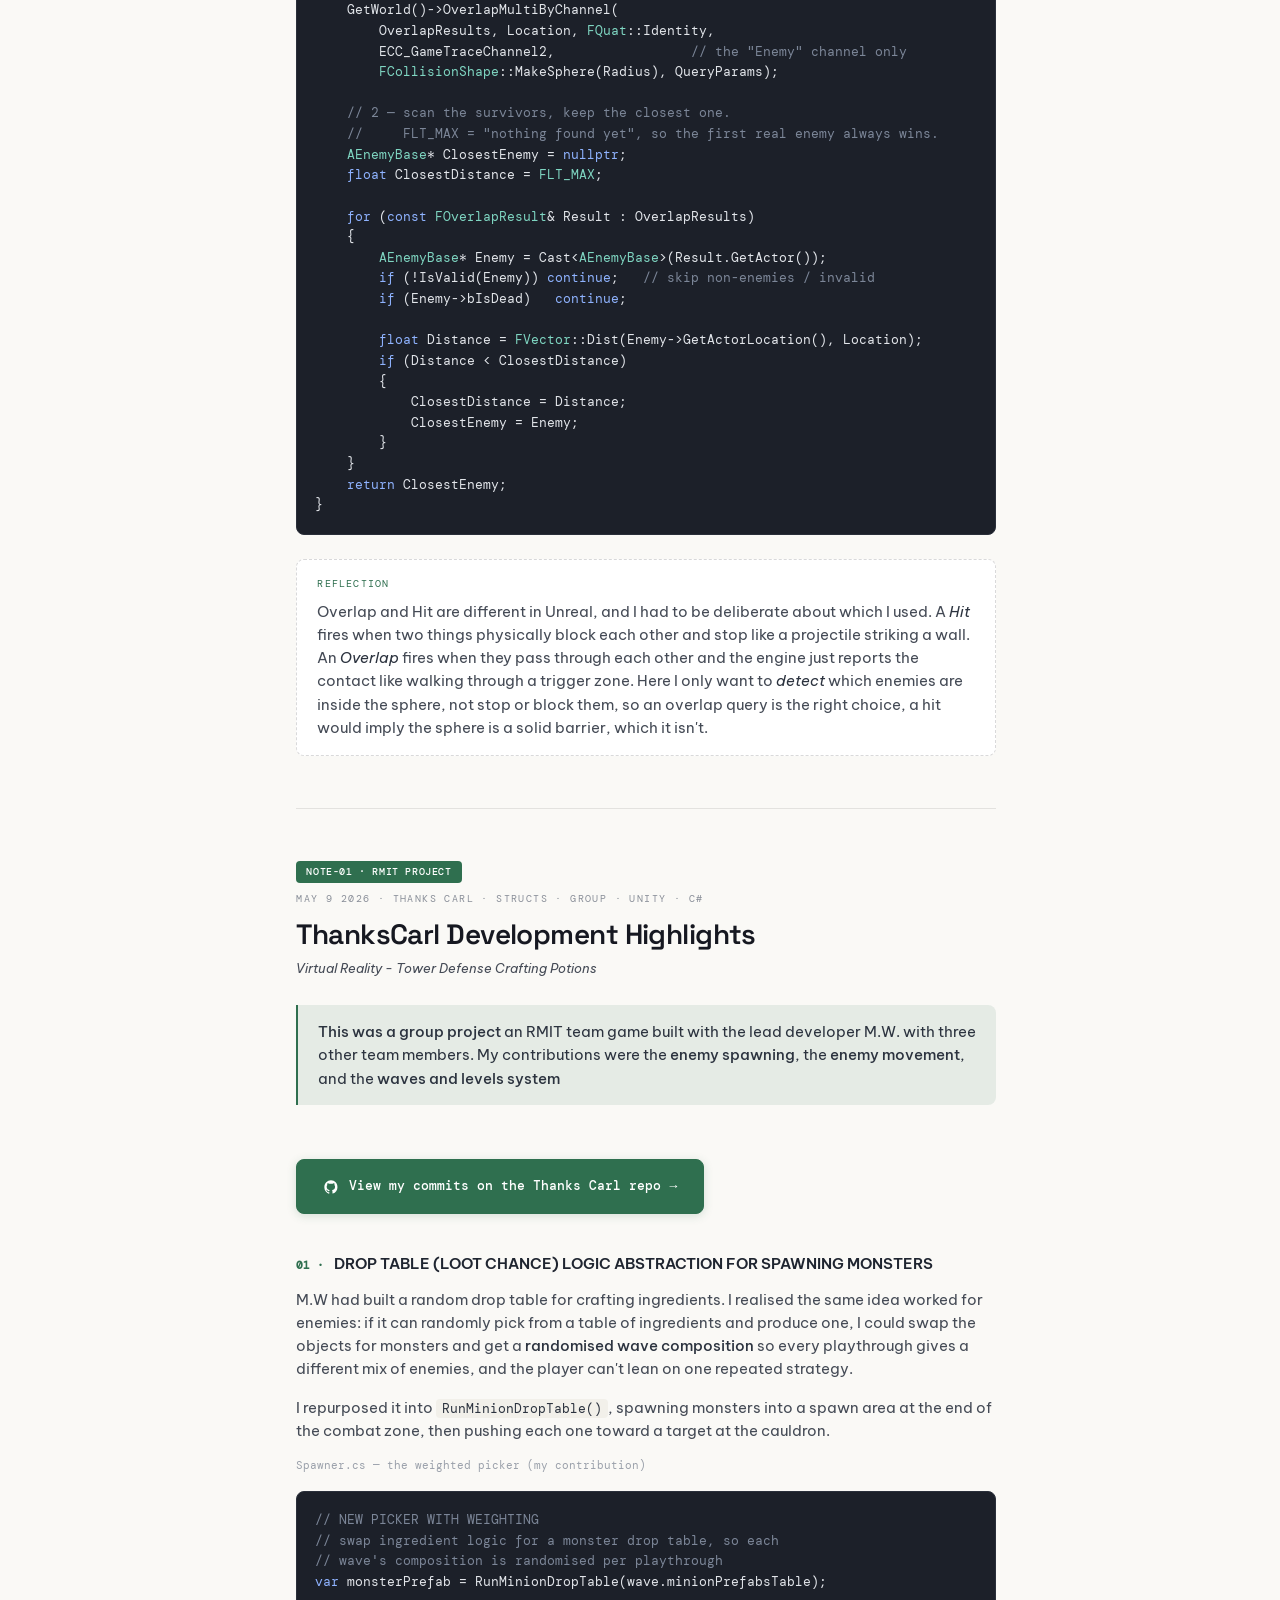
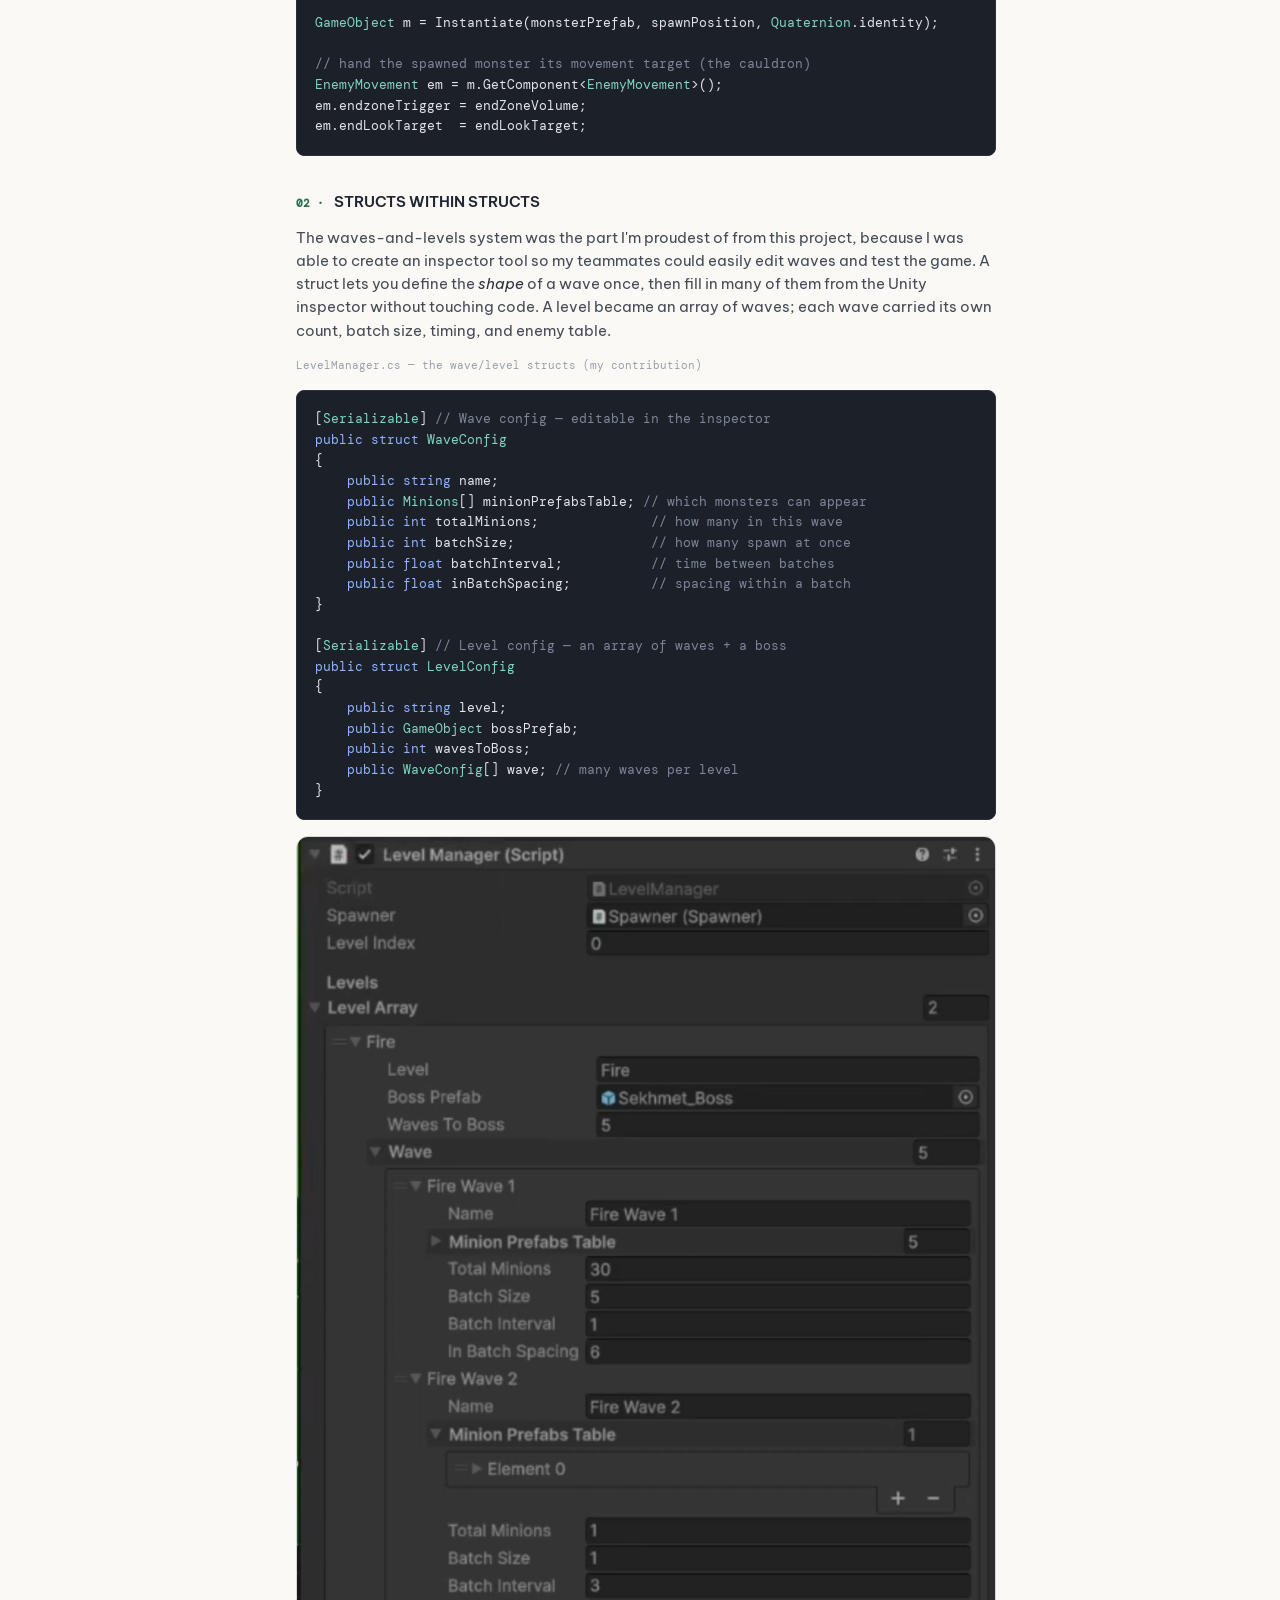
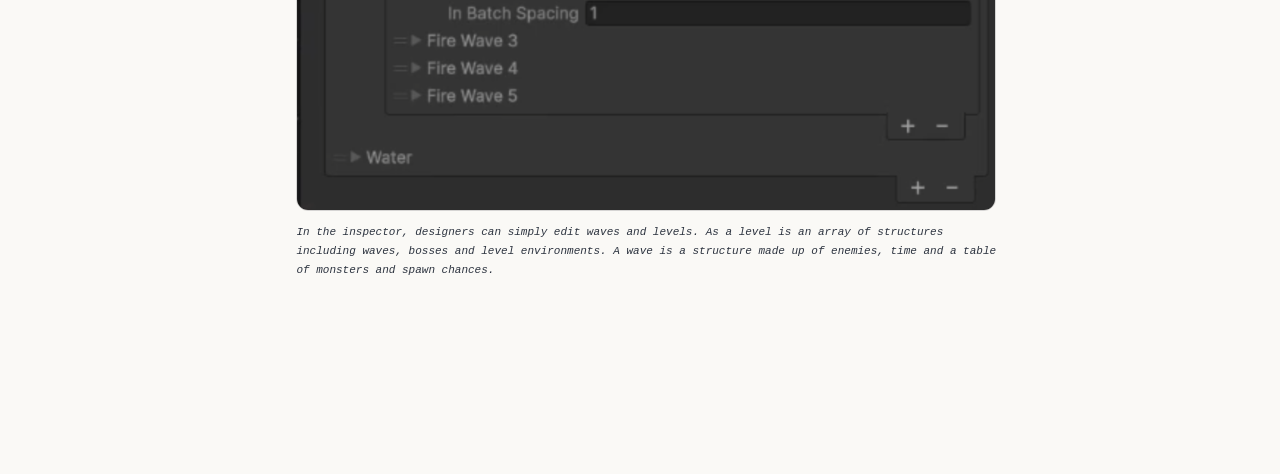
==== commit f8a5766a: "fix typos" ====
--- a/index.html
+++ b/index.html
@@ -424,7 +424,7 @@
         <p>Under stress  spamming potions into a dense crowd so enemies died rapidly  the game crashed:</p>
         <div class="crashlog">EXCEPTION_ACCESS_VIOLATION writing address <span class="addr">0x0000000000000550</span><br>&nbsp;&nbsp;in AWaveManager::SpawnBatch lambda  while clearing the batch list</div>
         <p>The cause was a dangling pointer. The spawn timer's lambda held raw pointers to the enemies (and to the spawner itself). When an enemy was destroyed before the timer next fired, that pointer was left pointing at memory that had already been freed  so the timer reached for something that no longer existed. The tiny near-zero address is the fingerprint of exactly that.</p>
-        <p>My first fix was trying to switchthe enemy references to <code>TWeakObjectPtr</code> (which invalidates automatically when the object is destroyed) and added <code>IsValid</code> guards. That stopped the crash  but it was still <em>guarding against</em> a dangerous situation rather than removing it.</p>
+        <p>My first fix was trying to switch the enemy references to <code>TWeakObjectPtr</code> (which invalidates automatically when the object is destroyed) and added <code>IsValid</code> guards. That stopped the crash  but it was still <em>guarding against</em> a dangerous situation rather than removing it.</p>
 
         <figure>
             <svg viewBox="0 0 860 235" xmlns="http://www.w3.org/2000/svg" role="img" aria-label="Three-step reasoning: diagnose the dangling pointer, guard it with smart pointers, then re-architect with pooling so the bug cannot occur.">
@@ -569,8 +569,8 @@
         <div class="note">
             <p class="lbl">Limitations</p>
             <p>Whilst writing this post, I was brainstorming the edge cases and limits of this architecture and one limit I thought of was that my GetFromPool() function searches a usable enemy instance via a walk.
-            At this stage, I have only 3 enemy types and a hundred of them each per type. However, I need to consider later stages of the game when there are tens of enemy types with thousands of enemies. If a large mixed group of enemies die in the same tick, then in that single frame the game would be scanning from the start of each type's array looking for the slow.
-            The more enemies and biggerthe pools the longer that takes. A solution could potentially be keeping a seperate list of enemies that are currently free. This means that accessing that list, the first index would always give me an enemy. 
+            At this stage, I have only 3 enemy types and a hundred of them each per type. However, I need to consider later stages of the game when there are tens of enemy types with thousands of enemies. If a large mixed group of enemies die in the same tick, then in that single frame the game would be scanning from the start of each type's array looking for a free slot.
+            The more enemies and bigger the pools the longer that takes. A solution could potentially be keeping a separate list of enemies that are currently free. This means that accessing that list, the first index would always give me an enemy. 
         </div>
     </article>
 
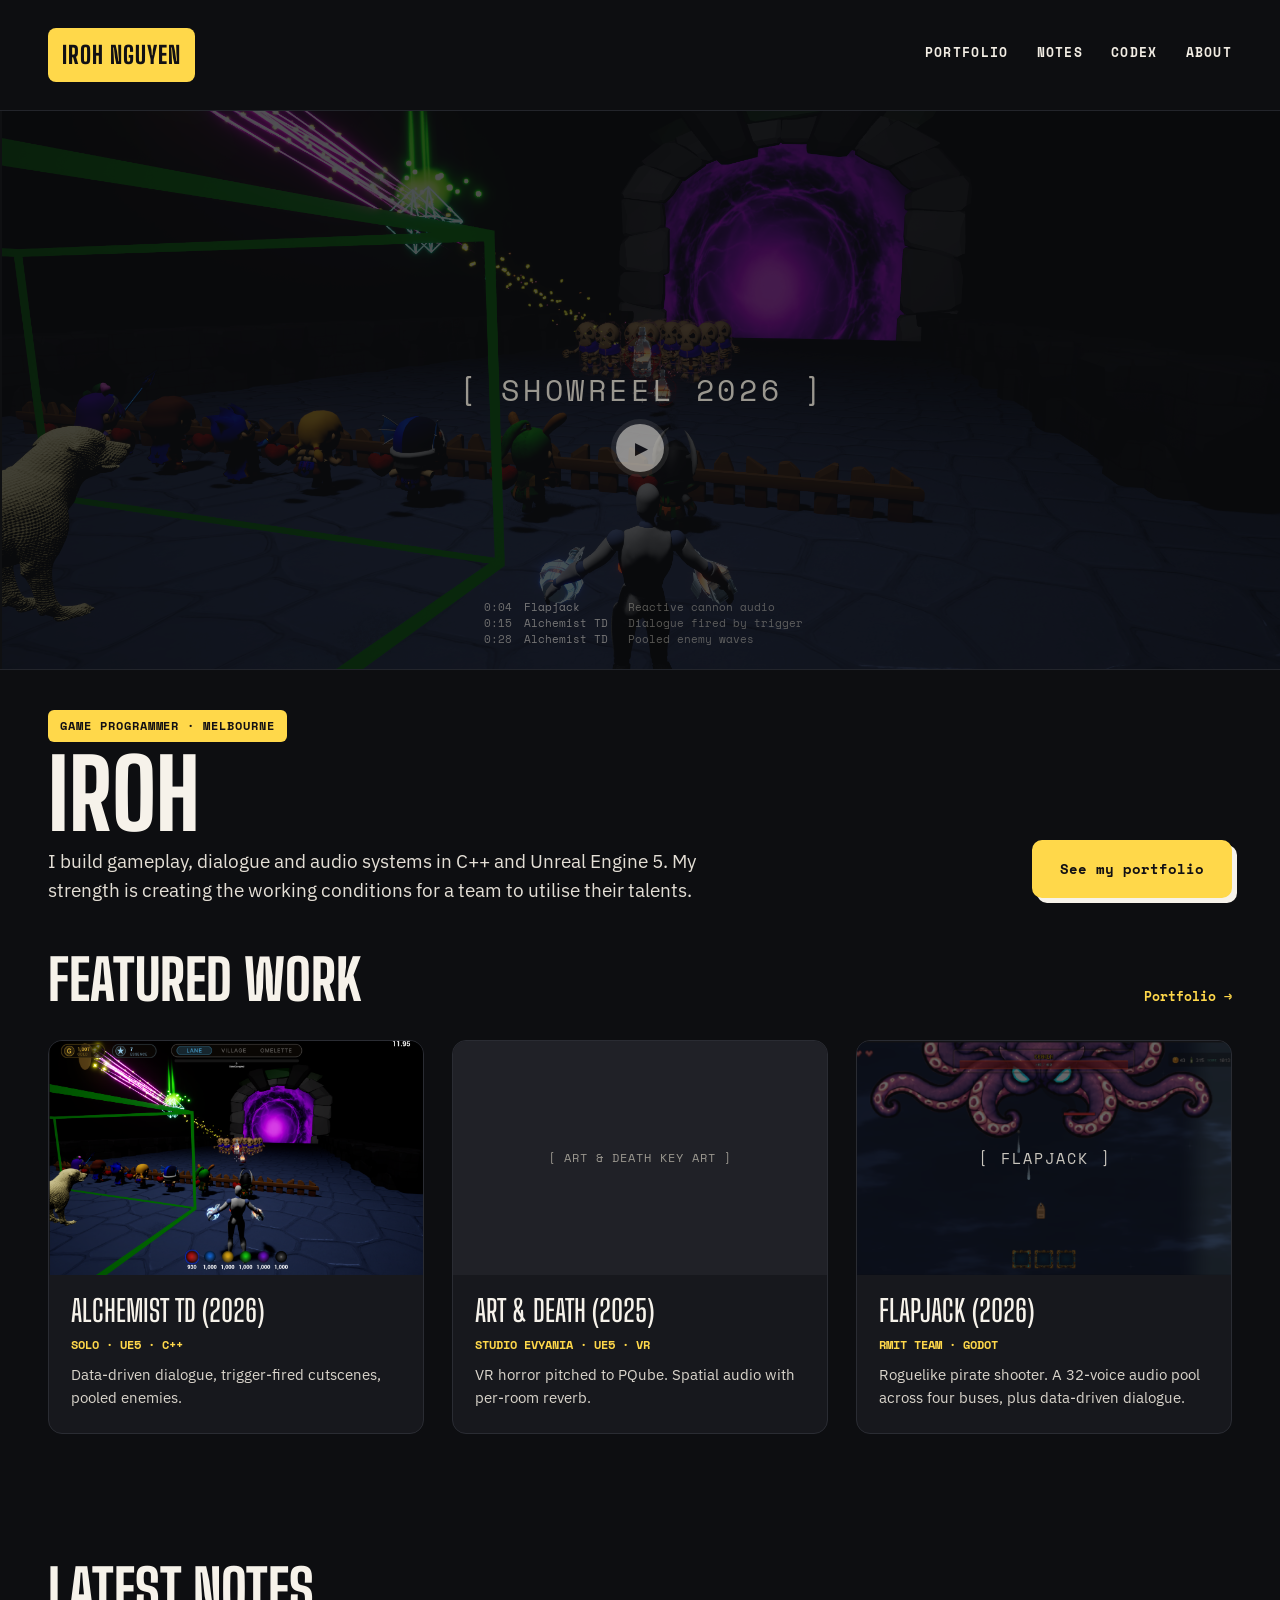
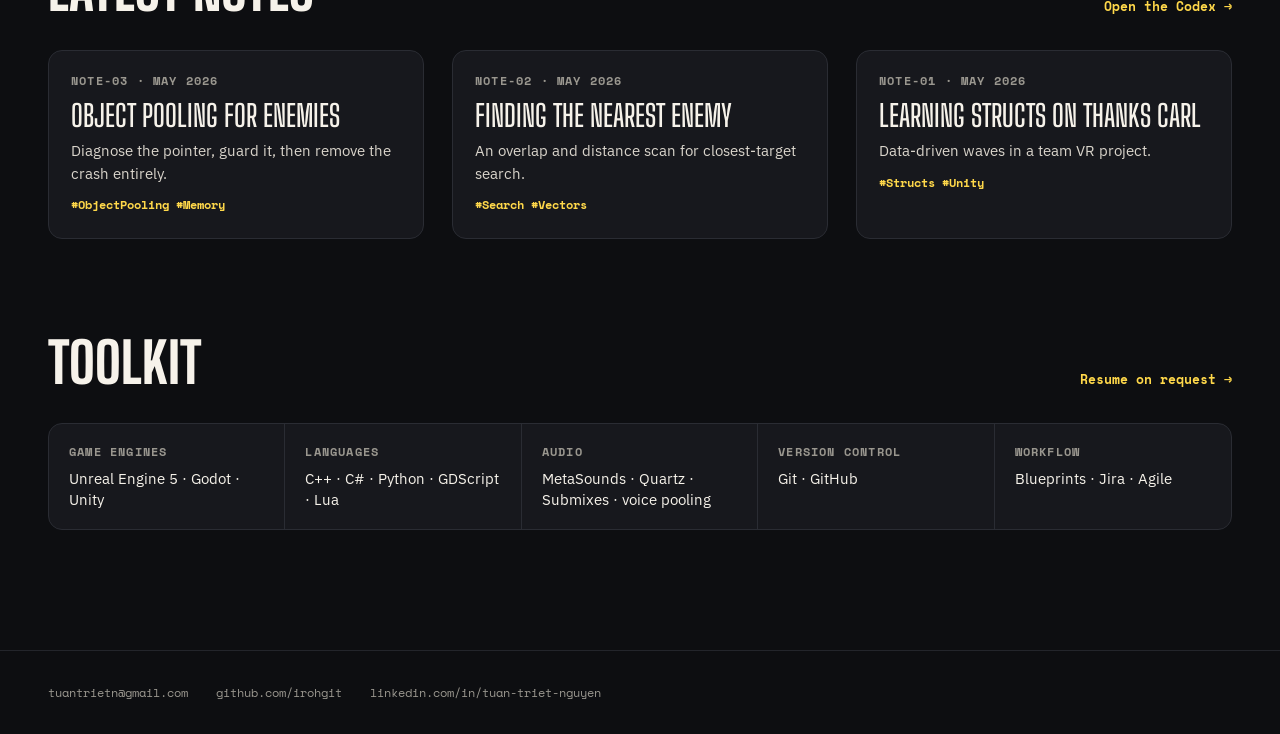
==== commit b38fcc22: "Site redesign wip: home, portfolio, Flapjack case study, codex, about" ====
--- a/index.html
+++ b/index.html
@@ -1,775 +1,176 @@
-﻿<!DOCTYPE html>
-<html lang="en">
+<!doctype html>
+<html lang="en" data-root="">
 <head>
-    <meta charset="UTF-8">
-    <meta name="viewport" content="width=device-width, initial-scale=1.0">
-    <title>Iroh Nguyen — Game Dev Notes</title>
-    <link rel="preconnect" href="https://fonts.googleapis.com">
-    <link rel="preconnect" href="https://fonts.gstatic.com" crossorigin="">
-    <link href="https://fonts.googleapis.com/css2?family=Be+Vietnam+Pro:wght@300;400;500;600&family=DM+Mono:wght@400;500&family=Space+Grotesk:wght@400;500;600;700&display=swap" rel="stylesheet">
-    <style>
-        *,*::before,*::after{box-sizing:border-box;margin:0;padding:0;}
-        :root{
-            --bg:#faf9f6; --surface:#ffffff; --surface-2:#f2f0ea;
-            --border:rgba(20,22,28,0.10); --border-mid:rgba(20,22,28,0.16);
-            --h1:#161821; --h2:#1f2530; --h3:#2c333f; --body:#454b56;
-            --label:#8a8f99; --caption:#9aa0aa;
-            --accent:#2f6f4f; --accent-dim:rgba(47,111,79,0.10); --accent-border:rgba(47,111,79,0.30);
-            --info:#2f6f4f; --info-dim:rgba(47,111,79,0.10);
-            --red:#b5463a; --red-dim:rgba(181,70,58,0.09);
-            --green:#2f6f4f;
-            --r:8px; --r-lg:12px;
-            --font-sans:'Be Vietnam Pro',sans-serif;
-            --font-mono:'DM Mono',monospace;
-            --font-serif:'Space Grotesk',sans-serif;
-            --font-display:'Space Grotesk',sans-serif;
-        }
-        .btn-link{
-            display:inline-flex;align-items:center;gap:10px;
-            font-family:var(--font-mono);font-size:13px;font-weight:500;
-            color:#fff;background:var(--accent);
-            text-decoration:none;border:1px solid var(--accent);
-            border-radius:var(--r);
-            padding:16px 26px;              /* generous — gives it real presence */
-            margin:8px 0 4px;
-            transition:transform .15s, box-shadow .15s, background .15s;
-            box-shadow:0 2px 10px rgba(47,111,79,0.18);
-        }
-        .btn-link:hover{
-            background:#28603f;             /* slightly darker green on hover */
-            transform:translateY(-2px);     /* lifts — feels clickable */
-            box-shadow:0 6px 18px rgba(47,111,79,0.28);
-        }
-        .btn-link svg{width:16px;height:16px;}
-        /* thumbnails in the rail */
+<meta charset="utf-8">
+<meta name="viewport" content="width=device-width, initial-scale=1">
+<title>Iroh Nguyen · Game Programmer</title>
+<meta name="description" content="Iroh Nguyen, game programmer in Melbourne. Gameplay, dialogue and audio systems in C++ and Unreal Engine 5.">
+<link rel="preconnect" href="https://fonts.googleapis.com">
+<link rel="preconnect" href="https://fonts.gstatic.com" crossorigin>
+<link rel="stylesheet" href="https://fonts.googleapis.com/css2?family=Big+Shoulders+Display:wght@600;800&family=IBM+Plex+Sans:ital,wght@0,400;0,500;1,400&family=Space+Mono:wght@400;700&display=swap">
+<link rel="stylesheet" href="assets/site.css">
+</head>
+<body class="page-home">
+<header class="site-header wrap">
+  <a class="logo" href="index.html">IROH NGUYEN</a>
+  <nav class="site-nav" aria-label="Main"><a href="portfolio/index.html">Portfolio</a><a href="notes/index.html">Notes</a><a href="codex/index.html">Codex</a><a href="about/index.html">About</a></nav>
+</header>
+<main>
+  <!-- HERO: video banner. Never autoplays; the poster image shows until the visitor presses play.
+       Put the reel at assets/showreel.mp4. Until it exists, the button says "Showreel coming soon". -->
+  <section class="hero" id="top" data-reel>
+    <video class="hero-media" preload="metadata" playsinline poster="assets/gameplay_hero.png">
+      <source src="assets/showreel.mp4" type="video/mp4">
+    </video>
+    <!-- The veil: a dark screen over the reel with a bracketed title, a play button and the chapter list.
+         It fades away while the reel plays. -->
+    <div class="hero-veil">
+      <span class="veil-title">[ SHOWREEL 2026 ]</span>
+      <button type="button" class="veil-play" data-play aria-label="Play showreel with sound"><span aria-hidden="true">▶</span></button>
+      <!-- TODO: match these to the final cut. data-t is the start time in seconds. -->
+      <ol class="chapters" aria-label="Showreel chapters">
+        <li><button type="button" class="reel-mark" data-t="4"><span class="ch-time">0:04</span><span class="ch-game">Flapjack</span><span class="ch-what">Reactive cannon audio</span></button></li>
+        <li><button type="button" class="reel-mark" data-t="15"><span class="ch-time">0:15</span><span class="ch-game">Alchemist TD</span><span class="ch-what">Dialogue fired by trigger</span></button></li>
+        <li><button type="button" class="reel-mark" data-t="28"><span class="ch-time">0:28</span><span class="ch-game">Alchemist TD</span><span class="ch-what">Pooled enemy waves</span></button></li>
+      </ol>
+    </div>
+  </section>
 
-        /* ── COMMIT GALLERY ── */
-        .commit-gallery{
-            display:flex;
-            flex-direction:column;
-            gap:10px;
-            margin-top:10px;
-        }
+  <!-- INTRO: who I am, in one tight band between the reel and the work -->
+  <section class="intro wrap">
+    <div class="intro-text">
+      <span class="chip">GAME PROGRAMMER · MELBOURNE</span>
+      <h1>Iroh</h1>
+      <p>I build gameplay, dialogue and audio systems in C++ and Unreal Engine 5. My strength is creating the working conditions for a team to utilise their talents.</p>
+    </div>
+    <a class="btn btn-primary" href="portfolio/index.html">See my portfolio</a>
+  </section>
 
-        .gallery-item{
-            container-type:inline-size;   /* ← this lets children size off THIS element's width */
-            position:relative;
-            border:1px solid var(--border);
-            border-radius:6px;
-            overflow:hidden;
-            cursor:zoom-in;
-            transition:border-color .15s, transform .15s;
-        }
-        .gallery-item:hover{
-            border-color:var(--accent);
-            transform:translateY(-1px);
-        }
+  <section class="section wrap" id="work" style="padding-top:40px">
+    <div class="section-head">
+      <h2>Featured work</h2>
+      <a class="more" href="portfolio/index.html">Portfolio →</a>
+    </div>
+    <div class="grid-3">
+      <a class="card" href="portfolio/index.html#alchemist">
+        <img class="card-media" src="assets/gameplay_hero.png" alt="Alchemist TD gameplay">
+        <div class="card-body">
+          <span class="card-title">Alchemist TD (2026)</span>
+          <span class="tags">SOLO · UE5 · C++</span>
+          <p>Data-driven dialogue, trigger-fired cutscenes, pooled enemies.</p>
+        </div>
+      </a>
+      <a class="card" href="portfolio/index.html#artdeath">
+        <div class="card-media placeholder">[ Art &amp; Death key art ]</div>
+        <div class="card-body">
+          <span class="card-title">Art &amp; Death (2025)</span>
+          <span class="tags">STUDIO EVYANIA · UE5 · VR</span>
+          <p>VR horror pitched to PQube. Spatial audio with per-room reverb.</p>
+        </div>
+      </a>
+      <a class="card" href="portfolio/flapjack.html">
+        <div class="card-media veiled"><img src="assets/flapjack.png" alt="Flapjack: the Kraken final boss looming over the player ship"><span class="veil-label">[ FLAPJACK ]</span></div>
+        <div class="card-body">
+          <span class="card-title">Flapjack (2026)</span>
+          <span class="tags">RMIT TEAM · GODOT</span>
+          <p>Roguelike pirate shooter. A 32-voice audio pool across four buses, plus data-driven dialogue.</p>
+        </div>
+      </a>
+    </div>
+  </section>
 
-        /* the screenshot — greyscale by default, full colour on hover */
-        .gallery-item img{
-            width:100%;
-            display:block;
-            filter:grayscale(100%) contrast(.95) brightness(1.02);
-            transition:filter .2s;
-        }
-        .gallery-item:hover img{
-            filter:none;
-        }
-
-        /* caption overlay: title top-left, desc under it, hash bottom-left */
-        .gallery-cap{
-            position:absolute;
-            inset:0;
-            display:flex;
-            flex-direction:column;
-            align-items:flex-start;
-            background:linear-gradient(rgba(20,22,28,0.35), rgba(20,22,28,0.9));
-            color:#fff;
-            padding:12px;
-            font-family:var(--font-display);
-            font-size:13px;          /* the base — everything below is relative to THIS */
-        }
-        .g-title{
-            font-weight:500;
-            color:#fff;
-            letter-spacing:.02em;
-        }
-  
-        .g-desc{
-            color:rgba(255,255,255,0.85);
-            margin-top:0.4em;
-            line-height:1.4;
-        }
-        .g-hash{
-            color:var(--accent);
-            margin-top:auto;
-            font-family:var(--font-mono);
-        }
-        .g-title{ font-size:clamp(14px, 7cqw, 24px); }
-        .g-desc{  font-size:clamp(12px, 5.5cqw, 20px); }
-        .g-hash{  font-size:clamp(12px, 5.5cqw, 20px); }
-        /* the lightbox overlay */
-        .lightbox{
-            display:none;position:fixed;inset:0;z-index:1000;
-            background:rgba(20,22,28,0.88);
-            align-items:center;justify-content:center;
-            padding:40px;cursor:zoom-out;
-            backdrop-filter:blur(50px);
-        }
-        .lightbox.open{display:flex;}
-        .lightbox img{
-            max-width:95%;max-height:92vh;
-            border-radius:8px;box-shadow:0 20px 60px rgba(0,0,0,.5);
-            cursor:default;
-        }
-        .lightbox-close{
-            position:absolute;top:20px;right:30px;
-            font-size:40px;line-height:1;color:#fff;cursor:pointer;
-            opacity:.8;transition:opacity .15s;
-        }
-        .lightbox-close:hover{opacity:1;}
-
-        .lightbox-inner{
-            display:flex;
-            flex-direction:column;
-            align-items:center;
-            max-width:95%;
-            max-height:92vh;
-        }
-        .lightbox-inner img{
-            max-width:100%;
-            max-height:85vh;              /* leave room for the caption below */
-            border-radius:8px;
-            box-shadow:0 20px 60px rgba(0,0,0,.5);
-        }
-        .lightbox-caption{
-            margin-top:14px;
-            font-family:var(--font-mono);
-            font-size:13px;
-            color:rgba(255,255,255,0.85);
-            text-align:center;
-            max-width:60ch;
-        }
-        /* wide two-column code section that breaks past the reading column */
-        .code-duo{
-            display:grid;
-            grid-template-columns:1fr 1fr;
-            gap:16px;
-            width:min(1180px, 92vw);          /* wider than the 820px column */
-            margin-left:50%;
-            transform:translateX(-50%);        /* re-center the wider block */
-            margin-top:16px;
-        }
-        .code-duo .filepath{margin-top:0;}
-        .code-duo pre{margin:6px 0 0;}
-        @media(max-width:900px){
-            .code-duo{grid-template-columns:1fr;width:100%;margin-left:0;transform:none;}
-        }
-        html{scroll-behavior:smooth;}
-        body{background:var(--bg);color:var(--body);font-family:var(--font-sans);
-            font-size:14px;line-height:1.6;min-height:100vh;
-            display:grid;grid-template-columns:17% 1fr 16%;}
-        ::selection{background:var(--accent-dim);color:var(--accent);}
-
-        /* ── LEFT RAIL (fixed) ── */
-        .left-col{padding:40px 26px;border-right:1px solid var(--border);
-            position:sticky;top:0;height:100vh;overflow-y:auto;scrollbar-width:none;
-            display:flex;flex-direction:column;}
-        .left-col::-webkit-scrollbar,.right-col::-webkit-scrollbar{display:none;}
-        .site-name{font-family:var(--font-display);font-size:20px;font-weight:600;color:var(--h1);line-height:1.1;
-            letter-spacing:-.01em;margin-bottom:6px;}
-        .site-role{font-size:11px;color:var(--body);letter-spacing:.06em;margin-bottom:4px;}
-        .divider{height:1px;background:var(--border);margin:18px 0; flex:none;}
-        .kicker{font-family:var(--font-mono);font-size:9px;color:var(--label);
-            text-transform:uppercase;letter-spacing:.14em;margin-bottom:10px;}
-        .contact-item{display:flex;align-items:center;gap:8px;font-size:11px;color:var(--body);
-            margin-bottom:8px;text-decoration:none;transition:color .15s;word-break:break-all;}
-        .contact-item:hover{color:var(--accent);}
-        .contact-icon{width:13px;height:13px;opacity:.5;flex-shrink:0;}
-        .kit-row{margin-bottom:13px;}
-        .kit-label{display:block;font-family:var(--font-mono);font-size:9px;color:var(--label);
-            text-transform:uppercase;letter-spacing:.12em;margin-bottom:3px;}
-        .kit-value{display:block;font-size:11.5px;color:var(--body);line-height:1.5;}
-        .left-foot{margin-top:auto;padding-top:24px;}
-        .left-foot .tiny{font-family:var(--font-mono);font-size:9px;color:var(--caption);
-            letter-spacing:.1em;line-height:1.7;}
-
-        /* ── MIDDLE (scrolling content) ── */
-        .blog-col{padding:56px 60px 120px;max-width:820px;margin:0 auto;}
-        .blog-intro{margin-bottom:8px;}
-        .blog-intro .eyebrow{font-family:var(--font-mono);font-size:10px;color:var(--accent);
-            letter-spacing:.16em;text-transform:uppercase;margin-bottom:16px;}
-        .blog-intro h1{font-family:var(--font-display);font-size:38px;font-weight:600;
-            color:var(--h1);line-height:1.08;letter-spacing:-.02em;margin-bottom:16px;}
-        .blog-intro p{font-size:15px;color:var(--body);max-width:60ch;}
-        .blog-intro p strong{color:var(--h2);font-weight:500;}
-
-        article{padding:52px 0;border-top:1px solid var(--border);scroll-margin-top:30px;}
-        .post-eyebrow{
-            display:flex;
-            flex-direction:column;      /* stack: chip on line 1, meta on line 2 */
-            align-items:flex-start;     /* left-aligned */
-            gap:8px;
-            font-family:var(--font-mono);font-size:10px;letter-spacing:.14em;
-            text-transform:uppercase;color:var(--label);margin-bottom:12px;
-        }
-        .post-eyebrow .note-id{
-            background:var(--accent);color:#fff;padding:3px 10px;border-radius:4px;
-            letter-spacing:.06em;font-weight:500;
-        }
-        .eyebrow-meta{color:var(--label);}   /* the date+tags line, muted */
-        .post-eyebrow .badge{font-size:9px;padding:2px 8px;border-radius:999px;letter-spacing:.08em;}
-        .badge-solo{background:var(--accent-dim);color:var(--accent);border:1px solid var(--accent-border);}
-        .badge-group{background:var(--info-dim);color:var(--info);border:1px solid rgba(74,143,201,.28);}
-        article h2{font-family:var(--font-display);font-size:28px;font-weight:600;color:var(--h1);
-            line-height:1.12;margin-bottom:8px;letter-spacing:-.02em;}
-        article .dek{font-size:13px;color:var(--body);font-style:italic;margin-bottom:26px;}
-        article h3{font-size:15px;color:var(--h2);font-weight:600;margin:34px 0 12px;
-            display:flex;align-items:baseline;gap:10px;}
-        article h3 .n{font-family:var(--font-mono);font-size:11px;color:var(--accent);}
-        article p{font-size:14.5px;color:var(--body);margin-bottom:15px;max-width:150ch;}
-        article p strong{color:var(--h3);font-weight:500;}
-        article em{color:var(--h3);font-style:italic;}
-        code{font-family:var(--font-mono);font-size:.88em;background:var(--surface-2);
-            padding:1px 6px;border-radius:4px;color:var(--h3);}
-
-        /* hero image */
-        .shot{margin:0 0 12px;border-radius:var(--r-lg);overflow:hidden;border:1px solid var(--border-mid);}
-        .shot img{width:100%;display:block;}
-        .shot-cap{font-family:var(--font-mono);font-size:11px;color:var(--caption);
-            line-height:1.6;margin:0 auto 30px; max-width:150ch;}
-
-        /* exec summary */
-        .exec{background:var(--surface);border:1px solid var(--border);border-radius:var(--r-lg);
-            padding:6px 26px;margin:6px 0 8px;}
-        .exec-row{display:grid;grid-template-columns:140px 1fr;gap:6px 24px;padding:18px 0;
-            border-bottom:1px solid var(--border);align-items:start;}
-        .exec-row:last-child{border-bottom:none;}
-        .exec-row .k{font-family:var(--font-mono);font-size:12px;letter-spacing:.08em;
-            text-transform:uppercase;padding-top:3px;color:var(--accent);}
-        .exec-row .v{font-size:16px;color:var(--h2);line-height:1.55;}
-        @media(max-width:600px){.exec-row{grid-template-columns:1fr;gap:3px;}}
-        .exec-head{text-align:center;padding:16px 0 4px;}
-        .exec-head h2{font-family:var(--font-display);font-size:15px;font-weight:600;
-            letter-spacing:.08em;color:var(--h2);margin:0;}
-        
-        /* frames (dev voice) */
-        .frame{border-left:2px solid var(--accent);background:var(--accent-dim);
-            padding:15px 20px;border-radius:0 var(--r) var(--r) 0;margin:0 0 24px;}
-        .frame p{margin:0;color:var(--h3);} .frame p+p{margin-top:10px;}
-
-        /* code */
-        pre{margin:16px 0;background:#1c2029;color:#e2e5ea;border:1px solid #2a2f3a;
-            border-radius:var(--r);padding:18px;overflow-x:auto;font-family:var(--font-mono);
-            font-size:12.5px;line-height:1.65;width:100%;}
-        pre code{background:none;padding:0;color:inherit;font-size:inherit;}
-        .cmt{color:#7c8698;}.key{color:#8fb3ff;}.typ{color:#7fd6c2;}.str{color:#e0b57a;}
-        .filepath{font-family:var(--font-mono);font-size:11px;color:var(--caption);margin:0 0 6px;display:block;}
-        .commit{font-family:var(--font-mono);font-size:12px;color:var(--accent);
-            background:var(--accent-dim);border:1px solid var(--accent-border);
-            padding:10px 16px;border-radius:var(--r);display:block;width:100%;max-width:none;
-            margin:14px 0 0;box-sizing:border-box;line-height:1.6;}
-        .crashlog{background:#1c2029;border:1px solid #4a2f2b;border-radius:var(--r);padding:13px 18px;
-            font-family:var(--font-mono);font-size:12px;color:#e8a89f;margin:0 0 18px;overflow-x:auto;line-height:1.6;width:100%;}
-        .crashlog .addr{color:#ff9d92;font-weight:500;}
-
-        /* before/after */
-        .ba{display:grid;grid-template-columns:1fr 1fr;gap:14px;margin:6px 0;}
-        .ba h4{font-family:var(--font-mono);font-size:11px;letter-spacing:.08em;text-transform:uppercase;
-            margin-bottom:8px;display:flex;gap:8px;align-items:center;color:var(--body);}
-        .tag{font-size:9px;padding:2px 8px;border-radius:999px;letter-spacing:.06em;}
-        .tag-b{background:var(--red-dim);color:var(--red);}
-        .tag-a{background:var(--accent-dim);color:var(--accent);}
-        @media(max-width:680px){.ba{grid-template-columns:1fr;}}
-
-        /* note */
-        .note{border:1px dashed var(--border-mid);border-radius:var(--r);padding:16px 20px;
-            margin:24px 0 0;background:var(--surface);}
-        .note .lbl{font-family:var(--font-mono);font-size:10px;letter-spacing:.12em;
-            text-transform:uppercase;color:var(--accent);margin-bottom:8px;}
-        .note p{margin-bottom:12px;color:var(--body);}.note p:last-child{margin-bottom:0;}
-
-        /* diagram */
-        figure{margin:26px 0 0;}
-        figure svg{width:100%;height:auto;display:block;}
-        figcaption{font-family:var(--font-mono);font-size:11px;color:var(--caption);
-            margin-top:10px;text-align:center;line-height:1.6;}
-
-        /* ── RIGHT RAIL (fixed post list) ── */
-        .right-col{padding:56px 26px;border-left:1px solid var(--border);
-            position:sticky;top:0;height:100vh;overflow-y:auto;scrollbar-width:none;}
-        .right-col .kicker{margin-bottom:18px;}
-        .post-link{display:block;text-decoration:none;padding:12px 0;
-            border-bottom:1px solid var(--border);cursor:pointer;transition:all .15s;}
-        .post-link:last-child{border-bottom:none;}
-        .post-link .pl-title{font-size:12.5px;color:var(--h3);line-height:1.3;
-            display:flex;gap:7px;align-items:baseline;transition:color .15s;}
-        .post-link .pl-num{font-family:var(--font-mono);font-size:10px;color:var(--accent);flex-shrink:0;font-weight:500;}
-        .post-link .pl-meta{font-family:var(--font-mono);font-size:9px;color:var(--label);
-            letter-spacing:.06em;text-transform:uppercase;margin-top:5px;margin-left:52px;}
-        .post-link:hover .pl-title,.post-link.active .pl-title{color:var(--accent);}
-        .post-link:hover .pl-num,.post-link.active .pl-num{color:var(--accent);}
-
-        @media(max-width:1080px){
-            body{grid-template-columns:200px 1fr;}
-            .right-col{display:none;}
-            .blog-col{padding:48px 44px 100px;}
-        }
-        @media(max-width:720px){
-            body{grid-template-columns:1fr;}
-            .left-col{position:static;height:auto;border-right:none;border-bottom:1px solid var(--border);}
-            .blog-col{padding:36px 24px 80px;}
-        }
-        @media(prefers-reduced-motion:reduce){html{scroll-behavior:auto;}}
-    </style>
-</head>
-<body>
-
-<!-- ═══════════ LEFT RAIL ═══════════ -->
-<aside class="left-col">
-    <div class="site-name">Tuấn-Triết (Iroh) Nguyễn</div>
-    <div class="site-role">Game Developer · Melbourne</div>
-    <div class="divider"></div>
-
-    <p class="kicker">Contact</p>
-    <a class="contact-item" href="mailto:tuantrietn@gmail.com">
-        <svg class="contact-icon" viewBox="0 0 24 24" fill="none" stroke="currentColor" stroke-width="2"><rect x="3" y="5" width="18" height="14" rx="2"/><path d="m3 7 9 6 9-6"/></svg>
-        tuantrietn@gmail.com</a>
-    <a class="contact-item" href="https://github.com/irohgit">
-        <svg class="contact-icon" viewBox="0 0 24 24" fill="currentColor"><path d="M12 2C6.5 2 2 6.6 2 12.3c0 4.5 2.9 8.3 6.8 9.7.5.1.7-.2.7-.5v-1.7c-2.8.6-3.4-1.4-3.4-1.4-.5-1.2-1.1-1.5-1.1-1.5-.9-.6.1-.6.1-.6 1 .1 1.5 1 1.5 1 .9 1.5 2.3 1.1 2.9.8.1-.7.3-1.1.6-1.4-2.2-.3-4.6-1.1-4.6-5 0-1.1.4-2 1-2.7-.1-.3-.4-1.3.1-2.7 0 0 .8-.3 2.7 1 .8-.2 1.6-.3 2.5-.3s1.7.1 2.5.3c1.9-1.3 2.7-1 2.7-1 .5 1.4.2 2.4.1 2.7.6.7 1 1.6 1 2.7 0 3.9-2.3 4.7-4.6 5 .4.3.7.9.7 1.9v2.8c0 .3.2.6.7.5 3.9-1.4 6.8-5.2 6.8-9.7C22 6.6 17.5 2 12 2z"/></svg>
-        github.com/irohgit</a>
-
-    <div class="divider"></div>
-
-    <div class="kit-row"><span class="kit-label">Game Engines</span><span class="kit-value">Unreal Engine · Unity</span></div>
-    <div class="kit-row"><span class="kit-label">Languages</span><span class="kit-value">C++ · C#</span></div>
-    <div class="kit-row"><span class="kit-label">Version Control</span><span class="kit-value">Git · GitHub</span></div>
-    <div class="kit-row"><span class="kit-label">Workflow</span><span class="kit-value">Blueprints · Jira · Agile</span></div>
-    <div class="kit-row"><span class="kit-label">RMIT GITHUB</span><span class="kit-value"> </span></div>
-    <div class="divider"></div>
-    <p class="kit-label">Commit History</p>
-    <div class="commit-gallery">
-
-        <div class="gallery-item" data-full="assets/gallery_1.png">
-            <img src="assets/gallery_1.png" alt="Object pooling commit, May 2026">
-            <div class="gallery-cap">
-                <span class="g-title">Object Pooling</span>
-                <span class="g-desc">replace SpawnActor with pool</span>
-                <span class="g-hash">bd20f4e</span>
-            </div>
+  <section class="section wrap" id="notes">
+    <div class="section-head">
+      <h2>Latest notes</h2>
+      <a class="more" href="codex/index.html">Open the Codex →</a>
+    </div>
+    <div class="grid-3">
+      <a class="card" href="notes/index.html#post-pooling">
+        <div class="card-body">
+          <span class="kicker">NOTE-03 · MAY 2026</span>
+          <span class="card-title">Object pooling for enemies</span>
+          <p>Diagnose the pointer, guard it, then remove the crash entirely.</p>
+          <span class="tags">#ObjectPooling #Memory</span>
         </div>
-
-        <div class="gallery-item" data-full="assets/gallery_2.png">
-            <img src="assets/gallery_2.png" alt="Object pooling diff, May 2026">
-            <div class="gallery-cap">
-                <span class="g-title">Pooling Diff</span>
-                <span class="g-desc">the before/after change</span>
-                <span class="g-hash">bd20f4e</span>
-            </div>
+      </a>
+      <a class="card" href="notes/index.html#post-nearest">
+        <div class="card-body">
+          <span class="kicker">NOTE-02 · MAY 2026</span>
+          <span class="card-title">Finding the nearest enemy</span>
+          <p>An overlap and distance scan for closest-target search.</p>
+          <span class="tags">#Search #Vectors</span>
         </div>
-
-        <div class="gallery-item" data-full="assets/gallery_3.png">
-            <img src="assets/gallery_3.png" alt="Nearest enemy commit, May 2026">
-            <div class="gallery-cap">
-                <span class="g-title">Nearest Enemy</span>
-                <span class="g-desc">closest-target search</span>
-                <span class="g-hash">c6ce204</span>
-            </div>
+      </a>
+      <a class="card" href="notes/index.html#post-thankscarl">
+        <div class="card-body">
+          <span class="kicker">NOTE-01 · MAY 2026</span>
+          <span class="card-title">Learning structs on Thanks Carl</span>
+          <p>Data-driven waves in a team VR project.</p>
+          <span class="tags">#Structs #Unity</span>
         </div>
-
-        <div class="gallery-item" data-full="assets/gallery_4.png">
-            <img src="assets/gallery_4.png" alt="Nearest enemy diff">
-            <div class="gallery-cap">
-                <span class="g-title">Nearest Enemy Diff</span>
-                <span class="g-desc">overlap + distance scan</span>
-                <span class="g-hash">c6ce204</span>
-            </div>
-        </div>
-
+      </a>
     </div>
-    <div class="left-foot">
-        <p class="tiny">GAME DEV DIARY</p>
+  </section>
+  <!-- TOOLKIT STRIP: the IMDb-style "details" box, now the last thing before the footer. -->
+  <section class="section wrap" id="toolkit" style="padding-top:56px">
+    <div class="section-head"><h2>Toolkit</h2><a class="more" href="mailto:tuantrietn@gmail.com">Resume on request →</a></div>
+    <div class="details" aria-label="Toolkit" style="margin-top:0">
+      <div><span class="kicker">Game engines</span><span class="v">Unreal Engine 5 · Godot · Unity</span></div>
+      <div><span class="kicker">Languages</span><span class="v">C++ · C# · Python · GDScript · Lua</span></div>
+      <div><span class="kicker">Audio</span><span class="v">MetaSounds · Quartz · Submixes · voice pooling</span></div>
+      <div><span class="kicker">Version control</span><span class="v">Git · GitHub</span></div>
+      <div><span class="kicker">Workflow</span><span class="v">Blueprints · Jira · Agile</span></div>
     </div>
-</aside>
-
-<!-- ═══════════ MIDDLE : CONTENT ═══════════ -->
-<main class="blog-col">
-    <div class="blog-intro">
-        <p class="eyebrow">Notes &amp; Reflections</p>
-        <h1>How I think through the systems I build.</h1>
-        <p>Reflections on what I build, the problem, the process in thinking about the problem, the fix, and what I took from it.</p>
-    </div>
-
-    <!-- ───── POST 1 : POOLING ───── -->
-    <article id="post-pooling">
-        <p class="post-eyebrow">
-            <span class="note-id">NOTE-03 · DEV SESSION 17</span>
-            <span class="eyebrow-meta">MAY 9 2026 · Alchemist TD · Memory &amp; lifetime · Solo · UE5 · C++</span>
-        </p>
-        <h2>Object pooling for enemies</h2>
-        <p class="dek">Reusing enemies instead of creating and destroying them.</p>
-
-        <div class="shot"><img src="assets/gameplay_hero.png" alt="Alchemist TD gameplay: Spamming potions into waves of enemies will no longer result in an ERROR_ACCESS_VIOLATION"></div>
-        <p class="shot-cap"><em>Alchemist TD gameplay. I spam potions into waves of enemies. This no longer causes an ERROR_ACCESS VIOLATION, as enemy spawning is handled by object pooling </em></p>
-
-        <div class="exec">
-            <div class="exec-head"><h2>OBJECT POOLING</h2></div>
-            <div class="exec-row principle"><div class="k">Principle</div><div class="v">Create every enemy once when the level loads, then reuse them.</div></div>
-            <div class="exec-row problem"><div class="k">Problem</div><div class="v">Killing enemies really fast caused an access violation.</div></div>
-            <div class="exec-row fix"><div class="k">Fix</div><div class="v">Pre-spawn a pool of monsters that are hidden and switched off (disable tick, mesh, and collision components). Activate one when needed; return it to the pool on death instead of destroying it, which let me remove the looping timer entirely.</div></div>
-            <div class="exec-row lesson"><div class="k">Key lesson</div><div class="v">Understand the lifetime of your functions, timers, and objects. A timer that acts on an object that's already been destroyed will crash.</div></div>
-        </div>
-
-        <h3><span class="n">01 ·</span> CRASH: EXCEPTION_ACCESS_VIOLATION</h3>
-        <p>Under stress  spamming potions into a dense crowd so enemies died rapidly  the game crashed:</p>
-        <div class="crashlog">EXCEPTION_ACCESS_VIOLATION writing address <span class="addr">0x0000000000000550</span><br>&nbsp;&nbsp;in AWaveManager::SpawnBatch lambda  while clearing the batch list</div>
-        <p>The cause was a dangling pointer. The spawn timer's lambda held raw pointers to the enemies (and to the spawner itself). When an enemy was destroyed before the timer next fired, that pointer was left pointing at memory that had already been freed  so the timer reached for something that no longer existed. The tiny near-zero address is the fingerprint of exactly that.</p>
-        <p>My first fix was trying to switch the enemy references to <code>TWeakObjectPtr</code> (which invalidates automatically when the object is destroyed) and added <code>IsValid</code> guards. That stopped the crash  but it was still <em>guarding against</em> a dangerous situation rather than removing it.</p>
-
-        <figure>
-            <svg viewBox="0 0 860 235" xmlns="http://www.w3.org/2000/svg" role="img" aria-label="Three-step reasoning: diagnose the dangling pointer, guard it with smart pointers, then re-architect with pooling so the bug cannot occur.">
-                <defs><marker id="a1" markerWidth="10" markerHeight="10" refX="7" refY="5" orient="auto"><path d="M0,0 L10,5 L0,10 z" fill="#2f6f4f"/></marker></defs>
-                <rect x="12" y="44" width="256" height="150" rx="10" fill="#ffffff" stroke="#dcdad2"/>
-                <circle cx="40" cy="74" r="14" fill="#eef3ef" stroke="#2f6f4f"/><text x="40" y="79" text-anchor="middle" font-family="DM Mono" font-size="12" fill="#2f6f4f">1</text>
-                <text x="64" y="72" font-family="Be Vietnam Pro" font-size="13" font-weight="600" fill="#1f2530">Understand the error</text>
-                <text font-family="Be Vietnam Pro" font-size="11.5" fill="#454b56"><tspan x="28" y="102">The enemy was a pointer.</tspan><tspan x="28" dy="17">I destroyed it — so the</tspan><tspan x="28" dy="17">pointer now points at</tspan><tspan x="28" dy="17">nothing. That's the</tspan><tspan x="28" dy="17">access violation.</tspan></text>
-                <rect x="302" y="44" width="256" height="150" rx="10" fill="#ffffff" stroke="#dcdad2"/>
-                <circle cx="330" cy="74" r="14" fill="#eef3ef" stroke="#2f6f4f"/><text x="330" y="79" text-anchor="middle" font-family="DM Mono" font-size="12" fill="#2f6f4f">2</text>
-                <text x="354" y="72" font-family="Be Vietnam Pro" font-size="13" font-weight="600" fill="#1f2530">Patch it safely</text>
-                <text font-family="Be Vietnam Pro" font-size="11.5" fill="#454b56"><tspan x="318" y="102">Found UE5's smart-</tspan><tspan x="318" dy="17">pointer types. Used</tspan><tspan x="318" dy="17">TWeakObjectPtr + IsValid</tspan><tspan x="318" dy="17">guards so a dead pointer</tspan><tspan x="318" dy="17">can't be used.</tspan></text>
-                <rect x="592" y="44" width="256" height="150" rx="10" fill="#eef3ef" stroke="#2f6f4f"/>
-                <circle cx="620" cy="74" r="14" fill="#ffffff" stroke="#2f6f4f"/><text x="620" y="79" text-anchor="middle" font-family="DM Mono" font-size="12" fill="#2f6f4f">3</text>
-                <text x="644" y="72" font-family="Be Vietnam Pro" font-size="13" font-weight="600" fill="#161821">Re-architect</text>
-                <text font-family="Be Vietnam Pro" font-size="11.5" fill="#2c333f"><tspan x="608" y="102">Switched to object</tspan><tspan x="608" dy="17">pooling. No runtime</tspan><tspan x="608" dy="17">destroy, no looping</tspan><tspan x="608" dy="17">timer — so the crash</tspan><tspan x="608" dy="17">can't happen at all.</tspan></text>
-                <text x="140" y="30" text-anchor="middle" font-family="DM Mono" font-size="10" letter-spacing="1" fill="#2f6f4f">DIAGNOSE</text>
-                <text x="430" y="30" text-anchor="middle" font-family="DM Mono" font-size="10" letter-spacing="1" fill="#2f6f4f">GUARD</text>
-                <text x="720" y="30" text-anchor="middle" font-family="DM Mono" font-size="10" letter-spacing="1" fill="#2f6f4f">ELIMINATE</text>
-                <path d="M272,119 L299,119" stroke="#2f6f4f" stroke-width="1.5" marker-end="url(#a1)"/>
-                <path d="M562,119 L589,119" stroke="#2f6f4f" stroke-width="1.5" marker-end="url(#a1)"/>
-            </svg>
-            <figcaption>How I got there: diagnose the pointer, guard it, then remove the situation entirely.</figcaption>
-        </figure>
-
-        <h3><span class="n">02 ·</span> REDESIGNING SPAWN ARCHITECTURE</h3>
-        <p></p>
-        <div class="ba">
-            <div>
-                <h4><span class="tag tag-b">before</span> allocate every spawn</h4>
-                <span class="filepath">WaveManager.cpp</span>
-                <pre><code><span class="cmt">// fresh actor created every spawn,</span>
-<span class="cmt">// destroyed on death.</span>
-<span class="key">void</span> AWaveManager::SpawnSingleEnemy(...)
-{
-    AEnemyBase* Enemy =
-      GetWorld()-&gt;SpawnActor&lt;<span class="typ">AEnemyBase</span>&gt;(
-        EnemyClass, Loc, Rot, Params);
-      <span class="cmt">// ^ heap alloc, every spawn</span>
-}
-<span class="cmt">// On death:</span>
-Destroy();  <span class="cmt">// timer may still</span>
-            <span class="cmt">// reach for it</span></code></pre>
-            </div>
-            <div>
-                <h4><span class="tag tag-a">after</span> reuse from a pool</h4>
-                <span class="filepath">WaveManager.cpp</span>
-                <pre><code><span class="cmt">// existing actor checked out of a</span>
-<span class="cmt">// pre-filled pool. no alloc.</span>
-<span class="key">void</span> AWaveManager::SpawnSingleEnemy(...)
-{
-    AEnemyBase* Enemy =
-      EnemyPool-&gt;GetFromPool(EnemyType);
-    <span class="key">if</span> (!Enemy) { <span class="cmt">/* exhausted */</span> }
-    Enemy-&gt;SetActorLocationAndRotation(...);
-}
-<span class="cmt">// On death:</span>
-EnemyPool-&gt;ReturnToPool(<span class="key">this</span>);
-       <span class="cmt">// reset, no destroy</span></code></pre>
-            </div>
-        </div>
-        <p class="commit">commit bd20f4e · &ldquo;implement object pooling — replace SpawnActor with pre-spawned enemy pool&rdquo; · 9 May 2026</p>
-
-        <p style="margin-top:22px;">The pool itself is a map from each enemy type to an array of reusable enemy instances. The level's enemy types and quantity per enemy to pre-spawn are set in the editor by the designer via the UPROPERTY macro, so adding a new enemy type or level is a simple editor change, not a code change.</p>
-
-        <!-- header declaration: full width, on its own -->
-        <span class="filepath">EnemyPoolComponent.h - DECLARATION </span>
-        <pre><code><span class="cmt">/*  UEnemyPoolComponent
- *   Owns all pre-spawned enemy actors for the level.
- *   One array per enemy type; all spawned once at load, then reused. */</span>
-<span class="key">private</span>:
-    <span class="cmt">// map:  enemy type  →  reusable instances</span>
-    <span class="typ">TMap</span>&lt;<span class="typ">EEnemyType</span>, <span class="typ">TArray</span>&lt;<span class="typ">TObjectPtr</span>&lt;<span class="typ">AEnemyBase</span>&gt;&gt;&gt; Pool;
-<span class="key">public</span>:
-    <span class="key">void</span> InitializePool();                  <span class="cmt">// pre-spawn everything at load</span>
-    <span class="typ">AEnemyBase</span>* GetFromPool(<span class="typ">EEnemyType</span> Type); <span class="cmt">// check out a free instance</span>
-    <span class="key">void</span> ReturnToPool(<span class="typ">AEnemyBase</span>* Enemy);   <span class="cmt">// reset + hand back on death</span></code></pre>
-
-        <!-- implementations: side by side -->
-    
-                <span class="filepath">EnemyPoolComponent.cpp — IMPLEMENTATION - GetFromPool</span>
-                <pre><code><span class="typ">AEnemyBase</span>* UEnemyPoolComponent::GetFromPool(<span class="typ">EEnemyType</span> EnemyType)
-{
-    <span class="typ">TArray</span>&lt;<span class="typ">TObjectPtr</span>&lt;<span class="typ">AEnemyBase</span>&gt;&gt;* TypePool = Pool.Find(EnemyType);
-    <span class="key">if</span> (!TypePool)
-    {
-        <span class="cmt">// no pool for this type — was InitializePool called?</span>
-        <span class="key">return</span> <span class="key">nullptr</span>;
-    }
-
-    <span class="cmt">// walk this type's array by reference; return first free instance</span>
-    <span class="key">for</span> (<span class="typ">TObjectPtr</span>&lt;<span class="typ">AEnemyBase</span>&gt;&amp; EnemyPtr : *TypePool)
-    {
-        <span class="key">if</span> (!IsValid(EnemyPtr)) <span class="key">continue</span>;   <span class="cmt">// skip invalid</span>
-        <span class="key">if</span> (EnemyPtr-&gt;bIsInUse)  <span class="key">continue</span>;   <span class="cmt">// skip ones already alive</span>
-        Activate(EnemyPtr);
-        <span class="key">return</span> EnemyPtr;                     <span class="cmt">// hand back the real reference</span>
-    }
-
-    <span class="cmt">// nothing free — pool sized too small for this wave</span>
-    <span class="key">return</span> <span class="key">nullptr</span>;
-}</code></pre>
-       
-                <span class="filepath">EnemyPoolComponent.cpp — IMPLEMENTATION -  ReturnToPool</span>
-                <pre><code><span class="key">void</span> UEnemyPoolComponent::ReturnToPool(<span class="typ">AEnemyBase</span>* Enemy)
-{
-    <span class="key">if</span> (!IsValid(Enemy)) <span class="key">return</span>;
-    Enemy-&gt;GetWorldTimerManager().ClearTimer(Enemy-&gt;ChaseTimer);
-
-    Enemy-&gt;OnReturnToPool();
-    Enemy-&gt;CurrentWaypointIndex = 0;
-    Enemy-&gt;bIsDead        = <span class="key">false</span>;
-    Enemy-&gt;bMovementHeld  = <span class="key">true</span>;
-    Enemy-&gt;bIsInUse       = <span class="key">false</span>;
-    Enemy-&gt;LateralOffset  = 0.f;
-
-    <span class="key">if</span> (IsValid(Enemy-&gt;PhaseManagerRef))
-    {
-        Enemy-&gt;PhaseManagerRef-&gt;OnPhaseChanged.RemoveDynamic(Enemy, &amp;<span class="typ">AEnemyBase</span>::HandlePhaseChanged);
-    }
-    Enemy-&gt;PhaseManagerRef = <span class="key">nullptr</span>;
-    Enemy-&gt;WaveManagerRef  = <span class="key">nullptr</span>;
-
-    <span class="cmt">// Stop AI movement</span>
-    <span class="key">if</span> (<span class="typ">AAIController</span>* AI = Cast&lt;<span class="typ">AAIController</span>&gt;(Enemy-&gt;GetController()))
-    {
-        AI-&gt;StopMovement();
-    }
-
-    <span class="cmt">// Clear status effects</span>
-    <span class="key">if</span> (IsValid(Enemy-&gt;StatusEffectComponent))
-    {
-        Enemy-&gt;StatusEffectComponent-&gt;OnStatusApplied.RemoveDynamic(Enemy, &amp;<span class="typ">AEnemyBase</span>::OnStatusApplied);
-        Enemy-&gt;StatusEffectComponent-&gt;OnStatusExpired.RemoveDynamic(Enemy, &amp;<span class="typ">AEnemyBase</span>::OnStatusExpired);
-    }
-
-    Deactivate(Enemy);
-}</code></pre>
-            </div>
-        </div>
-        <h3><span class="n">03 ·</span> REFLECTION </h3>
-        <div class="note">
-            <p class="lbl">Limitations</p>
-            <p>Whilst writing this post, I was brainstorming the edge cases and limits of this architecture and one limit I thought of was that my GetFromPool() function searches a usable enemy instance via a walk.
-            At this stage, I have only 3 enemy types and a hundred of them each per type. However, I need to consider later stages of the game when there are tens of enemy types with thousands of enemies. If a large mixed group of enemies die in the same tick, then in that single frame the game would be scanning from the start of each type's array looking for a free slot.
-            The more enemies and bigger the pools the longer that takes. A solution could potentially be keeping a separate list of enemies that are currently free. This means that accessing that list, the first index would always give me an enemy. 
-        </div>
-    </article>
-
-    <!-- ───── POST 2 : NEAREST ENEMY ───── -->
-    <article id="post-nearest">
-        <p class="post-eyebrow">
-            <span class="note-id">NOTE-02 · DEV SESSION 29</span>
-            <span class="eyebrow-meta">MAY 18 2026 · Alchemist TD · Search · Vectors · Solo · UE5 · C++</span>
-        </p>
-        <h2>Finding the nearest enemy</h2>
-        <p class="dek">Search efficiently.</p>
-
-        <div class="shot"><img src="assets/2026_07_08_nearest_enemy.png" alt="Alchemist TD: Radial Enemy Query"></div>
-        <p class="shot-cap"><em>Alchemist TD: When the objective (teddy in img) is dropped on the ground. The closest enemy rushes to capture it.</em></p>
-
-        <div class="exec">
-            <div class="exec-head"><h2>NEAREST ENEMY</h2></div>
-            <div class="exec-row principle"><div class="k">Principle</div><div class="v">Filter down to a small set first, then perform calculations.</div></div>
-            <div class="exec-row problem"><div class="k">Problem</div><div class="v">When the objective is dropped, one enemy needs to retrieve it. I needed the closest enemy to a point, without measuring every enemy in the level.</div></div>
-            <div class="exec-row fix"><div class="k">Fix</div><div class="v">Spawn a collision sphere at the point and get back only the enemies overlapping it. Then iterate that smaller set, building a vector from each enemy to the centre to measure distance, and keep the closest.</div></div>
-            <div class="exec-row lesson"><div class="k">Key lesson</div><div class="v"> Cut down on how much you search. A cheap filter (the radius query) means the costly step (measuring distance) only runs on a handful of candidates, not the whole level. I avoided GetAllActorsOfClass, which would iterate every actor in the level. The overlap sphere gives me only the nearby enemies, so I'm never scanning the whole world.</div></div>
-        </div>
-        <br>
-        <span class="filepath">PhaseManager.cpp - IMPLEMENTATION - FindClosestEnemy()</span>
-        <pre><code><span class="cmt">// Returns the closest living enemy within Radius of Location.</span>
-<span class="typ">AEnemyBase</span>* APhaseManager::FindClosestEnemy(<span class="typ">FVector</span> Location, <span class="key">float</span> Radius,
-                                          <span class="typ">AActor</span>* ActorToIgnore) <span class="key">const</span>
-{
-    <span class="cmt">// 1 — ask the physics system for only the enemies inside the sphere.</span>
-    <span class="typ">TArray</span>&lt;<span class="typ">FOverlapResult</span>&gt; OverlapResults;
-    <span class="typ">FCollisionQueryParams</span> QueryParams;
-    <span class="key">if</span> (ActorToIgnore) QueryParams.AddIgnoredActor(ActorToIgnore);
-
-    GetWorld()-&gt;OverlapMultiByChannel(
-        OverlapResults, Location, <span class="typ">FQuat</span>::Identity,
-        ECC_GameTraceChannel2,                 <span class="cmt">// the "Enemy" channel only</span>
-        <span class="typ">FCollisionShape</span>::MakeSphere(Radius), QueryParams);
-
-    <span class="cmt">// 2 — scan the survivors, keep the closest one.</span>
-    <span class="cmt">//     FLT_MAX = "nothing found yet", so the first real enemy always wins.</span>
-    <span class="typ">AEnemyBase</span>* ClosestEnemy = <span class="key">nullptr</span>;
-    <span class="key">float</span> ClosestDistance = <span class="typ">FLT_MAX</span>;
-
-    <span class="key">for</span> (<span class="key">const</span> <span class="typ">FOverlapResult</span>&amp; Result : OverlapResults)
-    {
-        <span class="typ">AEnemyBase</span>* Enemy = Cast&lt;<span class="typ">AEnemyBase</span>&gt;(Result.GetActor());
-        <span class="key">if</span> (!IsValid(Enemy)) <span class="key">continue</span>;   <span class="cmt">// skip non-enemies / invalid</span>
-        <span class="key">if</span> (Enemy-&gt;bIsDead)   <span class="key">continue</span>;
-
-        <span class="key">float</span> Distance = <span class="typ">FVector</span>::Dist(Enemy-&gt;GetActorLocation(), Location);
-        <span class="key">if</span> (Distance &lt; ClosestDistance)
-        {
-            ClosestDistance = Distance;
-            ClosestEnemy = Enemy;
-        }
-    }
-    <span class="key">return</span> ClosestEnemy;
-}</code></pre>
-
-        <div class="note">
-            <p class="lbl">REFLECTION </p>
-            <p> Overlap and Hit are different in Unreal, and I had to be deliberate about which I used. A <em>Hit</em> fires when two things physically block each other and stop like a projectile striking a wall. An <em>Overlap</em> fires when they pass through each other and the engine just reports the contact like walking through a trigger zone. Here I only want to <em>detect</em> which enemies are inside the sphere, not stop or block them, so an overlap query is the right choice, a hit would imply the sphere is a solid barrier, which it isn't.</p>
-        </div>
-    </article>
-
-    <!-- ───── POST 3 : THANKS CARL ───── -->
-    <article id="post-thankscarl">
-        <p class="post-eyebrow">
-            <span class="note-id">NOTE-01 · RMIT PROJECT</span>
-            <span class="eyebrow-meta">MAY 9 2026 · Thanks Carl · Structs · GROUP · UNITY · C#</span>
-        </p>
-        <h2>ThanksCarl Development Highlights</h2>
-        <p class="dek">Virtual Reality - Tower Defense Crafting Potions</p>
-
-              
-        <div class="frame">
-            <p><strong>This was a group project</strong>  an RMIT team game built with the lead developer M.W. with three other team members. My contributions were the <strong>enemy spawning</strong>, the <strong>enemy movement</strong>, and the <strong>waves and levels system</strong></p>
-        </div>
-        <br>
-        <a class="btn-link" href="https://github.com/rmit-computing-technologies/potion-maker-potion-makers/commits?author=TuanTriet" target="_blank" rel="noopener">
-            <svg viewBox="0 0 24 24" fill="currentColor" width="14" height="14"><path d="M12 2C6.5 2 2 6.6 2 12.3c0 4.5 2.9 8.3 6.8 9.7.5.1.7-.2.7-.5v-1.7c-2.8.6-3.4-1.4-3.4-1.4-.5-1.2-1.1-1.5-1.1-1.5-.9-.6.1-.6.1-.6 1 .1 1.5 1 1.5 1 .9 1.5 2.3 1.1 2.9.8.1-.7.3-1.1.6-1.4-2.2-.3-4.6-1.1-4.6-5 0-1.1.4-2 1-2.7-.1-.3-.4-1.3.1-2.7 0 0 .8-.3 2.7 1 .8-.2 1.6-.3 2.5-.3s1.7.1 2.5.3c1.9-1.3 2.7-1 2.7-1 .5 1.4.2 2.4.1 2.7.6.7 1 1.6 1 2.7 0 3.9-2.3 4.7-4.6 5 .4.3.7.9.7 1.9v2.8c0 .3.2.6.7.5 3.9-1.4 6.8-5.2 6.8-9.7C22 6.6 17.5 2 12 2z"/></svg>
-            View my commits on the Thanks Carl repo →
-        </a>
-        <br>
-        
-        <h3><span class="n">01 ·</span> DROP TABLE (LOOT CHANCE) LOGIC ABSTRACTION FOR SPAWNING MONSTERS</h3>
-        <p>M.W had built a random drop table for crafting ingredients. I realised the same idea worked for enemies: if it can randomly pick from a table of ingredients and produce one, I could swap the objects for monsters and get a <strong>randomised wave composition</strong>  so every playthrough gives a different mix of enemies, and the player can't lean on one repeated strategy.</p>
-        <p>I repurposed it into <code>RunMinionDropTable()</code>, spawning monsters into a spawn area at the end of the combat zone, then pushing each one toward a target at the cauldron.</p>
-        <span class="filepath">Spawner.cs — the weighted picker (my contribution)</span>
-        <pre><code><span class="cmt">// NEW PICKER WITH WEIGHTING</span>
-<span class="cmt">// swap ingredient logic for a monster drop table, so each</span>
-<span class="cmt">// wave's composition is randomised per playthrough</span>
-<span class="key">var</span> monsterPrefab = RunMinionDropTable(wave.minionPrefabsTable);
-
-<span class="typ">GameObject</span> m = Instantiate(monsterPrefab, spawnPosition, <span class="typ">Quaternion</span>.identity);
-
-<span class="cmt">// hand the spawned monster its movement target (the cauldron)</span>
-<span class="typ">EnemyMovement</span> em = m.GetComponent&lt;<span class="typ">EnemyMovement</span>&gt;();
-em.endzoneTrigger = endZoneVolume;
-em.endLookTarget  = endLookTarget;</code></pre>
-
-        <h3><span class="n">02 ·</span> STRUCTS WITHIN STRUCTS </h3>
-        <p>The waves-and-levels system was the part I'm proudest of from this project, because I was able to create an inspector tool so my teammates could easily edit waves and test the game. A struct lets you define the <em>shape</em> of a wave once, then fill in many of them from the Unity inspector without touching code. A level became an array of waves; each wave carried its own count, batch size, timing, and enemy table.</p>
-        <span class="filepath">LevelManager.cs — the wave/level structs (my contribution)</span>
-        <pre><code>[<span class="typ">Serializable</span>] <span class="cmt">// Wave config — editable in the inspector</span>
-<span class="key">public struct</span> <span class="typ">WaveConfig</span>
-{
-    <span class="key">public string</span> name;
-    <span class="key">public</span> <span class="typ">Minions</span>[] minionPrefabsTable; <span class="cmt">// which monsters can appear</span>
-    <span class="key">public int</span> totalMinions;              <span class="cmt">// how many in this wave</span>
-    <span class="key">public int</span> batchSize;                 <span class="cmt">// how many spawn at once</span>
-    <span class="key">public float</span> batchInterval;           <span class="cmt">// time between batches</span>
-    <span class="key">public float</span> inBatchSpacing;          <span class="cmt">// spacing within a batch</span>
-}
-
-[<span class="typ">Serializable</span>] <span class="cmt">// Level config — an array of waves + a boss</span>
-<span class="key">public struct</span> <span class="typ">LevelConfig</span>
-{
-    <span class="key">public string</span> level;
-    <span class="key">public</span> <span class="typ">GameObject</span> bossPrefab;
-    <span class="key">public int</span> wavesToBoss;
-    <span class="key">public</span> <span class="typ">WaveConfig</span>[] wave; <span class="cmt">// many waves per level</span>
-}</code></pre>
-
-        <div class="shot"><img src="assets/2026_07_08_level_manager.png" alt="Alchemist TD: LevelManager in Inspector"></div>
-        <p class="shot-cap"><em>In the inspector, designers can simply edit waves and levels. As a level is an array of structures including waves, bosses and level environments. A wave is a structure made up of enemies, time and a table of monsters and spawn chances. </em></p>
-    </article>
-
+  </section>
 </main>
 
-<!-- ═══════════ RIGHT RAIL : POST LIST ═══════════ -->
-<aside class="right-col">
-    <p class="kicker">// Posts</p>
-    <a class="post-link" href="#post-pooling" data-target="post-pooling">
-        <span class="pl-title"><span class="pl-num">NOTE-03</span> Object pooling for enemies</span>
-        <span class="pl-meta">Alchemist TD · Solo</span>
-    </a>
-    <a class="post-link" href="#post-nearest" data-target="post-nearest">
-        <span class="pl-title"><span class="pl-num">NOTE-02</span> Finding the nearest enemy</span>
-        <span class="pl-meta">Alchemist TD · Solo</span>
-    </a>
-    <a class="post-link" href="#post-thankscarl" data-target="post-thankscarl">
-        <span class="pl-title"><span class="pl-num">NOTE-01</span> Learning structs on Thanks Carl</span>
-        <span class="pl-meta">Thanks Carl · Group</span>
-    </a>
-</aside>
+<script>
+  // Showreel: plays only when the visitor asks. While playing, the text steps aside and
+  // native controls appear; pausing or reaching the end brings the banner back.
+  (function () {
+    const hero = document.querySelector('[data-reel]');
+    if (!hero) return;
+    const video = hero.querySelector('video');
+    const play = hero.querySelector('[data-play]');
+    let available = true;
 
+    function unavailable() {
+      available = false;
+      hero.classList.add('reel-missing');
+      play.disabled = true;
+      hero.querySelectorAll('.reel-mark').forEach(m => m.disabled = true);
+    }
+    video.querySelector('source').addEventListener('error', unavailable);
+    video.addEventListener('error', unavailable);
+    // the error may already have fired before this script ran
+    if (video.networkState === HTMLMediaElement.NETWORK_NO_SOURCE) unavailable();
 
-<div class="lightbox" id="lightbox" aria-hidden="true">
-    <span class="lightbox-close" id="lightboxClose" aria-label="Close">&times;</span>
-    <div class="lightbox-inner">
-        <img src="" alt="" id="lightboxImg">
-        <p class="lightbox-caption" id="lightboxCaption"></p>
-    </div>
-</div>
-<script>
-    // active-post highlighting in the right rail as you scroll
-    const links = document.querySelectorAll('.post-link');
-    const map = {};
-    links.forEach(l => map[l.dataset.target] = l);
-    const obs = new IntersectionObserver((entries) => {
-        entries.forEach(e => {
-            if (e.isIntersecting) {
-                links.forEach(l => l.classList.remove('active'));
-                if (map[e.target.id]) map[e.target.id].classList.add('active');
-            }
-        });
-    }, { rootMargin: '-30% 0px -60% 0px' });
-    document.querySelectorAll('article').forEach(a => obs.observe(a));
+    function start(t) {
+      if (!available) return;
+      if (typeof t === 'number') {
+        // seeking needs the video's metadata; wait for it if it hasn't arrived yet
+        if (video.readyState >= 1) video.currentTime = t;
+        else video.addEventListener('loadedmetadata', () => { video.currentTime = t; }, { once: true });
+      }
+      video.muted = false;              // user pressed play, so sound is allowed and it's an audio portfolio
+      video.play().catch(() => {});
+    }
+    play.addEventListener('click', () => start());
+    hero.querySelectorAll('.reel-mark').forEach(m => m.addEventListener('click', () => start(Number(m.dataset.t))));
+
+    video.addEventListener('play', () => { hero.classList.add('playing'); video.controls = true; });
+    const reset = () => { hero.classList.remove('playing'); video.controls = false; };
+    video.addEventListener('pause', reset);
+    video.addEventListener('ended', reset);
+  })();
 </script>
-<script>
-    document.addEventListener('DOMContentLoaded', function () {
-        const lb = document.getElementById('lightbox');
-        const lbImg = document.getElementById('lightboxImg');
-        const lbClose = document.getElementById('lightboxClose');
 
-        if (!lb || !lbImg) { console.warn('Lightbox elements missing'); return; }
-
-        document.querySelectorAll('.gallery-item').forEach(function (item) {
-            item.addEventListener('click', function () {
-                const img = item.querySelector('img');
-                lbImg.src = item.dataset.full;
-                lbImg.alt = img.alt;                                    // keep alt on the image
-                document.getElementById('lightboxCaption').textContent = img.alt;  // show it as caption
-                lb.classList.add('open');
-                lb.setAttribute('aria-hidden', 'false');
-            });
-        });
-
-        function closeLightbox(){
-            lb.classList.remove('open');
-            lb.setAttribute('aria-hidden', 'true');
-        }
-        lb.addEventListener('click', closeLightbox);
-        if (lbClose) lbClose.addEventListener('click', closeLightbox);
-        document.addEventListener('keydown', function (e) {
-            if (e.key === 'Escape') closeLightbox();
-        });
-    });
-</script>
+<footer class="site-footer">
+  <div class="wrap">
+    <a href="mailto:tuantrietn@gmail.com">tuantrietn@gmail.com</a>
+    <a href="https://github.com/irohgit" target="_blank" rel="noopener">github.com/irohgit</a>
+    <a href="https://www.linkedin.com/in/tuan-triet-nguyen" target="_blank" rel="noopener">linkedin.com/in/tuan-triet-nguyen</a>
+  </div>
+</footer>
 </body>
 </html>
--- a/assets/site.css
+++ b/assets/site.css
@@ -0,0 +1,619 @@
+/* ==========================================================
+   irohnguyen.com · D Hybrid
+   One stylesheet for every page. Change the palette in ONE
+   place: the :root block below. Alternative named palettes
+   are listed underneath; swap the --accent values to try one.
+   ========================================================== */
+
+:root{
+  /* base: keep these */
+  --bg:#0d0e11;          /* near-black with a cool blue tint */
+  --surface:#17181d;     /* cards */
+  --surface-2:#202127;   /* placeholders, code chips */
+  --border:#2a2c33;
+  --line:#23252b;        /* section dividers */
+  --text:#d9d4cb;        /* body */
+  --heading:#f6f2ea;     /* headings */
+  --muted:#9a978f;       /* labels, meta */
+
+  /* accent: palette "Marquee" (default) */
+  --accent:#ffd84a;
+  --accent-ink:#121014;  /* text that sits ON the accent */
+  --accent-dim:rgba(255,216,74,0.12);
+  --accent-border:rgba(255,216,74,0.35);
+
+  --red:#ff8a7a;
+  --r:10px; --r-lg:14px;
+  --font-display:'Big Shoulders Display',sans-serif;
+  --font-body:'IBM Plex Sans',system-ui,sans-serif;
+  --font-mono:'Space Mono',monospace;
+  --max:1280px;
+}
+/* Other named palettes (accent only, base stays the same):
+   Brass    --accent:#f2c14e  (closest to IMDb, mature, crafted)
+   Ember    --accent:#ffbf3c  (warmer, more orange, human)
+   Lumen    --accent:#ffe45c  (lighter, cooler, technical)
+   Parchment --accent:#e8cf7a (low saturation, calm, scholarly) */
+
+*,*::before,*::after{box-sizing:border-box;margin:0;padding:0}
+html{scroll-behavior:smooth}
+body{background:var(--bg);color:var(--text);font-family:var(--font-body);font-size:16px;line-height:1.6;min-height:100vh}
+a{color:inherit;text-decoration:none}
+a:hover{color:var(--accent)}
+::selection{background:var(--accent);color:var(--accent-ink)}
+img{max-width:100%;display:block}
+.wrap{max-width:var(--max);margin:0 auto;padding:0 48px}
+.mono{font-family:var(--font-mono)}
+.kicker{font-family:var(--font-mono);font-size:12px;font-weight:700;letter-spacing:.1em;text-transform:uppercase;color:var(--muted)}
+.chip{display:inline-block;align-self:flex-start;padding:6px 12px;background:var(--accent);color:var(--accent-ink);font-family:var(--font-mono);font-size:12px;font-weight:700;letter-spacing:.08em;border-radius:6px}
+.tags{font-family:var(--font-mono);font-size:12px;font-weight:700;color:var(--accent)}
+.placeholder{display:flex;align-items:center;justify-content:center;background:var(--surface-2);color:var(--muted);font-family:var(--font-mono);font-size:12px;text-transform:uppercase;letter-spacing:.08em;text-align:center;padding:12px}
+.todo{border:1px dashed var(--accent-border);background:var(--accent-dim);color:var(--heading);border-radius:var(--r);padding:14px 18px;font-size:14px}
+.todo b{font-family:var(--font-mono);color:var(--accent);font-size:12px;letter-spacing:.08em}
+
+/* ---------- header ---------- */
+.site-header{display:flex;flex-wrap:wrap;gap:24px;align-items:center;justify-content:space-between;padding-top:28px;padding-bottom:28px}
+.logo{padding:8px 14px;background:var(--accent);color:var(--accent-ink);font-family:var(--font-display);font-weight:800;font-size:24px;letter-spacing:.04em;border-radius:8px}
+.logo:hover{color:var(--accent-ink)}
+.site-nav{display:flex;flex-wrap:wrap;gap:28px;font-family:var(--font-mono);font-size:13px;font-weight:700;letter-spacing:.1em;text-transform:uppercase}
+.site-nav a{color:#f2ede4;padding-bottom:4px;border-bottom:2px solid transparent}
+.site-nav a:hover{color:var(--accent)}
+.site-nav a[aria-current="page"]{color:var(--accent);border-bottom-color:var(--accent)}
+
+/* ---------- buttons ---------- */
+.btns{display:flex;flex-wrap:wrap;gap:16px}
+.btn{padding:16px 26px;border-radius:var(--r);font-family:var(--font-mono);font-size:14px;font-weight:700;border:2px solid #f2ede4;color:#f2ede4;transition:transform .15s}
+.btn:hover{transform:translateY(-2px)}
+.btn-primary{background:var(--accent);border-color:var(--accent);color:var(--accent-ink);box-shadow:5px 5px 0 var(--heading)}
+.btn-primary:hover{color:var(--accent-ink)}
+
+/* ---------- hero (home) ---------- */
+.hero{position:relative;height:640px;overflow:hidden;border-top:1px solid var(--line);border-bottom:1px solid var(--line)}
+.hero-media{position:absolute;inset:0;width:100%;height:100%;object-fit:cover;opacity:.42}
+.reel{position:absolute;top:28px;right:48px;z-index:1;display:flex;flex-direction:column;align-items:flex-end;gap:10px}
+.reel-badge{padding:8px 12px;background:rgba(13,14,17,.85);border:1px solid var(--accent);border-radius:8px;font-family:var(--font-mono);font-size:12px;font-weight:700;color:var(--accent)}
+.reel-mark{padding:6px 10px;background:rgba(13,14,17,.85);border-radius:6px;font-family:var(--font-mono);font-size:12px;color:#f2ede4}
+.hero-inner{position:relative;height:100%;display:flex;flex-direction:column;justify-content:flex-end;gap:20px;padding-bottom:72px}
+.hero h1{font-family:var(--font-display);font-weight:800;font-size:120px;line-height:.9;color:var(--heading);text-transform:uppercase}
+.hero p{max-width:620px;font-size:20px;line-height:1.5;color:#e4dfd6}
+
+/* ---------- details strip (IMDb style) ---------- */
+.details{display:grid;grid-template-columns:repeat(5,minmax(0,1fr));border:1px solid var(--border);border-radius:var(--r-lg);background:var(--surface);margin-top:56px}
+.details div{padding:18px 20px;border-right:1px solid var(--border);display:flex;flex-direction:column;gap:6px}
+.details div:last-child{border-right:none}
+.details .v{font-size:15px;color:var(--heading)}
+
+/* ---------- sections ---------- */
+.section{padding-top:88px;padding-bottom:40px}
+.section-head{display:flex;flex-wrap:wrap;justify-content:space-between;align-items:baseline;gap:16px;margin-bottom:32px}
+.section-head h2,.page-title{font-family:var(--font-display);font-weight:800;font-size:56px;text-transform:uppercase;color:var(--heading);line-height:1}
+.more{font-family:var(--font-mono);font-size:13px;font-weight:700;color:var(--accent)}
+.page-intro{padding-top:40px;padding-bottom:24px;display:flex;flex-direction:column;gap:16px}
+.page-intro p{max-width:62ch;font-size:18px}
+
+/* ---------- cards ---------- */
+.grid-3{display:grid;grid-template-columns:repeat(3,minmax(0,1fr));gap:28px}
+.grid-2{display:grid;grid-template-columns:repeat(2,minmax(0,1fr));gap:28px}
+.card{display:flex;flex-direction:column;background:var(--surface);border:1px solid var(--border);border-radius:var(--r-lg);overflow:hidden;color:var(--text);transition:border-color .15s,transform .15s}
+a.card:hover{border-color:var(--accent-border);transform:translateY(-2px);color:var(--text)}
+.card-media{width:100%;aspect-ratio:16/10;object-fit:cover}
+.card-body{padding:20px 22px 24px;display:flex;flex-direction:column;gap:10px;flex:1}
+.card-title{font-family:var(--font-display);font-weight:600;font-size:30px;line-height:1;text-transform:uppercase;color:var(--heading)}
+.card-body p{font-size:15px;line-height:1.5}
+.card-more{margin-top:auto;padding-top:6px;font-family:var(--font-mono);font-size:12px;font-weight:700;color:var(--accent)}
+
+.site-footer{border-top:1px solid var(--line);margin-top:80px}
+.site-footer .wrap{padding-top:32px;padding-bottom:32px;display:flex;flex-wrap:wrap;gap:28px;font-family:var(--font-mono);font-size:12px;color:var(--muted)}
+
+/* ---------- notes page: three columns ---------- */
+.notes-layout{display:grid;grid-template-columns:260px minmax(0,1fr) 220px;gap:48px;max-width:1440px;margin:0 auto;padding:0 32px}
+.rail{position:sticky;top:0;height:100vh;overflow-y:auto;scrollbar-width:none;padding:32px 0}
+.rail::-webkit-scrollbar{display:none}
+.rail .kicker{margin-bottom:12px}
+.rail-block{padding-bottom:22px;margin-bottom:22px;border-bottom:1px solid var(--border)}
+.contact-item{display:flex;align-items:center;gap:8px;font-size:13px;margin-bottom:8px;word-break:break-all}
+.contact-item svg{width:14px;height:14px;opacity:.6;flex-shrink:0}
+.kit-row{margin-bottom:14px}
+.kit-row .kicker{display:block;font-size:11px;margin-bottom:2px}
+.kit-row span:last-child{font-size:14px;color:var(--heading)}
+.commit-gallery{display:flex;flex-direction:column;gap:10px}
+.gallery-item{container-type:inline-size;position:relative;border:1px solid var(--border);border-radius:8px;overflow:hidden;cursor:zoom-in;transition:border-color .15s,transform .15s}
+.gallery-item:hover{border-color:var(--accent);transform:translateY(-1px)}
+.gallery-item img{width:100%;filter:grayscale(100%) brightness(.8);transition:filter .2s}
+.gallery-item:hover img{filter:none}
+.gallery-cap{position:absolute;inset:0;display:flex;flex-direction:column;align-items:flex-start;background:linear-gradient(rgba(13,14,17,.35),rgba(13,14,17,.92));color:#fff;padding:12px}
+.g-title{font-family:var(--font-display);font-weight:600;text-transform:uppercase;font-size:clamp(16px,9cqw,26px);color:var(--heading)}
+.g-desc{font-size:clamp(12px,5.5cqw,16px);color:rgba(255,255,255,.85);margin-top:.3em}
+.g-hash{margin-top:auto;font-family:var(--font-mono);font-size:clamp(12px,5.5cqw,15px);color:var(--accent)}
+
+.post-list .post-link{display:block;padding:12px 0;border-bottom:1px solid var(--border)}
+.post-link .pl-num{font-family:var(--font-mono);font-size:11px;font-weight:700;color:var(--accent);display:block}
+.post-link .pl-title{font-size:14px;color:var(--heading);line-height:1.3}
+.post-link .pl-meta{display:block;font-family:var(--font-mono);font-size:11px;color:var(--muted);margin-top:4px}
+.post-link.active .pl-title,.post-link:hover .pl-title{color:var(--accent)}
+.tag-list{display:flex;flex-wrap:wrap;gap:8px}
+.tag-pill{font-family:var(--font-mono);font-size:12px;font-weight:700;padding:4px 10px;border:1px solid var(--accent-border);border-radius:999px;color:var(--accent)}
+.tag-pill span{color:var(--muted);font-weight:400}
+
+.notes-main{padding:40px 0 120px;min-width:0}
+article{padding:56px 0;border-top:1px solid var(--line);scroll-margin-top:24px}
+.post-eyebrow{display:flex;flex-direction:column;align-items:flex-start;gap:8px;margin-bottom:14px}
+.post-eyebrow .meta{font-family:var(--font-mono);font-size:12px;color:var(--muted);text-transform:uppercase;letter-spacing:.06em}
+article h2{font-family:var(--font-display);font-weight:800;font-size:52px;line-height:.95;text-transform:uppercase;color:var(--heading);margin-bottom:10px}
+.dek{font-style:italic;color:var(--muted);margin-bottom:28px}
+article h3{font-family:var(--font-mono);font-size:14px;font-weight:700;letter-spacing:.06em;color:var(--heading);margin:40px 0 14px}
+article h3 .n{color:var(--accent)}
+article p{margin-bottom:16px;max-width:75ch}
+article strong{color:var(--heading);font-weight:500}
+article em{color:var(--heading)}
+code{font-family:var(--font-mono);font-size:.86em;background:var(--surface-2);padding:1px 6px;border-radius:4px;color:var(--heading)}
+.shot{border-radius:var(--r-lg);overflow:hidden;border:1px solid var(--border)}
+.shot-cap{font-family:var(--font-mono);font-size:12px;color:var(--muted);margin:10px 0 30px}
+.exec{background:var(--surface);border:1px solid var(--border);border-top:4px solid var(--accent);border-radius:var(--r-lg);padding:6px 26px;margin-bottom:8px}
+.exec-row{display:grid;grid-template-columns:140px 1fr;gap:6px 24px;padding:18px 0;border-bottom:1px solid var(--border)}
+.exec-row:last-child{border-bottom:none}
+.exec-row .k{font-family:var(--font-mono);font-size:12px;font-weight:700;letter-spacing:.08em;text-transform:uppercase;color:var(--accent);padding-top:3px}
+.exec-row .v{color:var(--heading)}
+.frame{border-left:3px solid var(--accent);background:var(--accent-dim);padding:16px 20px;border-radius:0 var(--r) var(--r) 0;margin-bottom:24px}
+.frame p{margin:0}
+pre{margin:14px 0;background:#08090b;color:#e2e5ea;border:1px solid var(--border);border-radius:var(--r);padding:18px;overflow-x:auto;font-family:var(--font-mono);font-size:12.5px;line-height:1.65}
+pre code{background:none;padding:0;color:inherit;font-size:inherit}
+.cmt{color:#7c8698}.key{color:#8fb3ff}.typ{color:#7fd6c2}.str{color:#e0b57a}
+.filepath{display:block;font-family:var(--font-mono);font-size:12px;color:var(--muted);margin-top:18px}
+.commit{display:block;font-family:var(--font-mono);font-size:12px;color:var(--accent);background:var(--accent-dim);border:1px solid var(--accent-border);padding:10px 16px;border-radius:var(--r);margin-top:14px}
+.crashlog{background:#08090b;border:1px solid #4a2f2b;border-radius:var(--r);padding:13px 18px;font-family:var(--font-mono);font-size:12px;color:#e8a89f;margin-bottom:18px;overflow-x:auto}
+.crashlog .addr{color:var(--red);font-weight:700}
+.ba{display:grid;grid-template-columns:1fr 1fr;gap:14px}
+.ba h4{font-family:var(--font-mono);font-size:12px;letter-spacing:.08em;text-transform:uppercase;display:flex;gap:8px;align-items:center}
+.pill{font-size:10px;padding:2px 8px;border-radius:999px}
+.pill-b{background:rgba(255,138,122,.14);color:var(--red)}
+.pill-a{background:var(--accent-dim);color:var(--accent)}
+.note{border:1px dashed var(--border);border-radius:var(--r);padding:18px 22px;margin-top:24px;background:var(--surface)}
+.note .lbl{font-family:var(--font-mono);font-size:12px;font-weight:700;letter-spacing:.1em;text-transform:uppercase;color:var(--accent);margin-bottom:8px}
+.note p:last-child{margin-bottom:0}
+.steps{display:grid;grid-template-columns:repeat(3,1fr);gap:14px;margin-top:26px}
+.step{background:var(--surface);border:1px solid var(--border);border-radius:var(--r);padding:18px}
+.step:last-child{border-color:var(--accent-border);background:var(--accent-dim)}
+.step .kicker{color:var(--accent)}
+.step b{display:block;color:var(--heading);margin:6px 0}
+.step p{font-size:14px;margin:0}
+.btn-link{display:inline-flex;align-items:center;gap:10px;margin:8px 0 4px;padding:14px 22px;background:var(--accent);color:var(--accent-ink);border-radius:var(--r);font-family:var(--font-mono);font-size:13px;font-weight:700}
+.btn-link:hover{color:var(--accent-ink)}
+
+.lightbox{display:none;position:fixed;inset:0;z-index:1000;background:rgba(8,9,11,.9);align-items:center;justify-content:center;padding:40px;cursor:zoom-out;backdrop-filter:blur(30px)}
+.lightbox.open{display:flex}
+.lightbox-inner{display:flex;flex-direction:column;align-items:center;max-width:95%}
+.lightbox-inner img{max-height:85vh;border-radius:8px}
+.lightbox-caption{margin-top:14px;font-family:var(--font-mono);font-size:13px;color:#f2ede4}
+.lightbox-close{position:absolute;top:20px;right:30px;font-size:40px;color:#fff;cursor:pointer}
+
+/* ---------- GameDev Codex ---------- */
+.layout-tabs{display:flex;flex-wrap:wrap;gap:8px;align-items:center;padding:10px 12px;border:1px dashed var(--accent-border);border-radius:var(--r);align-self:flex-start}
+.layout-tabs a{font-family:var(--font-mono);font-size:12px;font-weight:700;padding:6px 10px;border-radius:6px;background:var(--surface-2)}
+.layout-tabs a[aria-current="page"]{background:var(--accent);color:var(--accent-ink)}
+
+/* search */
+.search{position:relative;max-width:760px;display:flex;align-items:center;gap:12px;background:var(--surface);border:1px solid var(--border);border-radius:var(--r-lg);padding:0 16px;margin-top:8px}
+.search:focus-within{border-color:var(--accent)}
+.search svg{width:20px;height:20px;color:var(--muted);flex-shrink:0}
+.search input{flex:1;background:none;border:none;outline:none;color:var(--heading);font:inherit;font-size:18px;padding:16px 0}
+.search input::placeholder{color:var(--muted)}
+.search kbd{font-family:var(--font-mono);font-size:12px;color:var(--muted);border:1px solid var(--border);border-radius:4px;padding:2px 7px}
+.search-results{position:absolute;left:0;right:0;top:calc(100% + 8px);z-index:50;background:#121318;border:1px solid var(--border);border-radius:var(--r-lg);padding:6px;box-shadow:0 18px 50px rgba(0,0,0,.55);max-height:60vh;overflow-y:auto}
+.search-hit{display:grid;grid-template-columns:76px 1fr auto;gap:2px 12px;padding:12px;border-radius:var(--r)}
+.search-hit:hover,.search-hit:focus{background:var(--surface-2);color:inherit;outline:none}
+.search-type{grid-row:1/3;align-self:start;font-family:var(--font-mono);font-size:11px;font-weight:700;color:var(--accent-ink);background:var(--accent);border-radius:4px;padding:3px 6px;text-align:center;text-transform:uppercase}
+.search-title{color:var(--heading);font-weight:500}
+.search-snip{grid-column:2;font-size:13px;color:var(--muted)}
+.search-score{grid-column:3;grid-row:1;font-family:var(--font-mono);font-size:11px;color:var(--muted)}
+.search-empty{padding:14px;font-size:14px;color:var(--muted)}
+.entry.hit{animation:hit 1.6s ease}
+@keyframes hit{0%,40%{border-color:var(--accent);box-shadow:0 0 0 4px var(--accent-dim)}100%{}}
+
+.letter-group{scroll-margin-top:24px}
+.big-letter{font-family:var(--font-display);font-weight:800;color:var(--accent);line-height:1}
+.entries{display:flex;flex-direction:column;gap:12px}
+.entry{scroll-margin-top:120px}
+
+/* ---- Codex layouts: one page, three views. The class on .codex picks the view. ---- */
+.view-switch{display:inline-flex;gap:4px;padding:4px;background:var(--surface);border:1px solid var(--border);border-radius:var(--r);align-self:flex-start}
+.view-switch button{font:inherit;font-family:var(--font-mono);font-size:12px;font-weight:700;color:var(--muted);background:none;border:none;border-radius:6px;padding:8px 12px;cursor:pointer}
+.view-switch button:hover{color:var(--heading)}
+.view-switch button[aria-pressed="true"]{background:var(--accent);color:var(--accent-ink)}
+.codex-tools{display:flex;flex-wrap:wrap;gap:16px;align-items:center;margin-top:8px}
+.codex-tools .search{flex:1;min-width:280px;margin-top:0}
+.codex-body{margin-top:24px}
+.codex-main{min-width:0}
+.az-rail,.here-bar,.az-bar{display:none}
+
+/* A · Rail: the whole alphabet down the left, the current letter grows */
+.view-rail .codex-body{display:grid;grid-template-columns:120px minmax(0,1fr);gap:40px}
+.view-rail .az-rail{position:sticky;top:20px;align-self:start;display:flex;flex-direction:column;align-items:flex-start;max-height:calc(100vh - 40px)}
+.az-item{font-family:var(--font-display);font-weight:800;font-size:clamp(13px,2.3vh,20px);line-height:1.15;color:var(--muted);padding-left:14px;border-left:3px solid transparent;transition:font-size .2s,color .2s}
+.az-item.empty{color:#34353c}
+.az-item:hover{color:var(--heading)}
+.az-item.active{font-size:clamp(40px,8vh,72px);color:var(--accent);border-left-color:var(--accent);line-height:1}
+.view-rail .big-letter{font-size:20px;font-family:var(--font-mono);color:var(--muted);letter-spacing:.1em;padding:28px 0 12px;border-bottom:1px solid var(--line);margin-bottom:14px}
+
+/* B · Spine: a big pinned letter beside its own entries, plus a "you are here" bar */
+.view-spine .here-bar{position:sticky;top:0;z-index:20;display:flex;flex-wrap:wrap;align-items:center;gap:16px;justify-content:space-between;background:rgba(13,14,17,.92);backdrop-filter:blur(8px);border-bottom:1px solid var(--line);padding:12px 0}
+.here-bar [data-here]{font-family:var(--font-mono);font-size:13px;font-weight:700;color:var(--accent)}
+.az-mini{display:flex;flex-wrap:wrap;gap:4px}
+.az-mini-item{font-family:var(--font-mono);font-size:12px;font-weight:700;width:22px;text-align:center;color:var(--muted)}
+.az-mini-item.empty{color:#34353c}
+.az-mini-item.active{color:var(--accent-ink);background:var(--accent);border-radius:4px}
+.view-spine .letter-group{display:grid;grid-template-columns:200px minmax(0,1fr);gap:40px;padding:32px 0;border-bottom:1px solid var(--line);scroll-margin-top:60px}
+.view-spine .big-letter{position:sticky;top:72px;align-self:start;font-size:160px}
+
+/* C · Ledger: a full A to Z bar across the top, one entry per row */
+.view-ledger .az-bar{position:sticky;top:0;z-index:20;display:grid;grid-template-columns:repeat(26,1fr);background:rgba(13,14,17,.94);backdrop-filter:blur(8px);border-top:1px solid var(--line);border-bottom:1px solid var(--line)}
+.az-bar-item{text-align:center;padding:12px 0;font-family:var(--font-display);font-weight:800;font-size:20px;color:var(--muted);border-bottom:3px solid transparent}
+.az-bar-item.empty{color:#34353c}
+.az-bar-item.active{color:var(--accent);border-bottom-color:var(--accent);background:var(--accent-dim)}
+.view-ledger .letter-group{scroll-margin-top:64px}
+.view-ledger .big-letter{font-size:72px;margin:40px 0 16px}
+
+.entry{display:grid;grid-template-columns:1fr auto;gap:8px 24px;padding:20px 24px;background:var(--surface);border:1px solid var(--border);border-radius:var(--r-lg);margin-bottom:12px}
+.entry h3{font-family:var(--font-display);font-weight:600;font-size:28px;text-transform:uppercase;color:var(--heading);line-height:1}
+.entry .count{font-family:var(--font-mono);font-size:12px;font-weight:700;color:var(--accent-ink);background:var(--accent);padding:4px 10px;border-radius:999px;align-self:start}
+.entry p{grid-column:1/-1;margin:0}
+.entry .see{grid-column:1/-1;font-family:var(--font-mono);font-size:12px;color:var(--muted)}
+.entry .see a{color:var(--accent)}
+
+/* ---------- About / Experience ---------- */
+.story{display:grid;grid-template-columns:320px 1fr;gap:40px;padding:40px 0;border-top:1px solid var(--line)}
+.story .placeholder{aspect-ratio:4/5;border-radius:var(--r-lg)}
+.story h2{font-family:var(--font-display);font-weight:800;font-size:44px;text-transform:uppercase;color:var(--heading);line-height:1;margin:8px 0 16px}
+.story p{max-width:62ch;margin-bottom:14px}
+.timeline-item{display:grid;grid-template-columns:200px 1fr;gap:32px;padding:28px 0;border-top:1px solid var(--line)}
+.timeline-item h3{font-family:var(--font-display);font-weight:600;font-size:30px;text-transform:uppercase;color:var(--heading);line-height:1;margin-bottom:8px}
+
+@media(max-width:1100px){
+  .notes-layout{grid-template-columns:240px minmax(0,1fr)}
+  .notes-layout .rail-right{display:none}
+  .details{grid-template-columns:repeat(3,minmax(0,1fr))}
+  .details div:nth-child(3){border-right:none}
+  .hero h1{font-size:88px}
+}
+@media(max-width:760px){
+  .wrap{padding:0 16px}
+  .hero{height:auto;min-height:560px}
+  .hero h1{font-size:52px}
+  .site-nav{gap:8px 18px;font-size:12px}
+  .reel-mark{display:none}
+  .hero-inner{padding-top:96px!important}
+  .reel{left:16px;right:16px;top:16px;align-items:flex-start}
+  .hero-inner{padding-top:220px;padding-bottom:40px}
+  .grid-3,.grid-2,.ba,.steps,.story,.timeline-item{grid-template-columns:1fr}
+  .details{grid-template-columns:1fr 1fr}
+  .details div{border-right:none;border-bottom:1px solid var(--border)}
+  .section-head h2,.page-title{font-size:40px}
+  .notes-layout{grid-template-columns:1fr;padding:0 16px}
+  .rail{position:static;height:auto}
+  article h2{font-size:36px}
+  .exec-row{grid-template-columns:1fr}
+  /* Codex on phones: every view uses the sliding A to Z strip across the top */
+  .codex .codex-body{display:block}
+  .codex .az-rail,.codex .here-bar{display:none}
+  .codex .az-bar{position:sticky;top:0;z-index:20;display:flex;overflow-x:auto;scrollbar-width:none;background:rgba(13,14,17,.95);border-bottom:1px solid var(--line)}
+  .az-bar-item{min-width:32px;font-size:16px}
+  .codex .letter-group{display:block;padding:0}
+  .codex .big-letter{position:static;font-family:var(--font-display);font-size:56px;color:var(--accent);border:none;padding:0;margin:28px 0 12px;letter-spacing:0}
+  .search-hit{grid-template-columns:1fr}
+  .search-type{grid-row:auto;justify-self:start}
+  .search-snip,.search-score{grid-column:1;grid-row:auto}
+}
+@media(prefers-reduced-motion:reduce){html{scroll-behavior:auto}}
+.entry .count.zero{background:var(--surface-2);color:var(--muted)}
+.bullets{margin:10px 0 0 18px;display:flex;flex-direction:column;gap:6px}
+.bullets li{max-width:75ch}
+.timeline-item .tags{display:block;margin-top:2px}
+.details .v{line-height:1.45}
+
+/* ---------- hero video banner ---------- */
+.hero video.hero-media{background:#000}
+.reel-play{display:flex;align-items:center;gap:14px;padding:12px 18px 12px 12px;background:rgba(13,14,17,.85);border:1px solid var(--accent);border-radius:999px;color:var(--heading);cursor:pointer;font:inherit;text-align:left;transition:transform .15s,background .15s}
+.reel-play:hover{transform:translateY(-2px);background:rgba(13,14,17,.95)}
+.reel-play-icon{width:44px;height:44px;border-radius:50%;background:var(--accent);color:var(--accent-ink);display:flex;align-items:center;justify-content:center;font-size:18px;padding-left:3px}
+.reel-play-label{display:block;font-family:var(--font-mono);font-size:14px;font-weight:700;color:var(--accent)}
+.reel-play-meta{display:block;font-family:var(--font-mono);font-size:12px;color:var(--muted)}
+button.reel-mark{border:none;cursor:pointer;font:inherit;font-family:var(--font-mono);font-size:12px;text-align:right}
+button.reel-mark:hover{color:var(--accent)}
+.reel-missing .reel-play{cursor:default;border-color:var(--border)}
+.reel-missing .reel-play-icon{background:var(--surface-2);color:var(--muted)}
+.reel-missing .reel-play-label{color:var(--heading)}
+.reel-missing button.reel-mark{cursor:default;color:var(--muted)}
+.hero-inner,.reel{transition:opacity .3s}
+.hero.playing .hero-media{opacity:1}
+.hero.playing .hero-inner,.hero.playing .reel{opacity:0;pointer-events:none}
+
+/* ---------- hero is now pure video; the intro band sits underneath ---------- */
+.hero{height:560px}
+.hero .hero-media{opacity:.9}
+.intro{display:flex;flex-wrap:wrap;align-items:flex-end;justify-content:space-between;gap:24px 48px;padding-top:40px;padding-bottom:8px}
+.intro-text{display:flex;flex-direction:column;gap:12px;max-width:720px}
+.intro h1{font-family:var(--font-display);font-weight:800;font-size:96px;line-height:.85;text-transform:uppercase;color:var(--heading)}
+.intro p{font-size:19px;line-height:1.5;color:#e4dfd6}
+.intro .btn{flex-shrink:0;margin-bottom:6px}
+@media(max-width:760px){
+  .hero{height:300px;min-height:0}
+  .intro{padding-top:28px}
+  .intro h1{font-size:64px}
+}
+
+/* ---------- hero veil: dark screen + bracketed title, like the card placeholders ---------- */
+.hero .hero-media{opacity:1}
+.hero-veil{position:absolute;inset:0;z-index:1;display:flex;flex-direction:column;align-items:center;justify-content:center;gap:14px;background:rgba(13,14,17,.72);border:none;cursor:pointer;color:var(--muted);font:inherit;transition:background .2s,opacity .3s}
+.hero-veil:hover{background:rgba(13,14,17,.6)}
+.hero-veil:hover .veil-title{color:var(--heading)}
+.veil-title{font-family:var(--font-mono);font-size:clamp(16px,2.4vw,30px);letter-spacing:.12em;text-transform:uppercase;color:#c9c5bd;transition:color .2s}
+.veil-meta{font-family:var(--font-mono);font-size:13px;letter-spacing:.08em;text-transform:uppercase;color:var(--muted)}
+.veil-meta .reel-play-label{color:var(--accent);font-weight:700}
+.reel{z-index:2}
+.reel-missing .hero-veil{cursor:default}
+.reel-missing .hero-veil:hover{background:rgba(13,14,17,.72)}
+.reel-missing .veil-meta .reel-play-label{color:var(--heading)}
+.hero.playing .hero-veil{opacity:0;pointer-events:none}
+.veil-meta .reel-play-label,.veil-meta .reel-play-meta{display:inline;font-size:13px}
+
+/* ---------- veil v2: title, centred play button, aligned chapter list ---------- */
+.hero-veil{cursor:default;gap:22px;padding:24px 16px}
+.hero-veil:hover{background:rgba(13,14,17,.72)}
+.veil-play{display:inline-flex;align-items:center;gap:14px;padding:10px 22px 10px 10px;background:none;border:2px solid var(--accent);border-radius:999px;cursor:pointer;color:var(--heading);font:inherit;transition:transform .15s,background .15s}
+.veil-play:hover{transform:scale(1.04);background:var(--accent-dim)}
+.veil-play-icon{width:52px;height:52px;border-radius:50%;background:var(--accent);color:var(--accent-ink);display:flex;align-items:center;justify-content:center;font-size:20px;padding-left:4px}
+.veil-play-text{display:flex;flex-direction:column;align-items:flex-start;text-align:left}
+.veil-play .reel-play-label{display:block;font-family:var(--font-mono);font-size:15px;font-weight:700;color:var(--accent);text-transform:uppercase;letter-spacing:.08em}
+.veil-play .reel-play-meta{display:block;font-family:var(--font-mono);font-size:12px;color:var(--muted)}
+.chapters{list-style:none;display:flex;flex-direction:column;gap:2px;margin-top:4px}
+.chapters .reel-mark{display:grid;grid-template-columns:48px 120px 1fr;gap:16px;align-items:baseline;width:100%;min-width:420px;padding:7px 12px;background:none;border:none;border-radius:6px;text-align:left;font-family:var(--font-mono);font-size:13px;color:#c9c5bd;cursor:pointer}
+.chapters .reel-mark:hover{background:rgba(255,255,255,.06);color:var(--heading)}
+.ch-time{color:var(--accent);font-variant-numeric:tabular-nums;text-align:right}
+.ch-game{color:var(--heading);font-weight:700}
+.reel-missing .veil-play{cursor:default;opacity:.6}
+.reel-missing .veil-play:hover{transform:none;background:none}
+.reel-missing .chapters .reel-mark{cursor:default}
+@media(max-width:760px){
+  .hero{height:auto;min-height:420px}
+  .chapters .reel-mark{min-width:0;grid-template-columns:40px 1fr;font-size:12px}
+  .ch-what{grid-column:2}
+}
+
+/* ---------- veil v3: icon-only play, centred title, tighter chapters ---------- */
+.hero-veil{gap:18px}
+.veil-title{letter-spacing:.12em;padding-left:.12em;text-align:center}   /* padding balances the trailing letter-space so it centres truly */
+.veil-play{width:56px;height:56px;padding:0;padding-left:4px;justify-content:center;border:none;border-radius:50%;background:var(--accent);color:var(--accent-ink);font-size:20px;box-shadow:0 0 0 6px rgba(255,216,74,.18)}
+.veil-play:hover{transform:scale(1.08);background:var(--accent);box-shadow:0 0 0 10px rgba(255,216,74,.22)}
+.chapters{gap:0;margin-top:2px}
+.chapters .reel-mark{grid-template-columns:40px 104px 1fr;gap:14px;padding:4px 10px;min-width:380px;font-size:12.5px;line-height:1.4}
+.reel-missing .veil-play{opacity:.55}
+@media(max-width:760px){
+  .chapters .reel-mark{min-width:0;grid-template-columns:36px 1fr;gap:2px 10px;padding:3px 8px}
+}
+
+/* ---------- veil v4: title and play sit dead centre; chapters anchored to the bottom ---------- */
+.hero-veil{justify-content:center;gap:16px}
+.veil-title{display:block;width:100%;text-align:center}
+.veil-play{width:48px;height:48px;font-size:17px;padding-left:3px;box-shadow:0 0 0 5px rgba(255,216,74,.18)}
+.veil-play:hover{box-shadow:0 0 0 8px rgba(255,216,74,.22)}
+.chapters{position:absolute;left:50%;bottom:22px;transform:translateX(-50%);margin:0}
+.chapters .reel-mark{grid-template-columns:34px 92px auto;gap:12px;padding:2px 8px;min-width:0;font-size:11.5px;line-height:1.35;white-space:nowrap}
+@media(max-width:760px){
+  .hero{min-height:360px}
+  .chapters{bottom:12px}
+  .chapters .reel-mark{grid-template-columns:30px 84px auto;gap:8px;font-size:10.5px}
+}
+@media(max-width:760px){
+  .chapters .reel-mark{grid-template-columns:30px auto}
+  .chapters .ch-what{display:none}
+}
+
+/* ---------- veil v5: ONLY the title is dead centre, like the card placeholders.
+   The play button hangs just below it without moving it. ---------- */
+.veil-play{position:absolute;left:50%;top:calc(50% + 34px);transform:translateX(-50%)}
+.veil-play:hover{transform:translateX(-50%) scale(1.08)}
+.reel-missing .veil-play:hover{transform:translateX(-50%)}
+@media(max-width:760px){ .veil-play{top:calc(50% + 28px)} }
+
+/* ---------- veil v6: white play button, quieter timestamps ---------- */
+.veil-play{background:#f6f2ea;color:#121014;box-shadow:0 0 0 5px rgba(246,242,234,.16)}
+.veil-play:hover{background:#fff;box-shadow:0 0 0 8px rgba(246,242,234,.22)}
+.chapters{opacity:.55;transition:opacity .2s}
+.chapters:hover,.chapters:focus-within{opacity:1}
+.chapters .reel-mark{font-size:10.5px;padding:1px 8px;color:#9a978f}
+.chapters .ch-time{color:#b8b4ab}
+.chapters .ch-game{color:#c9c5bd;font-weight:400}
+@media(max-width:760px){ .chapters .reel-mark{font-size:10px} }
+/* title uses the same muted grey as the card placeholders */
+.veil-title{color:var(--muted)}
+
+/* ---------- case-study pages ---------- */
+.case{padding-top:24px;padding-bottom:40px}
+.case-head{display:flex;flex-direction:column;gap:16px;margin-top:20px}
+.case-media{aspect-ratio:21/9;border-radius:var(--r-lg);border:1px solid var(--border);font-size:16px;letter-spacing:.12em}
+.case-lede{font-size:19px;line-height:1.55;max-width:70ch;color:#e4dfd6}
+.case-facts{margin-top:8px}
+.case-section{padding:48px 0 8px;border-top:1px solid var(--line);margin-top:40px}
+.case-section>h2{font-family:var(--font-display);font-weight:800;font-size:44px;text-transform:uppercase;color:var(--heading);line-height:1;margin:6px 0 18px}
+.case-section>p{max-width:75ch;margin-bottom:14px}
+.case-grid{display:grid;grid-template-columns:minmax(0,1fr) minmax(0,1fr);gap:40px;align-items:start}
+.case-grid h3{font-family:var(--font-mono);font-size:12px;font-weight:700;letter-spacing:.1em;text-transform:uppercase;color:var(--accent);margin:18px 0 6px}
+.case-grid h3:first-child{margin-top:0}
+.case-grid p{margin-bottom:10px}
+.case-shot{position:sticky;top:24px}
+.case-shot .placeholder{aspect-ratio:16/10;border-radius:var(--r);border:1px solid var(--border)}
+.case-shot img{width:100%;border-radius:var(--r);border:1px solid var(--border)}
+.case-shot figcaption{font-family:var(--font-mono);font-size:12px;color:var(--muted);margin-top:8px}
+.gap{color:var(--accent);font-family:var(--font-mono);font-size:.85em}
+.case .todo{margin:10px 0}
+@media(max-width:760px){ .case-grid{grid-template-columns:1fr} .case-shot{position:static} .case-section>h2{font-size:32px} }
+.case-facts-4{grid-template-columns:repeat(4,minmax(0,1fr))}
+.shipped{background:var(--surface);border:1px solid var(--border);border-radius:var(--r-lg);padding:18px 22px}
+.shipped ul{margin:8px 0 0 18px;display:grid;grid-template-columns:1fr 1fr;gap:4px 32px}
+@media(max-width:760px){ .case-facts-4{grid-template-columns:1fr 1fr} .shipped ul{grid-template-columns:1fr} }
+.case-toc{display:grid;grid-template-columns:auto repeat(3,minmax(0,1fr));gap:12px;align-items:stretch}
+.case-toc .kicker{align-self:center;padding-right:8px}
+.case-toc a{display:flex;align-items:center;gap:12px;padding:14px 16px;background:var(--surface);border:1px solid var(--border);border-radius:var(--r);color:var(--heading);font-weight:500;transition:border-color .15s,transform .15s}
+.case-toc a:hover{border-color:var(--accent);transform:translateY(-2px);color:var(--heading)}
+.toc-n{font-family:var(--font-mono);font-size:12px;font-weight:700;color:var(--accent)}
+.case-section{scroll-margin-top:24px}
+@media(max-width:760px){ .case-toc{grid-template-columns:1fr} }
+
+/* ---------- tabbed code blocks ---------- */
+.code-tabs{margin-top:16px;border:1px solid var(--border);border-radius:var(--r);overflow:hidden;background:#08090b}
+.code-tabs-head{display:flex;flex-direction:column;gap:8px;padding:10px 12px 0;border-bottom:1px solid var(--border);background:var(--surface)}
+.code-file{font-family:var(--font-mono);font-size:11px;color:var(--muted)}
+.code-tabs [role="tablist"]{display:flex;flex-wrap:wrap;gap:2px}
+.code-tabs [role="tab"]{font:inherit;font-family:var(--font-mono);font-size:12px;font-weight:700;color:var(--muted);background:none;border:none;border-bottom:2px solid transparent;padding:8px 10px;cursor:pointer}
+.code-tabs [role="tab"]:hover{color:var(--heading)}
+.code-tabs [role="tab"][aria-selected="true"]{color:var(--accent);border-bottom-color:var(--accent)}
+.code-tabs pre{margin:0;border:none;border-radius:0;max-height:380px;overflow:auto;font-size:11.5px}
+.case-shot{position:static}
+.commit-links{display:flex;flex-direction:column;gap:2px;padding:8px 12px 10px;border-top:1px solid var(--border);background:var(--surface)}
+.commit-link{font-family:var(--font-mono);font-size:11.5px;color:var(--muted)}
+.commit-link .ch{color:var(--accent);font-weight:700}
+.commit-link:hover{color:var(--heading)}
+.code-tabs [role="tabpanel"] pre{max-height:340px}
+.lead-in{display:block;font-weight:500;color:var(--heading);margin:16px 0 4px}
+.inline-shot{margin:14px 0 16px}
+.inline-shot img{width:100%;border-radius:var(--r);border:1px solid var(--border)}
+.inline-shot figcaption{font-family:var(--font-mono);font-size:12px;color:var(--muted);margin-top:8px}
+/* gameplay shot with the debugger layered over its bottom-right corner */
+.combo{position:relative}
+.combo-main{width:100%;display:block;border-radius:var(--r);border:1px solid var(--border)}
+.combo-label{position:absolute;top:12px;left:12px;padding:6px 12px;background:rgba(13,14,17,.85);border:1px solid var(--border);border-radius:6px;font-family:var(--font-mono);font-size:12px;font-weight:700;letter-spacing:.12em;text-transform:uppercase;color:var(--heading)}
+.combo-inset{position:absolute;right:-12px;bottom:-12px;width:58%;border-radius:8px;border:1px solid var(--accent-border);box-shadow:0 14px 40px rgba(0,0,0,.6)}
+.combo-shot figcaption{margin-top:22px}
+@media(max-width:760px){ .combo-inset{position:static;width:100%;margin-top:10px} }
+.inline-shot .combo .combo-inset{width:56%;right:-10px;bottom:-14px}
+@media(max-width:760px){ .inline-shot .combo .combo-inset{width:100%;position:static;margin-top:10px} }
+.stage-shot{position:relative;margin-top:16px}
+.stage-shot img{width:100%;border-radius:var(--r);border:1px solid var(--border)}
+.stage-cap{text-align:center;margin-top:12px}
+.stage-title{display:block;font-family:var(--font-mono);font-size:12px;font-weight:700;letter-spacing:.12em;text-transform:uppercase;color:var(--heading);margin-bottom:6px}
+.stage-cap p{font-size:14px;line-height:1.55;color:var(--muted);max-width:56ch;margin:0 auto}
+.todo-public{font-family:var(--font-mono);font-size:13px;font-weight:700;letter-spacing:.08em;color:var(--muted)} p.todo-public{margin:8px 0}
+.case-media{object-fit:cover;width:100%;display:block}
+
+/* image with a dark veil and a bracketed title, like the showreel banner */
+.veiled{position:relative;overflow:hidden;padding:0}
+.veiled img{position:absolute;inset:0;width:100%;height:100%;object-fit:cover;display:block;border:none;border-radius:0}
+.veiled::after{content:"";position:absolute;inset:0;background:rgba(13,14,17,.62);transition:background .2s}
+.veil-label{position:absolute;inset:0;z-index:1;display:flex;align-items:center;justify-content:center;font-family:var(--font-mono);font-size:15px;letter-spacing:.14em;padding-left:.14em;color:#c9c5bd;text-transform:uppercase}
+.veil-label-lg{font-size:clamp(18px,2.6vw,30px)}
+a.card:hover .veiled::after{background:rgba(13,14,17,.4)}
+.case-media{aspect-ratio:16/9}
+
+/* ---------- about: 3x3 backstory grid ---------- */
+.about-hint{color:var(--muted);font-family:var(--font-mono);font-size:13px;margin-top:8px}
+.about-grid{display:grid;grid-template-columns:repeat(3,1fr);gap:14px;margin:28px 0 72px}
+.about-tile{position:relative;aspect-ratio:1/1;border:1px solid var(--border);border-radius:var(--r-lg);background:var(--surface-2);overflow:hidden;cursor:pointer;padding:0;color:var(--muted);font:inherit;transition:border-color .2s,transform .2s}
+.about-tile img{position:absolute;inset:0;width:100%;height:100%;object-fit:cover;filter:brightness(.55) saturate(.85);transition:filter .25s}
+.about-ph{position:absolute;inset:0;display:flex;align-items:center;justify-content:center;font-family:var(--font-mono);font-size:13px;font-weight:700;letter-spacing:.12em;color:var(--muted)}
+.about-label{position:absolute;left:14px;bottom:12px;font-family:var(--font-mono);font-size:12px;font-weight:700;letter-spacing:.1em;text-transform:uppercase;color:var(--heading)}
+.about-tile:hover,.about-tile:focus-visible{border-color:var(--accent-border);transform:translateY(-2px);outline:none}
+.about-tile:hover img{filter:brightness(.8)}
+.about-tile[aria-pressed="true"]{border-color:var(--accent)}
+.about-tile[aria-pressed="true"] img{filter:none}
+.about-tile[aria-pressed="true"] .about-label{color:var(--accent)}
+.about-centre{aspect-ratio:1/1;display:flex;flex-direction:column;background:var(--surface);border:1px solid var(--accent-border);border-radius:var(--r-lg);padding:26px;overflow:auto}
+.about-panel{flex:1}
+.about-panel h2{font-family:var(--font-display);font-weight:800;font-size:34px;line-height:1.05;color:var(--heading);text-transform:uppercase;margin:8px 0 14px}
+.about-panel p{font-size:15px}
+.about-panel.swap{animation:aboutSwap .25s ease}
+@keyframes aboutSwap{from{opacity:0;transform:translateY(4px)}to{opacity:1;transform:none}}
+.about-back{align-self:flex-start;margin-top:14px;background:none;border:0;padding:0;cursor:pointer;color:var(--muted);font-family:var(--font-mono);font-size:12px;font-weight:700;letter-spacing:.08em;text-transform:uppercase}
+.about-back:hover{color:var(--accent)}
+@media (max-width:760px){
+  .about-grid{grid-template-columns:repeat(4,1fr);gap:8px}
+  .about-centre{order:-1;grid-column:1/-1;aspect-ratio:auto;min-height:240px;padding:20px}
+  .about-label{left:6px;bottom:6px;font-size:9px;letter-spacing:.04em}
+  .about-ph{font-size:0}
+  .about-panel h2{font-size:28px}
+}
+@media (prefers-reduced-motion:reduce){.about-panel.swap{animation:none}.about-tile{transition:none}}
+.about-grid{max-width:1000px;margin-left:auto;margin-right:auto}
+.about-label{text-align:left;right:10px}
+/* about v2: no title in the panel, small text, never scrolls */
+.page-about .page-intro .about-hint{margin-top:14px}
+.about-centre{overflow:hidden;justify-content:space-between;padding:22px}
+.about-panel p{font-size:14px;line-height:1.55;margin-top:10px;color:var(--text)}
+.about-panel .todo{font-size:13px;padding:10px 12px}
+.about-tile img{filter:brightness(.7) saturate(.9)}
+.about-tile::after{content:"";position:absolute;inset:auto 0 0 0;height:40%;background:linear-gradient(transparent,rgba(0,0,0,.7));pointer-events:none}
+.about-label{z-index:1}
+@media (max-width:960px){
+  .about-grid{grid-template-columns:repeat(4,1fr);gap:8px}
+  .about-centre{order:-1;grid-column:1/-1;aspect-ratio:auto;min-height:0;padding:20px}
+  .about-label{left:6px;bottom:6px;right:6px;font-size:9px;letter-spacing:.04em}
+  .about-ph{font-size:0}
+}
+/* about v3: bento. Game Dev is the big 2x2 square, the reading panel is 2x2 beside it. */
+@media (min-width:961px){
+  .about-grid{grid-template-columns:repeat(5,1fr);max-width:1100px;gap:12px}
+  .about-centre{grid-column:3/5;grid-row:1/3;aspect-ratio:1/1;padding:30px}
+  .about-panel p{font-size:16px;line-height:1.6}
+  .about-tile[data-key="nursing"]{grid-column:1;grid-row:1}
+  .about-tile[data-key="music"]{grid-column:2;grid-row:1}
+  .about-tile[data-key="muaythai"]{grid-column:5;grid-row:1}
+  .about-tile[data-key="travel"]{grid-column:5;grid-row:2}
+  .about-tile[data-key="gamedev"]{grid-column:1/3;grid-row:2/4}
+  .about-tile[data-key="charity"]{grid-column:3;grid-row:3}
+  .about-tile[data-key="teaching"]{grid-column:4;grid-row:3}
+  .about-tile[data-key="business"]{grid-column:5;grid-row:3}
+  .about-tile[data-key="gamedev"] .about-label{font-size:15px;left:20px;bottom:18px}
+}
+@media (max-width:960px){
+  .about-grid{grid-auto-flow:dense}
+  .about-centre{order:-2}
+  .about-tile[data-key="gamedev"]{order:-1;grid-column:span 2;grid-row:span 2}
+  .about-tile[data-key="gamedev"] .about-label{font-size:11px}
+}
+/* about v4: Game Development 3x3, panel 2x2, every other chapter 1x1 */
+@media (min-width:961px){
+  .about-grid{grid-template-columns:repeat(5,1fr);max-width:1100px}
+  .about-tile[data-key="gamedev"]{grid-column:1/4;grid-row:1/4}
+  .about-centre{grid-column:4/6;grid-row:1/3}
+  .about-tile[data-key="nursing"]{grid-column:4;grid-row:3}
+  .about-tile[data-key="music"]{grid-column:5;grid-row:3}
+  .about-tile[data-key="muaythai"]{grid-column:1;grid-row:4}
+  .about-tile[data-key="travel"]{grid-column:2;grid-row:4}
+  .about-tile[data-key="charity"]{grid-column:3;grid-row:4}
+  .about-tile[data-key="teaching"]{grid-column:4;grid-row:4}
+  .about-tile[data-key="business"]{grid-column:5;grid-row:4}
+  .about-tile[data-key="gamedev"] .about-label{font-size:18px;left:24px;bottom:22px}
+}
+@media (max-width:960px){
+  .about-tile[data-key="gamedev"]{grid-column:1/-1;grid-row:auto}
+  .about-tile[data-key="gamedev"] .about-label{font-size:13px;left:12px;bottom:12px}
+}
+@media (min-width:961px) and (max-width:1120px){.about-centre{padding:22px}.about-panel p{font-size:14.5px;line-height:1.55}}
+/* about v5: hero row (Game Development square + reading panel), then a strip of seven small chapters */
+@media (min-width:961px){
+  .about-grid{grid-template-columns:repeat(7,1fr);max-width:1100px;gap:12px}
+  .about-tile[data-key="gamedev"]{grid-column:1/4;grid-row:1}
+  .about-centre{grid-column:4/8;grid-row:1;aspect-ratio:auto;padding:30px}
+  .about-tile[data-key="nursing"]{grid-column:1;grid-row:2}
+  .about-tile[data-key="music"]{grid-column:2;grid-row:2}
+  .about-tile[data-key="muaythai"]{grid-column:3;grid-row:2}
+  .about-tile[data-key="travel"]{grid-column:4;grid-row:2}
+  .about-tile[data-key="charity"]{grid-column:5;grid-row:2}
+  .about-tile[data-key="teaching"]{grid-column:6;grid-row:2}
+  .about-tile[data-key="business"]{grid-column:7;grid-row:2}
+  .about-tile:not([data-key="gamedev"]) .about-label{font-size:11px;left:10px;bottom:9px;letter-spacing:.06em}
+  .about-tile:not([data-key="gamedev"]) .about-ph{font-size:0}
+  .about-tile[data-key="gamedev"] .about-label{font-size:15px;left:20px;bottom:18px}
+  .about-panel p{font-size:16px;line-height:1.6}
+}
+@media (min-width:961px) and (max-width:1120px){.about-centre{padding:24px}.about-panel p{font-size:15px}}
+@media (max-width:960px){.about-tile[data-key="gamedev"]{grid-column:span 2;grid-row:span 2}.about-tile[data-key="gamedev"] .about-label{font-size:10px;left:8px;bottom:8px}}
+/* about: a Back button you can actually see */
+.about-back{display:inline-flex;align-items:center;gap:8px;padding:9px 16px;border:1px solid var(--accent);border-radius:999px;background:var(--accent-dim);color:var(--accent);font-size:12px;letter-spacing:.08em;transition:background .15s,color .15s}
+.about-back:hover,.about-back:focus-visible{background:var(--accent);color:var(--accent-ink);outline:none}
+.about-back[hidden]{display:none}
+/* about v6: summary lives under the ABOUT chip; the panel starts with a prompt */
+.about-summary{max-width:68ch;margin-top:14px;font-size:17px;line-height:1.65;color:var(--text)}
+.about-panel.is-empty{display:flex;align-items:center;justify-content:center;text-align:center}
+.about-panel .about-empty{margin:0;color:var(--muted);font-family:var(--font-mono);font-size:13px;letter-spacing:.06em}
+@media (max-width:960px){.about-panel.is-empty{min-height:120px}}
+.page-about .about-grid,.about-grid{margin-left:0}
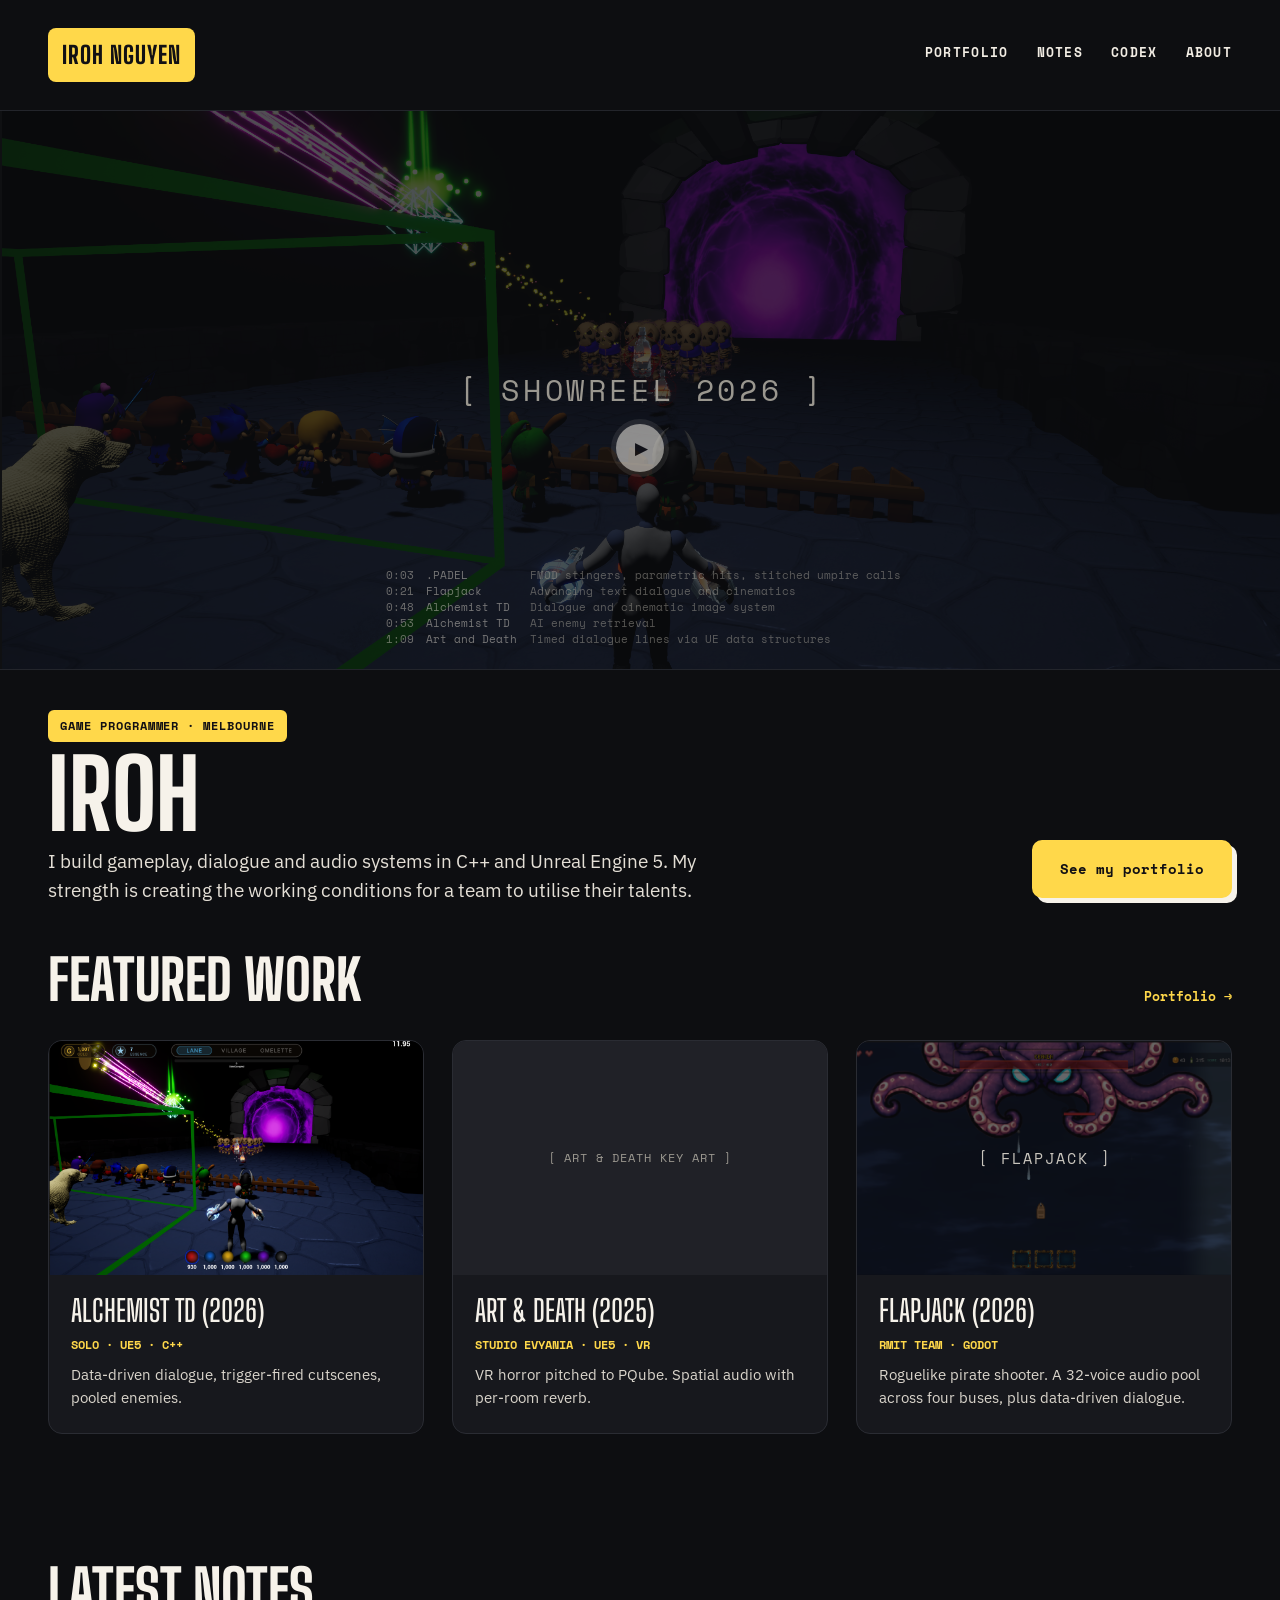
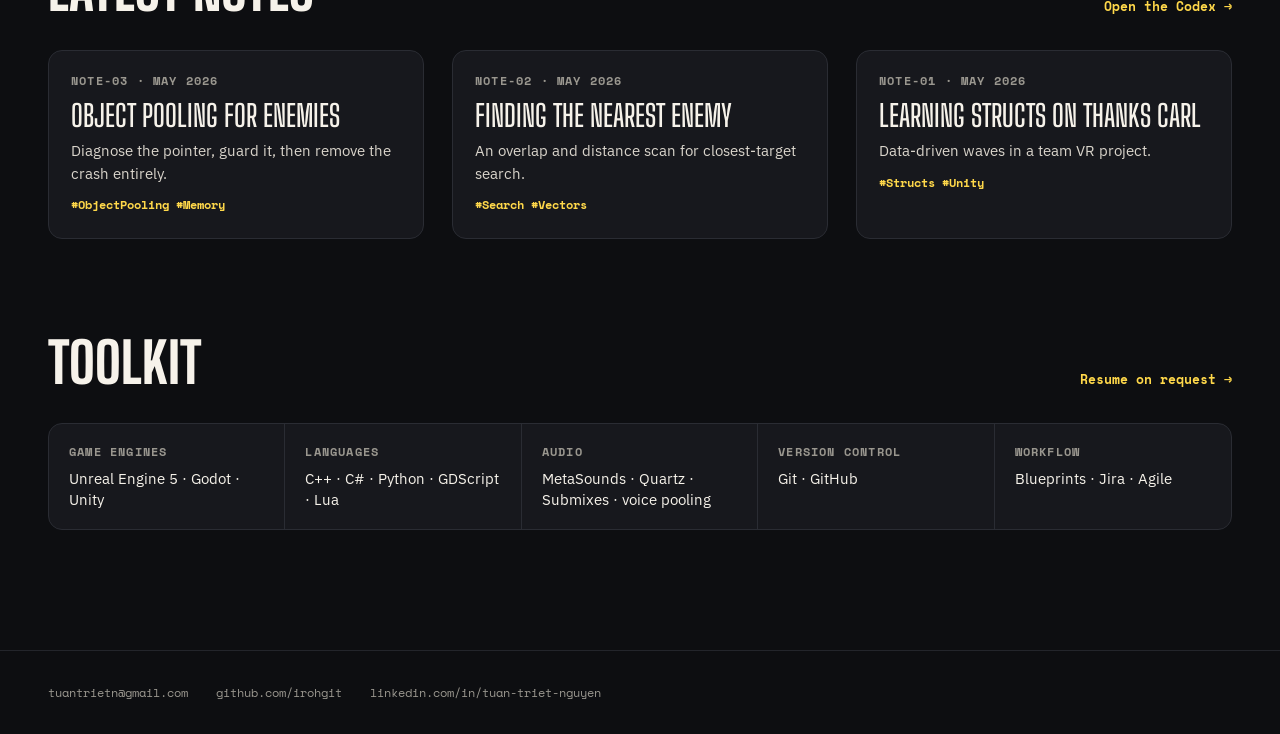
==== commit 30fb48d0: "feat: add 2026 showreel with chapters; letterbox video while playing" ====
--- a/index.html
+++ b/index.html
@@ -29,9 +29,11 @@
       <button type="button" class="veil-play" data-play aria-label="Play showreel with sound"><span aria-hidden="true">▶</span></button>
       <!-- TODO: match these to the final cut. data-t is the start time in seconds. -->
       <ol class="chapters" aria-label="Showreel chapters">
-        <li><button type="button" class="reel-mark" data-t="4"><span class="ch-time">0:04</span><span class="ch-game">Flapjack</span><span class="ch-what">Reactive cannon audio</span></button></li>
-        <li><button type="button" class="reel-mark" data-t="15"><span class="ch-time">0:15</span><span class="ch-game">Alchemist TD</span><span class="ch-what">Dialogue fired by trigger</span></button></li>
-        <li><button type="button" class="reel-mark" data-t="28"><span class="ch-time">0:28</span><span class="ch-game">Alchemist TD</span><span class="ch-what">Pooled enemy waves</span></button></li>
+        <li><button type="button" class="reel-mark" data-t="3"><span class="ch-time">0:03</span><span class="ch-game">.PADEL</span><span class="ch-what">FMOD stingers, parametric hits, stitched umpire calls</span></button></li>
+        <li><button type="button" class="reel-mark" data-t="21"><span class="ch-time">0:21</span><span class="ch-game">Flapjack</span><span class="ch-what">Advancing text dialogue and cinematics</span></button></li>
+        <li><button type="button" class="reel-mark" data-t="48"><span class="ch-time">0:48</span><span class="ch-game">Alchemist TD</span><span class="ch-what">Dialogue and cinematic image system</span></button></li>
+        <li><button type="button" class="reel-mark" data-t="53"><span class="ch-time">0:53</span><span class="ch-game">Alchemist TD</span><span class="ch-what">AI enemy retrieval</span></button></li>
+        <li><button type="button" class="reel-mark" data-t="69"><span class="ch-time">1:09</span><span class="ch-game">Art and Death</span><span class="ch-what">Timed dialogue lines via UE data structures</span></button></li>
       </ol>
     </div>
   </section>
--- a/assets/site.css
+++ b/assets/site.css
@@ -617,3 +617,6 @@
 .about-panel .about-empty{margin:0;color:var(--muted);font-family:var(--font-mono);font-size:13px;letter-spacing:.06em}
 @media (max-width:960px){.about-panel.is-empty{min-height:120px}}
 .page-about .about-grid,.about-grid{margin-left:0}
+
+/* Showreel: show the whole 4:3 frame (captions and subtitles) while playing */
+.hero.playing .hero-media{object-fit:contain}
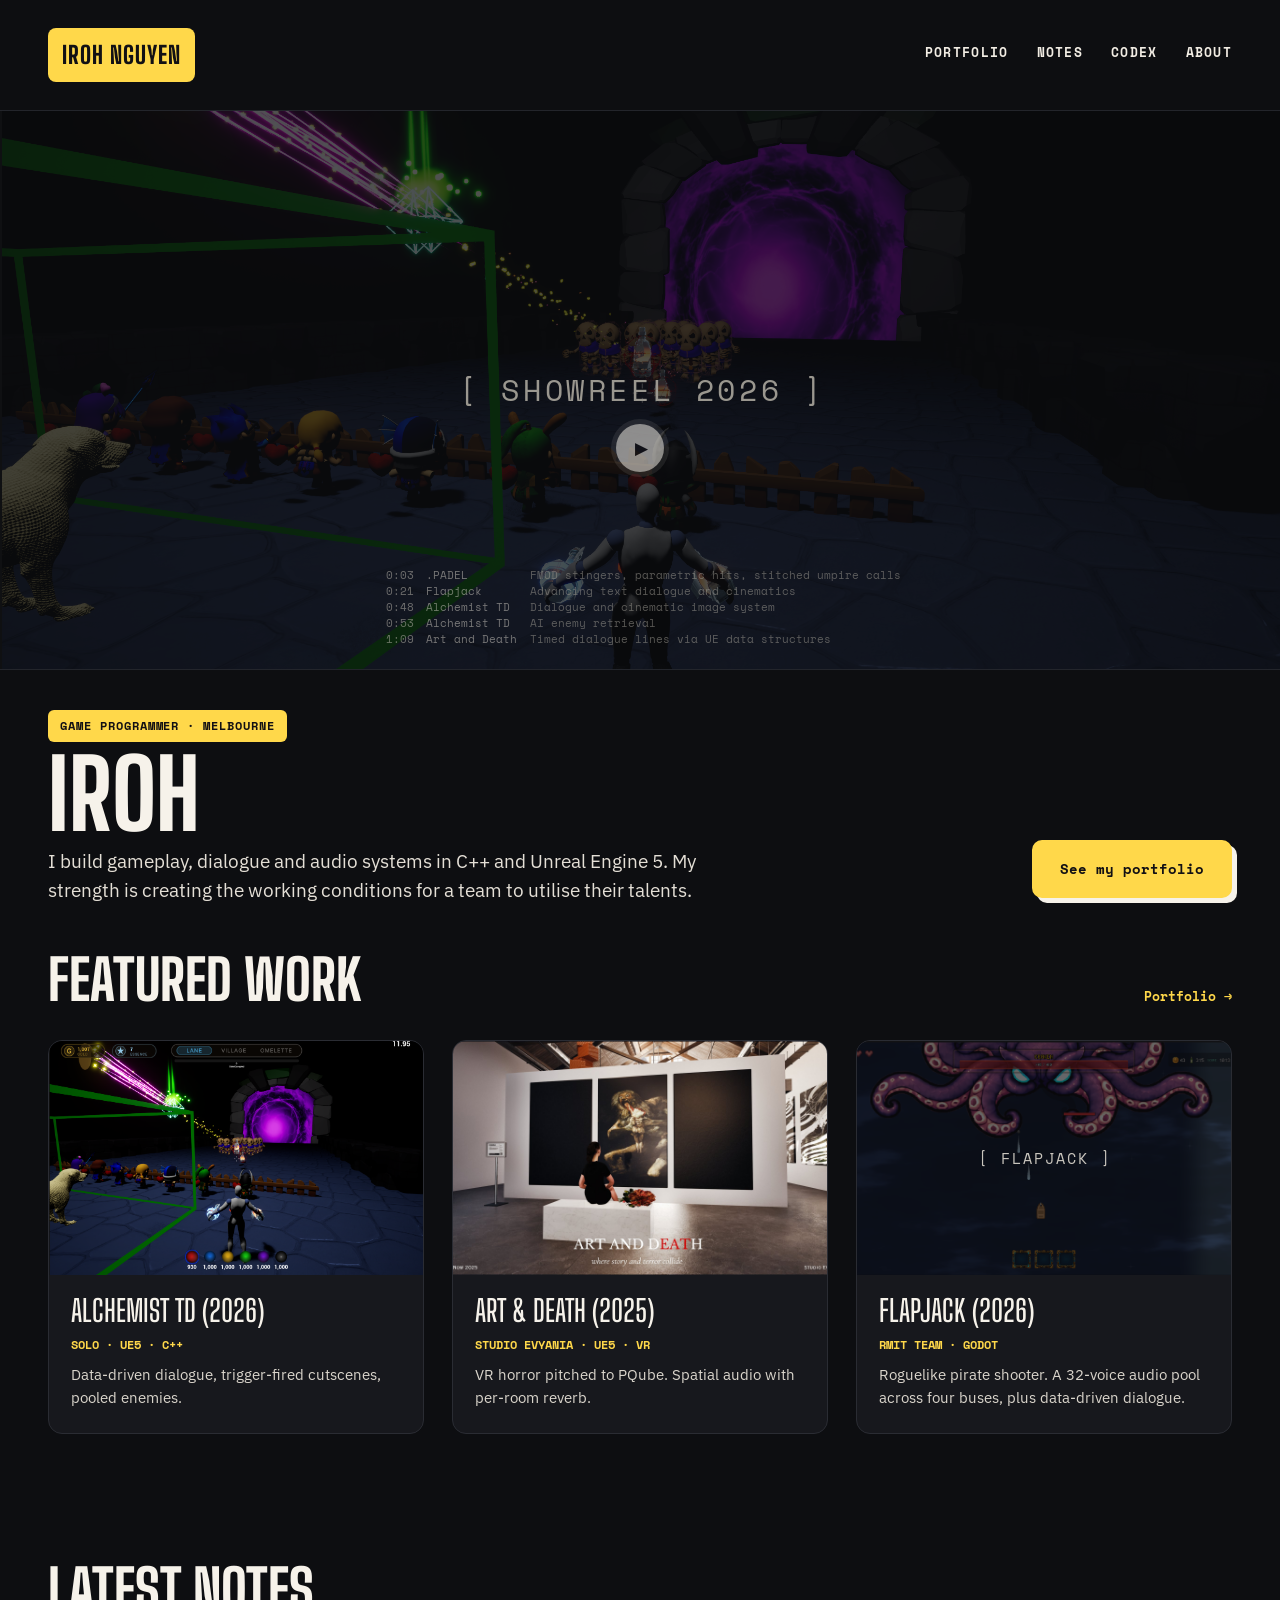
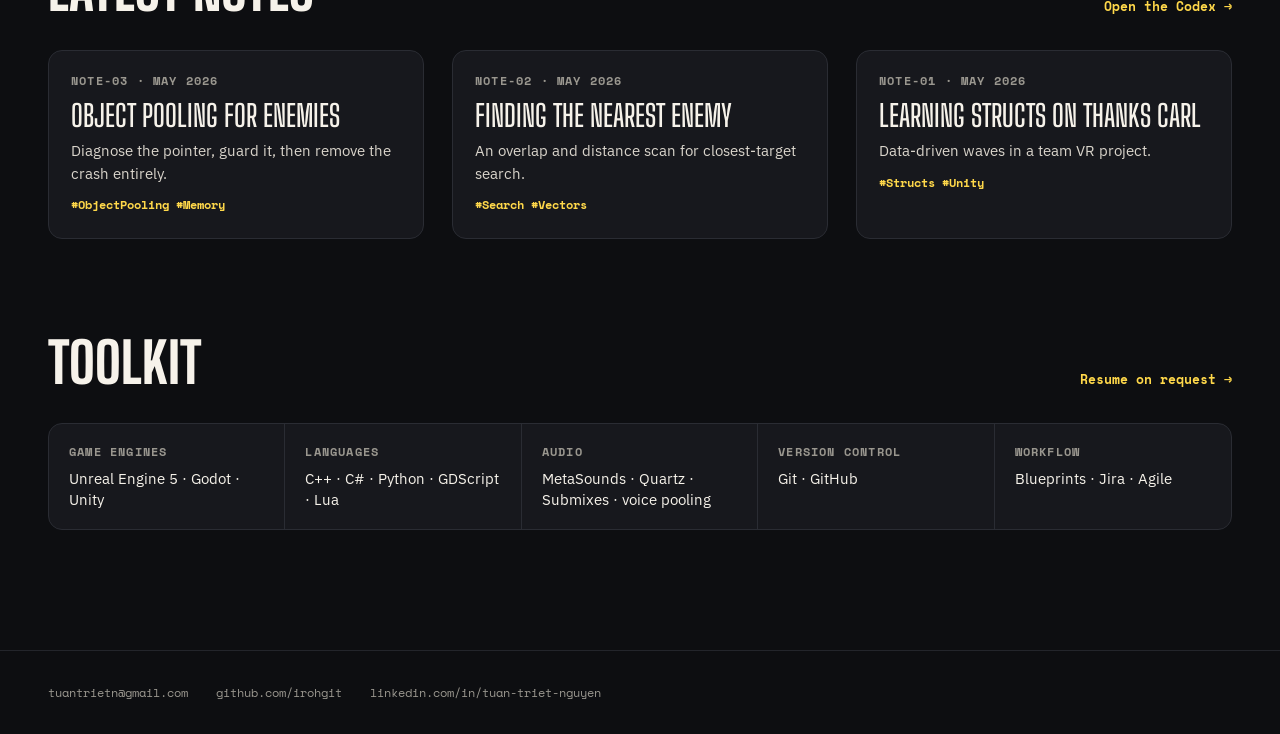
==== commit 2c17ba1e: "flapjack fix" ====
--- a/index.html
+++ b/index.html
@@ -63,7 +63,7 @@
         </div>
       </a>
       <a class="card" href="portfolio/index.html#artdeath">
-        <div class="card-media placeholder">[ Art &amp; Death key art ]</div>
+        <img class="card-media" src="assets/art_and_death.jpg" alt="Art and Death key art: Jennifer sits before a triptych in a gallery">
         <div class="card-body">
           <span class="card-title">Art &amp; Death (2025)</span>
           <span class="tags">STUDIO EVYANIA · UE5 · VR</span>
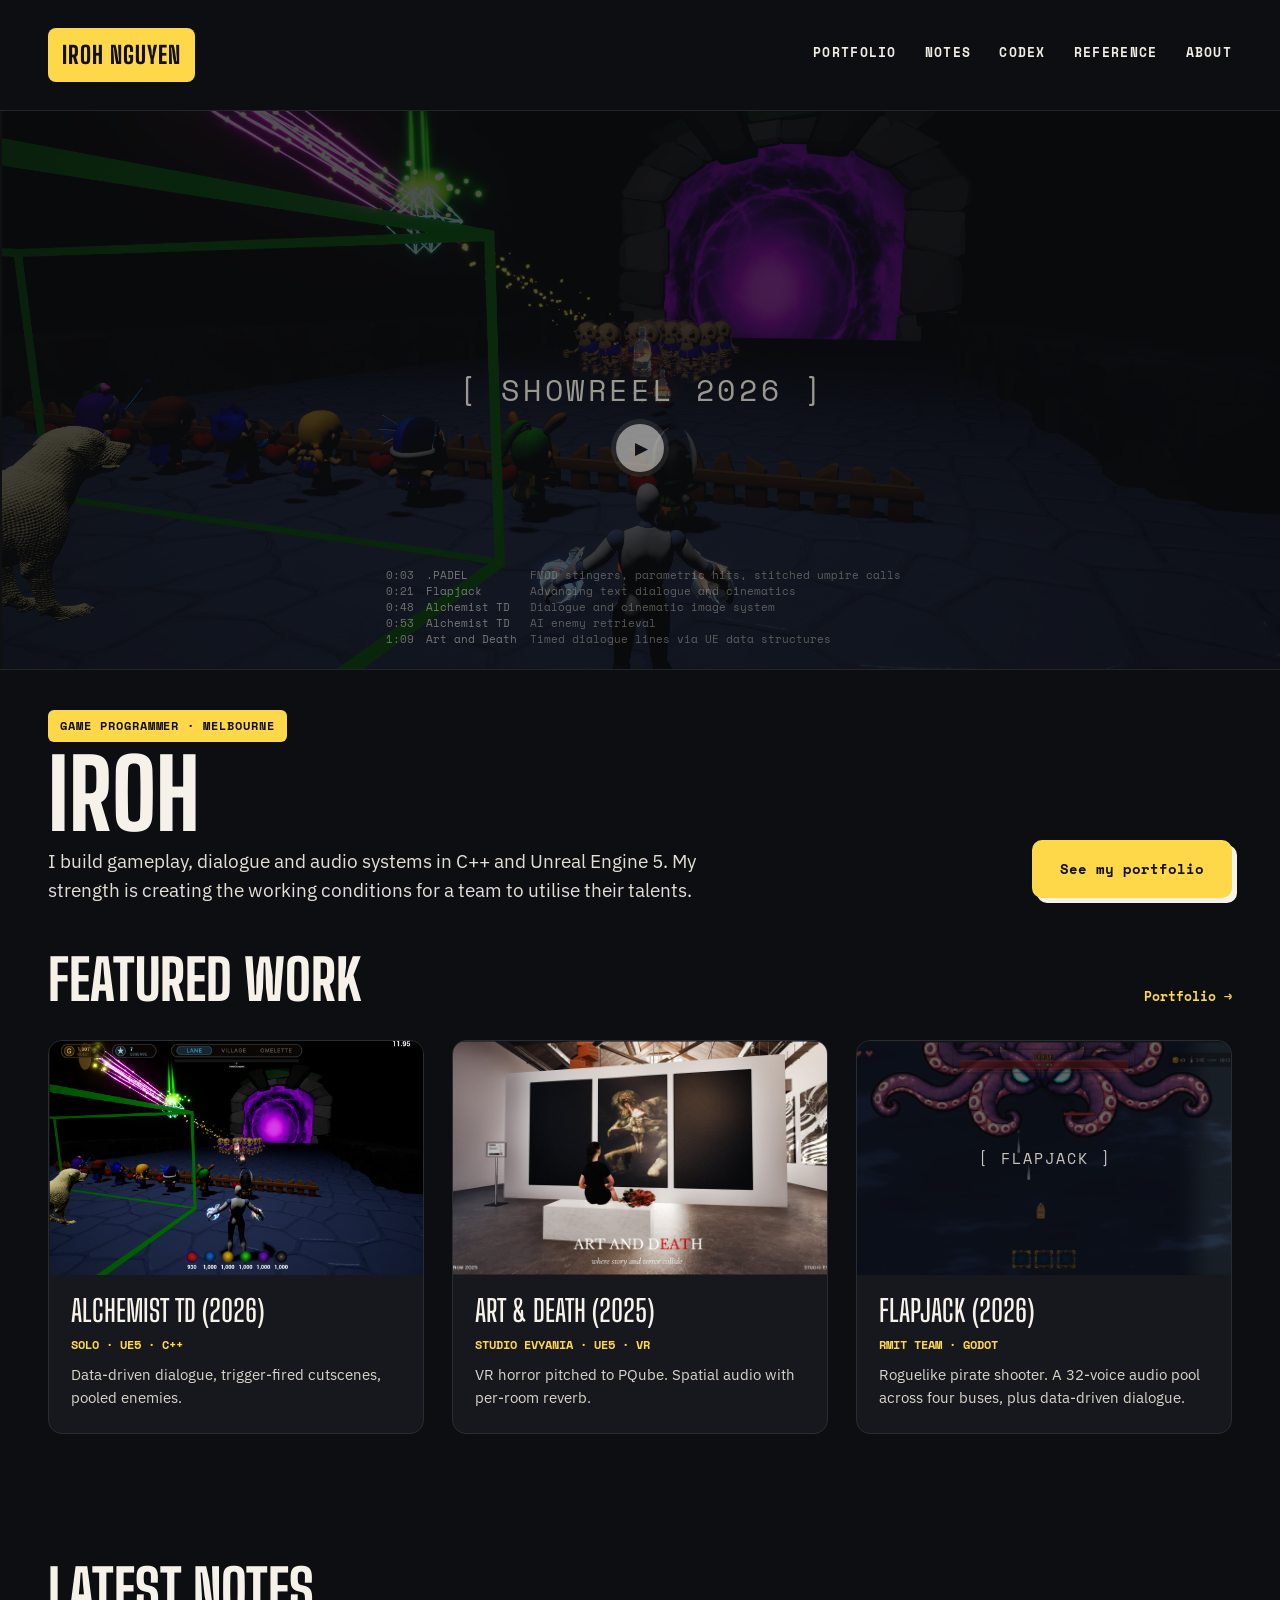
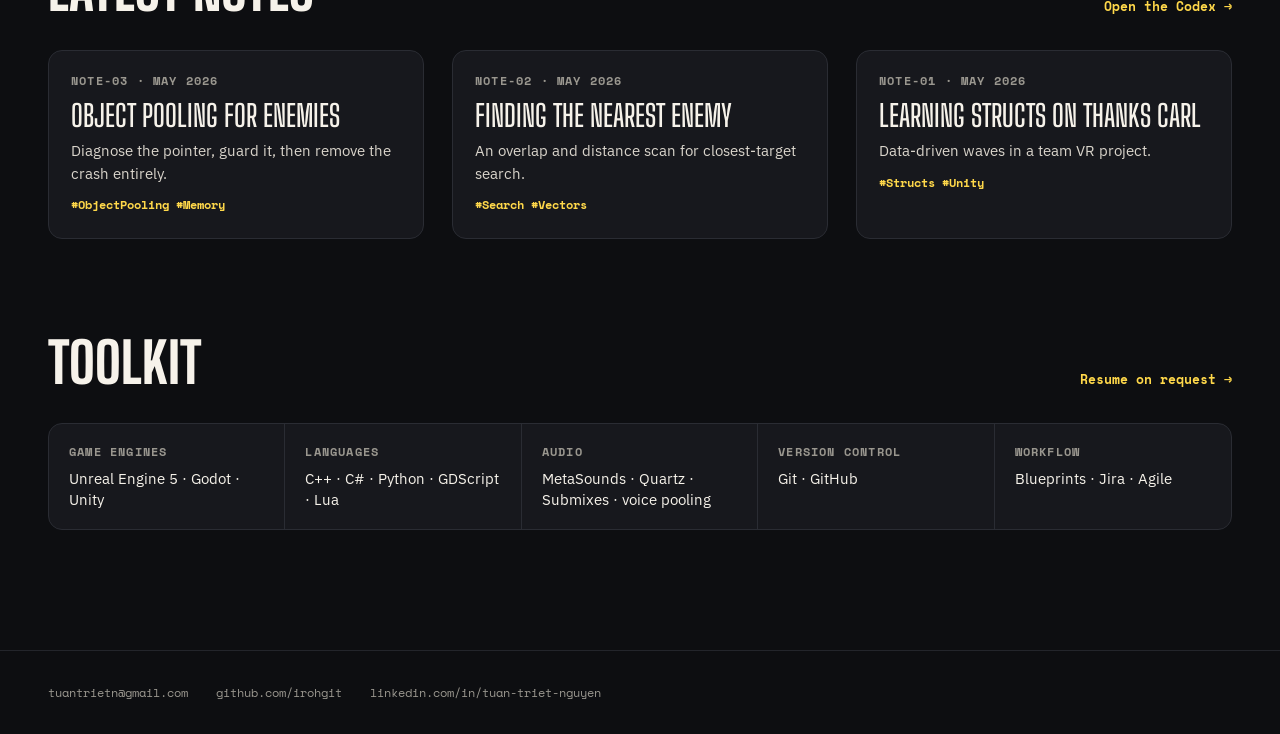
==== commit 13723c9b: "add: references" ====
--- a/index.html
+++ b/index.html
@@ -13,7 +13,7 @@
 <body class="page-home">
 <header class="site-header wrap">
   <a class="logo" href="index.html">IROH NGUYEN</a>
-  <nav class="site-nav" aria-label="Main"><a href="portfolio/index.html">Portfolio</a><a href="notes/index.html">Notes</a><a href="codex/index.html">Codex</a><a href="about/index.html">About</a></nav>
+  <nav class="site-nav" aria-label="Main"><a href="portfolio/index.html">Portfolio</a><a href="notes/index.html">Notes</a><a href="codex/index.html">Codex</a><a href="reference/index.html">Reference</a><a href="about/index.html">About</a></nav>
 </header>
 <main>
   <!-- HERO: video banner. Never autoplays; the poster image shows until the visitor presses play.
